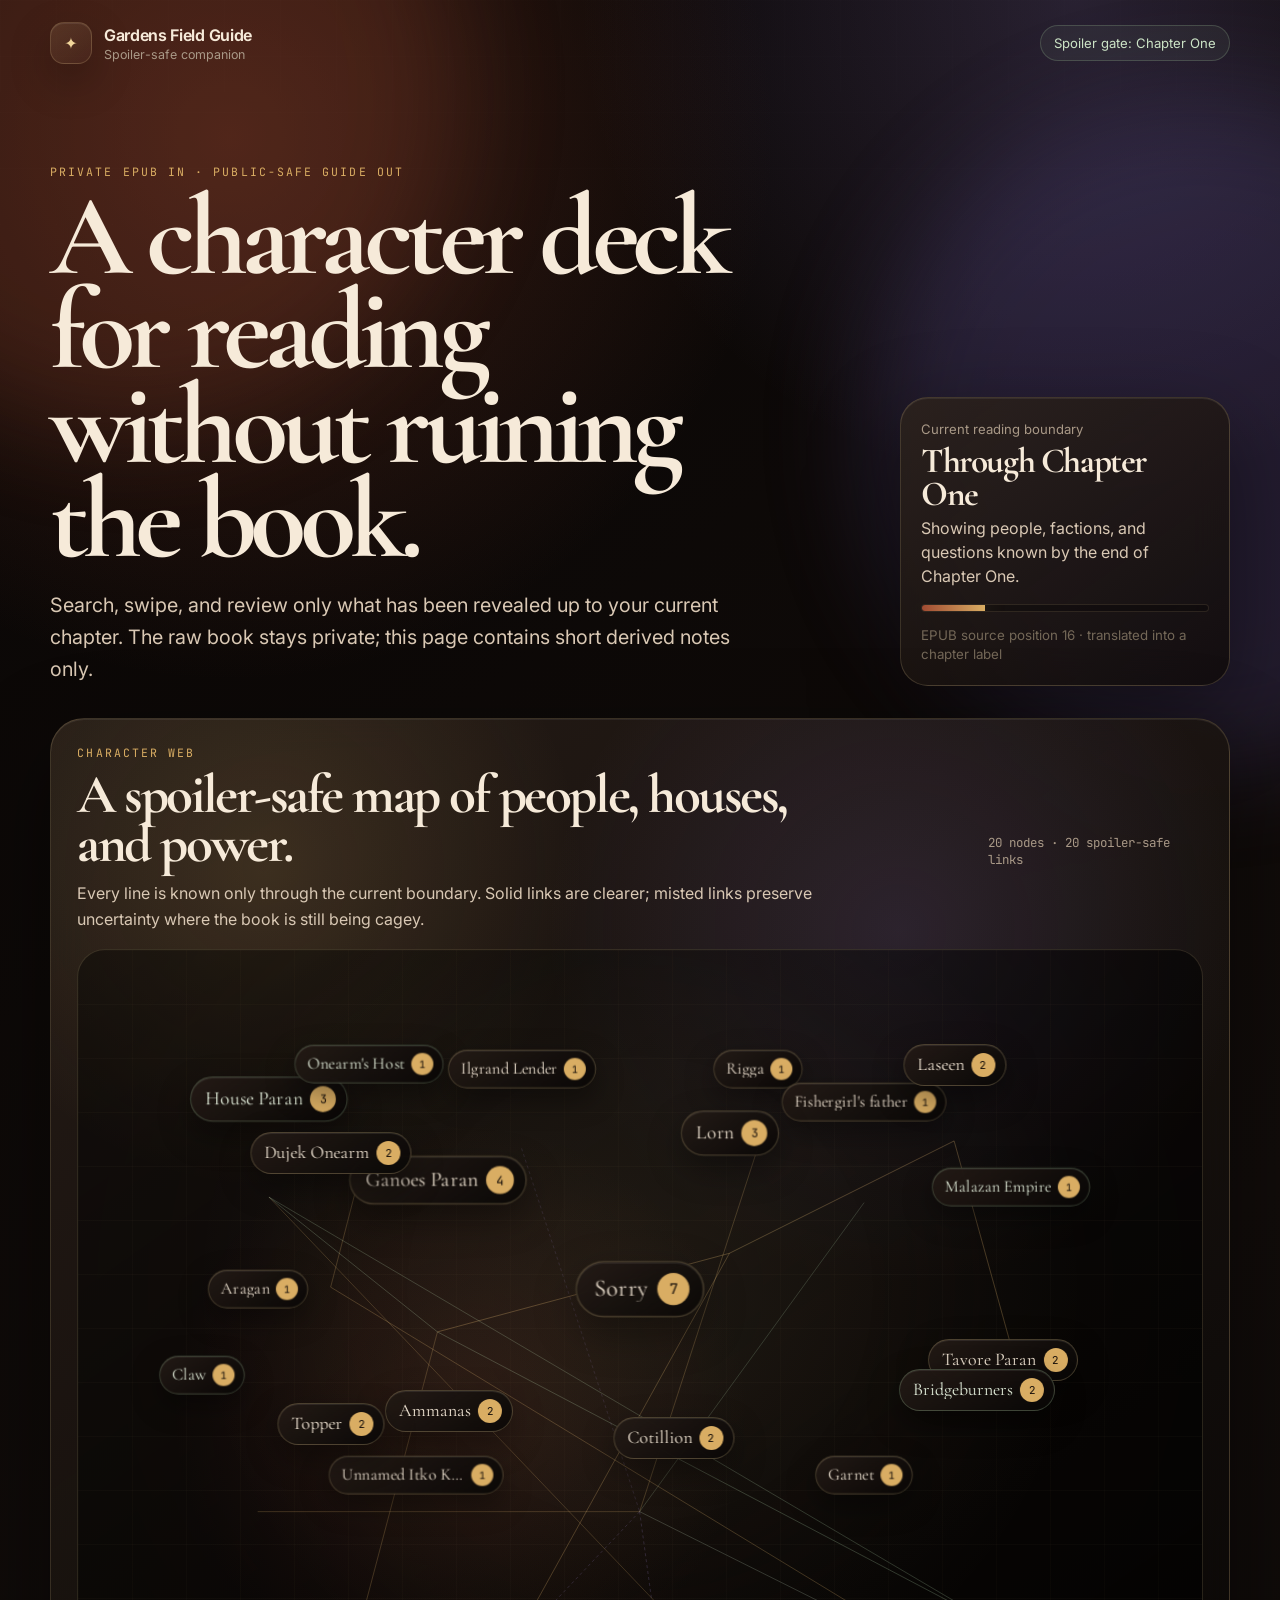
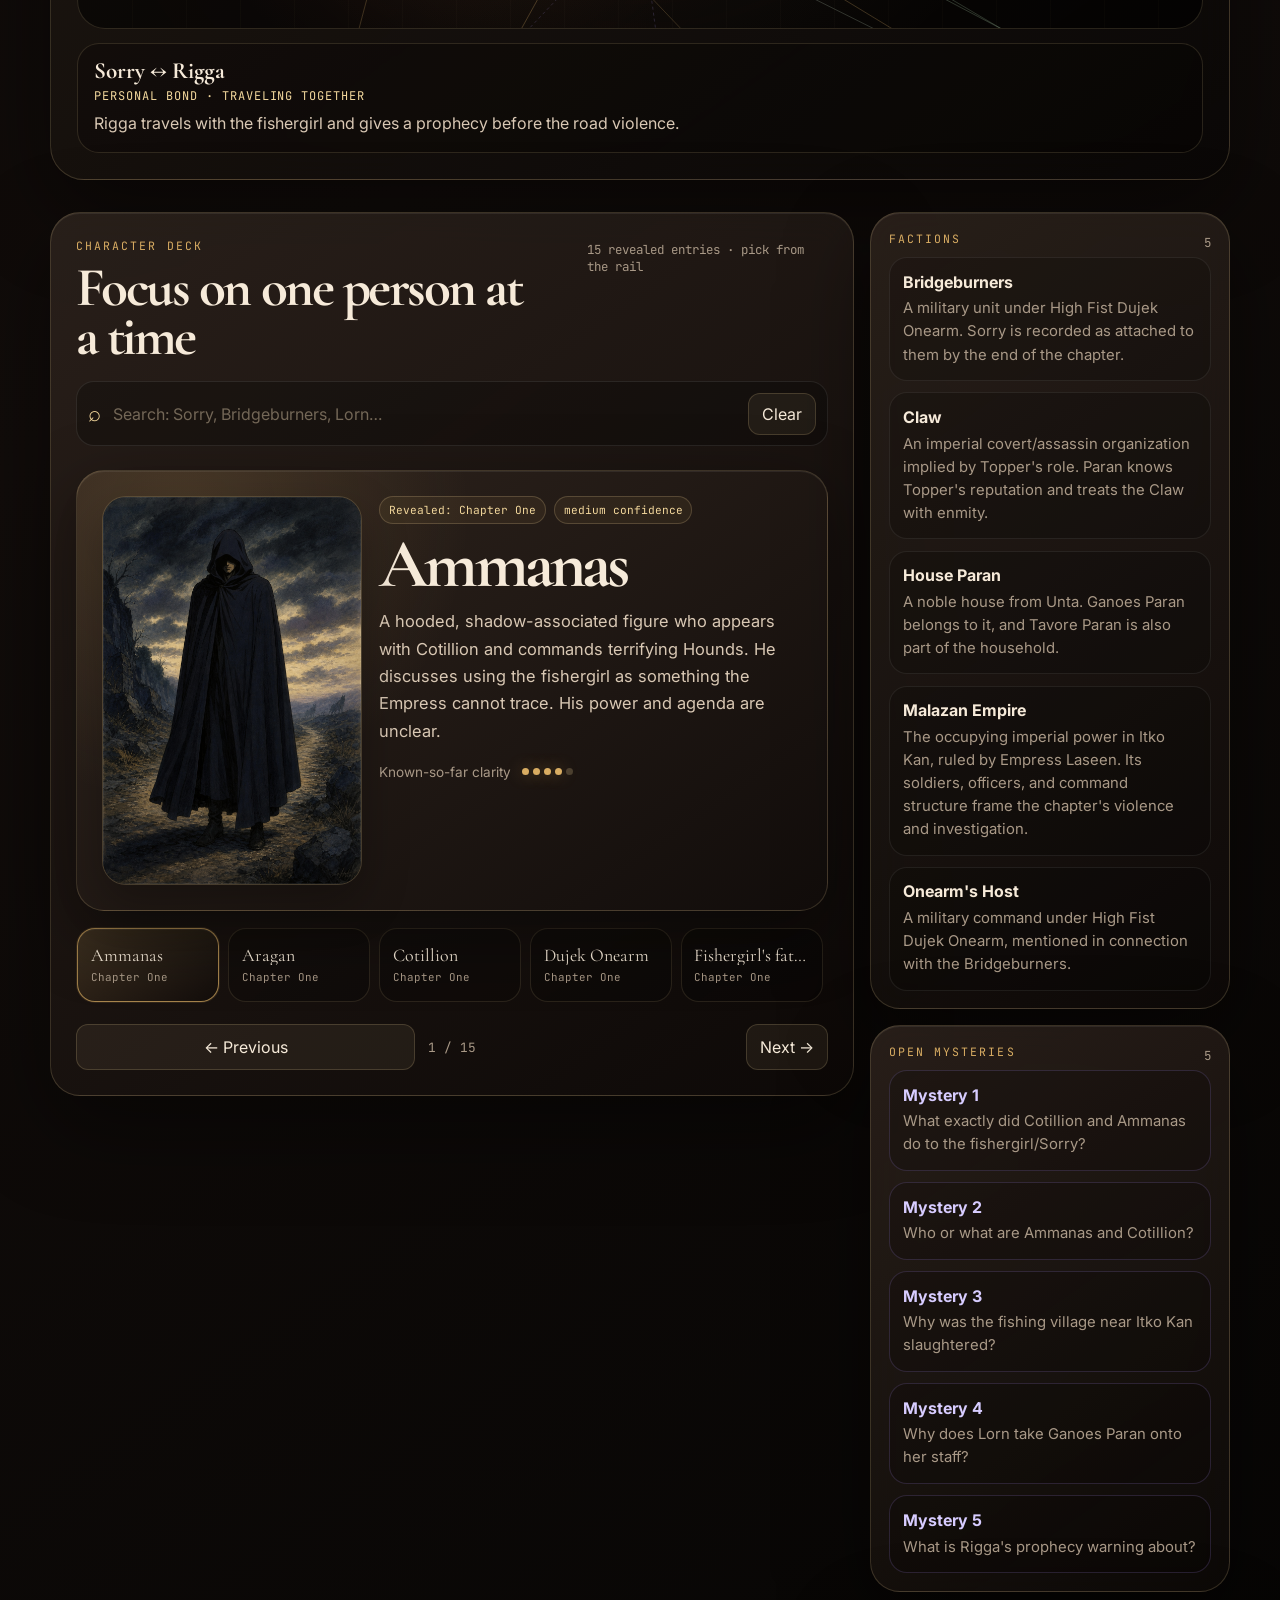
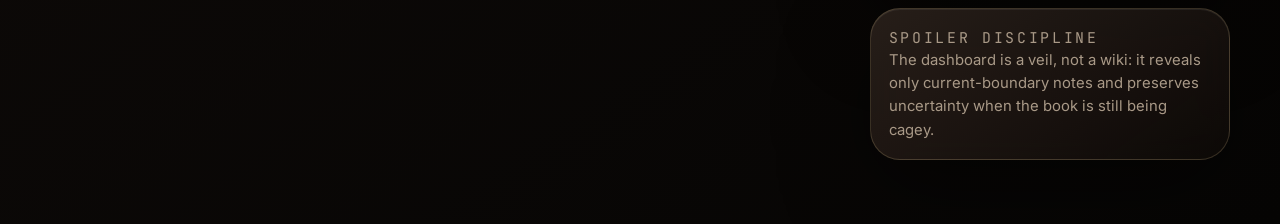
==== site/index.html @ 59852b82 "Add spoiler-safe character relationship web" ====
<!doctype html>
<html lang="en">
<head>
  <meta charset="utf-8" />
  <meta name="viewport" content="width=device-width, initial-scale=1" />
  <title>Gardens Field Guide · Spoiler-Safe Reading Companion</title>
  <link rel="preconnect" href="https://fonts.googleapis.com">
  <link rel="preconnect" href="https://fonts.gstatic.com" crossorigin>
  <link href="https://fonts.googleapis.com/css2?family=Cormorant+Garamond:wght@500;600;700&family=Inter:wght@400;500;600;700&family=JetBrains+Mono:wght@400;500&display=swap" rel="stylesheet">
  <link rel="stylesheet" href="styles.css?v=20260603-character-web" />
</head>
<body>
  <div class="ambient ambient-one" aria-hidden="true"></div>
  <div class="ambient ambient-two" aria-hidden="true"></div>

  <header class="masthead">
    <nav class="topbar" aria-label="Guide status">
      <a class="brand" href="#top" aria-label="Gardens field guide home">
        <span class="brand-mark">✦</span>
        <span>
          <strong>Gardens Field Guide</strong>
          <small>Spoiler-safe companion</small>
        </span>
      </a>
      <div class="status-pill" id="safe-status">No future-book facts shown</div>
    </nav>

    <section class="hero" id="top">
      <div class="hero-copy">
        <p class="eyebrow">Private EPUB in · public-safe guide out</p>
        <h1>A character deck for reading without ruining the book.</h1>
        <p class="lede">Search, swipe, and review only what has been revealed up to your current chapter. The raw book stays private; this page contains short derived notes only.</p>
      </div>

      <aside class="boundary-card" aria-labelledby="boundary-title">
        <span class="card-kicker">Current reading boundary</span>
        <h2 id="boundary-title">Through Chapter One</h2>
        <p id="boundary-explainer">Showing entries known by the end of Chapter One.</p>
        <div class="boundary-meter" aria-hidden="true"><span></span></div>
        <small id="boundary-technical">EPUB source position 16 · translated into a chapter label</small>
      </aside>
    </section>
  </header>

  <section class="map-shell" aria-labelledby="map-title">
    <div class="map-panel">
      <div class="section-heading map-heading">
        <div>
          <p class="eyebrow">Character web</p>
          <h2 id="map-title">A spoiler-safe map of people, houses, and power.</h2>
        </div>
        <p id="map-count" class="count-label">Loading…</p>
      </div>
      <p class="map-lede">Every line is known only through the current boundary. Solid links are clearer; misted links preserve uncertainty where the book is still being cagey.</p>
      <div class="map-stage" id="relationship-map" aria-label="Character relationship map"></div>
      <div id="map-detail" class="map-detail" aria-live="polite"></div>
    </div>
  </section>

  <main class="layout-shell">
    <section class="deck-panel" aria-labelledby="deck-title">
      <div class="section-heading">
        <div>
          <p class="eyebrow">Character deck</p>
          <h2 id="deck-title">Focus on one person at a time</h2>
        </div>
        <p id="deck-count" class="count-label">Loading…</p>
      </div>

      <div class="search-wrap" role="search">
        <label class="sr-only" for="guide-search">Search characters, factions, or mysteries</label>
        <span aria-hidden="true">⌕</span>
        <input id="guide-search" type="search" autocomplete="off" placeholder="Search: Sorry, Bridgeburners, Lorn…" />
        <button id="clear-search" type="button">Clear</button>
      </div>

      <div class="deck-stage" aria-live="polite">
        <div id="character-stack" class="character-stack"></div>
      </div>

      <div class="deck-controls" aria-label="Character deck controls">
        <button id="prev-card" type="button">← Previous</button>
        <div id="card-progress" class="card-progress">—</div>
        <button id="next-card" type="button">Next →</button>
      </div>
    </section>

    <aside class="side-rail" aria-label="Reading notes">
      <section class="lore-panel">
        <div class="panel-title-row">
          <p class="eyebrow">Factions</p>
          <span id="faction-count">—</span>
        </div>
        <div id="factions" class="rune-list"></div>
      </section>

      <section class="lore-panel mysteries-panel">
        <div class="panel-title-row">
          <p class="eyebrow">Open mysteries</p>
          <span id="mystery-count">—</span>
        </div>
        <div id="mysteries" class="mystery-list"></div>
      </section>

      <section class="lore-panel safety-panel">
        <p class="eyebrow">Spoiler discipline</p>
        <p>The dashboard is a veil, not a wiki: it reveals only current-boundary notes and preserves uncertainty when the book is still being cagey.</p>
      </section>
    </aside>
  </main>

  <script src="app.js?v=20260603-character-web"></script>
</body>
</html>
---- site/styles.css ----
:root {
  color-scheme: dark;
  --bg: #080605;
  --bg-2: #120d0b;
  --panel: rgba(28, 22, 18, 0.78);
  --panel-strong: rgba(39, 30, 24, 0.92);
  --panel-soft: rgba(255, 255, 255, 0.035);
  --ink: #f6ead9;
  --ink-soft: #d9c8b4;
  --muted: #a99987;
  --faint: #746858;
  --gold: #d9ad63;
  --gold-2: #f2d79c;
  --ember: #a14b32;
  --violet: #8d78c8;
  --green: #8fae8a;
  --border: rgba(242, 215, 156, 0.18);
  --border-soft: rgba(255, 255, 255, 0.08);
  --shadow: 0 30px 90px rgba(0, 0, 0, 0.42);
  --serif: "Cormorant Garamond", Georgia, serif;
  --sans: "Inter", system-ui, -apple-system, BlinkMacSystemFont, "Segoe UI", sans-serif;
  --mono: "JetBrains Mono", ui-monospace, SFMono-Regular, Menlo, monospace;
}

* { box-sizing: border-box; }
html { scroll-behavior: smooth; }
body {
  margin: 0;
  min-height: 100vh;
  color: var(--ink);
  font-family: var(--sans);
  background:
    radial-gradient(circle at 18% 4%, rgba(161, 75, 50, 0.32), transparent 34rem),
    radial-gradient(circle at 84% 0%, rgba(141, 120, 200, 0.22), transparent 31rem),
    linear-gradient(145deg, #090605 0%, #110c0a 48%, #060504 100%);
  overflow-x: hidden;
}

body::before {
  content: "";
  position: fixed;
  inset: 0;
  pointer-events: none;
  background-image:
    linear-gradient(rgba(255,255,255,0.025) 1px, transparent 1px),
    linear-gradient(90deg, rgba(255,255,255,0.018) 1px, transparent 1px);
  background-size: 56px 56px;
  mask-image: linear-gradient(to bottom, rgba(0,0,0,.8), transparent 82%);
  opacity: .55;
}

.ambient {
  position: fixed;
  width: 42rem;
  height: 42rem;
  border-radius: 999px;
  filter: blur(54px);
  opacity: .22;
  pointer-events: none;
  z-index: -1;
}
.ambient-one { top: -15rem; left: -13rem; background: #a14b32; }
.ambient-two { right: -16rem; top: 6rem; background: #6d5eb4; }

button, input { font: inherit; }
button { cursor: pointer; }
button:focus-visible, input:focus-visible { outline: 2px solid var(--gold); outline-offset: 3px; }

.masthead, .layout-shell { width: min(1180px, calc(100vw - 32px)); margin: 0 auto; }
.topbar {
  display: flex;
  justify-content: space-between;
  align-items: center;
  gap: 1rem;
  padding: 22px 0 10px;
}
.brand {
  display: inline-flex;
  align-items: center;
  gap: 12px;
  color: var(--ink);
  text-decoration: none;
}
.brand-mark {
  display: grid;
  place-items: center;
  width: 42px;
  height: 42px;
  border: 1px solid var(--border);
  border-radius: 14px;
  background: linear-gradient(145deg, rgba(242, 215, 156, .12), rgba(255,255,255,.02));
  color: var(--gold-2);
  box-shadow: inset 0 1px rgba(255,255,255,.08), 0 16px 40px rgba(0,0,0,.25);
}
.brand strong { display: block; font-weight: 650; letter-spacing: -0.02em; }
.brand small { display: block; margin-top: 2px; color: var(--muted); font-size: .78rem; }
.status-pill {
  border: 1px solid rgba(143, 174, 138, .28);
  color: #cde5c7;
  background: rgba(143, 174, 138, .08);
  border-radius: 999px;
  padding: 9px 13px;
  font-size: .82rem;
}

.hero {
  display: grid;
  grid-template-columns: minmax(0, 1fr) 330px;
  gap: clamp(1.2rem, 4vw, 4rem);
  align-items: end;
  padding: clamp(2rem, 7vw, 5.6rem) 0 2rem;
}
.eyebrow {
  margin: 0 0 .7rem;
  color: var(--gold);
  font-family: var(--mono);
  font-size: .72rem;
  letter-spacing: .18em;
  text-transform: uppercase;
}
h1, h2, h3 { text-wrap: pretty; }
h1 {
  max-width: 760px;
  margin: 0;
  font-family: var(--serif);
  font-size: clamp(3.25rem, 9vw, 7.3rem);
  font-weight: 700;
  line-height: .82;
  letter-spacing: -0.055em;
}
.lede {
  max-width: 690px;
  margin: 1.35rem 0 0;
  color: var(--ink-soft);
  font-size: clamp(1.02rem, 2vw, 1.24rem);
  line-height: 1.62;
}
.boundary-card, .deck-panel, .lore-panel {
  border: 1px solid var(--border);
  background: linear-gradient(145deg, rgba(44, 34, 28, .88), rgba(14, 10, 8, .78));
  box-shadow: var(--shadow), inset 0 1px rgba(255,255,255,.07);
  backdrop-filter: blur(18px);
}
.boundary-card {
  border-radius: 28px;
  padding: 1.25rem;
}
.card-kicker { color: var(--muted); font-size: .82rem; }
.boundary-card h2 {
  margin: .35rem 0 .35rem;
  font-family: var(--serif);
  font-size: 2.2rem;
  line-height: .95;
  letter-spacing: -0.04em;
}
.boundary-card p { margin: 0; color: var(--ink-soft); line-height: 1.5; }
.boundary-card small { display: block; margin-top: .85rem; color: var(--faint); line-height: 1.45; }
.boundary-meter {
  height: 8px;
  margin: 1rem 0 .8rem;
  overflow: hidden;
  border: 1px solid rgba(242, 215, 156, .12);
  border-radius: 999px;
  background: rgba(0,0,0,.28);
}
.boundary-meter span { display: block; width: 22%; height: 100%; background: linear-gradient(90deg, var(--ember), var(--gold)); box-shadow: 0 0 22px rgba(217, 173, 99, .35); }

.layout-shell {
  display: grid;
  grid-template-columns: minmax(0, 1fr) 360px;
  align-items: start;
  gap: 1rem;
  padding: 1rem 0 4rem;
}
.deck-panel, .lore-panel {
  border-radius: 30px;
}
.deck-panel { min-height: 650px; padding: clamp(1rem, 2.5vw, 1.55rem); }
.section-heading, .panel-title-row {
  display: flex;
  align-items: start;
  justify-content: space-between;
  gap: 1rem;
}
.section-heading h2 {
  margin: 0;
  font-family: var(--serif);
  font-size: clamp(2.2rem, 4.3vw, 4rem);
  line-height: .88;
  letter-spacing: -0.045em;
}
.count-label, .panel-title-row span {
  margin: .2rem 0 0;
  color: var(--muted);
  font-family: var(--mono);
  font-size: .78rem;
}
.search-wrap {
  display: grid;
  grid-template-columns: auto 1fr auto;
  align-items: center;
  gap: .65rem;
  margin: 1.25rem 0 .5rem;
  padding: .65rem .7rem;
  border: 1px solid rgba(255,255,255,.09);
  border-radius: 18px;
  background: rgba(0,0,0,.24);
}
.search-wrap span { color: var(--gold-2); font-size: 1.4rem; line-height: 1; }
.search-wrap input {
  min-width: 0;
  border: 0;
  outline: 0;
  color: var(--ink);
  background: transparent;
}
.search-wrap input::placeholder { color: var(--faint); }
.search-wrap button, .deck-controls button {
  border: 1px solid rgba(242, 215, 156, .18);
  border-radius: 12px;
  color: var(--ink);
  background: rgba(242, 215, 156, .07);
  padding: .62rem .82rem;
}
.search-wrap button:hover, .deck-controls button:hover { background: rgba(242, 215, 156, .13); }

.deck-stage {
  position: relative;
  padding: 1rem 0 0;
}
.character-stack {
  display: grid;
  gap: .95rem;
}
.focus-card-wrap {
  position: relative;
}
.character-card {
  display: grid;
  grid-template-columns: minmax(180px, 260px) minmax(0, 1fr);
  gap: 1.1rem;
  min-height: 430px;
  padding: clamp(1.05rem, 2.4vw, 1.55rem);
  border: 1px solid rgba(242, 215, 156, .18);
  border-radius: 28px;
  background:
    radial-gradient(circle at 14% 10%, rgba(217, 173, 99, .16), transparent 18rem),
    linear-gradient(145deg, rgba(48, 37, 30, .98), rgba(18, 13, 11, .98));
  box-shadow: 0 22px 70px rgba(0,0,0,.38), inset 0 1px rgba(255,255,255,.07);
}
.character-rail {
  display: grid;
  grid-auto-flow: column;
  grid-auto-columns: minmax(142px, 1fr);
  gap: .55rem;
  overflow-x: auto;
  padding: .15rem .1rem .5rem;
  scrollbar-width: thin;
  scrollbar-color: rgba(242, 215, 156, .32) rgba(0,0,0,.2);
}
.rail-card {
  min-height: 74px;
  border: 1px solid rgba(242, 215, 156, .12);
  border-radius: 18px;
  padding: .75rem .8rem;
  color: var(--ink-soft);
  background: rgba(0,0,0,.22);
  text-align: left;
  cursor: pointer;
  transition: transform .18s ease, border-color .18s ease, background .18s ease;
}
.rail-card:hover,
.rail-card:focus-visible {
  transform: translateY(-2px);
  border-color: rgba(242, 215, 156, .34);
  background: rgba(242, 215, 156, .075);
  outline: none;
}
.rail-card[aria-current="true"] {
  border-color: rgba(217, 173, 99, .7);
  background: linear-gradient(145deg, rgba(217, 173, 99, .18), rgba(0,0,0,.22));
  box-shadow: inset 0 1px rgba(255,255,255,.06), 0 0 0 1px rgba(217,173,99,.12);
}
.rail-name {
  display: block;
  overflow: hidden;
  text-overflow: ellipsis;
  white-space: nowrap;
  color: var(--ink);
  font-family: var(--serif);
  font-size: 1.12rem;
  line-height: 1.05;
}
.rail-meta {
  display: block;
  margin-top: .35rem;
  color: var(--muted);
  font-family: var(--mono);
  font-size: .68rem;
}
.sigel, .character-portrait {
  position: relative;
  display: grid;
  place-items: center;
  align-self: start;
  width: 100%;
  max-width: 260px;
  min-height: 348px;
  border: 1px solid rgba(242, 215, 156, .22);
  border-radius: 54px 54px 22px 22px;
  overflow: hidden;
  color: var(--gold-2);
  background:
    linear-gradient(135deg, rgba(217, 173, 99, .15), transparent),
    rgba(0,0,0,.25);
  box-shadow: inset 0 1px rgba(255,255,255,.08), 0 18px 46px rgba(0,0,0,.28);
  font-family: var(--serif);
  font-size: 4rem;
  font-weight: 700;
  text-transform: uppercase;
}
.sigel {
  width: 118px;
  height: 148px;
  min-height: 148px;
  max-width: 118px;
}
.character-portrait {
  margin: 0;
  border-radius: 24px;
  background: rgba(0,0,0,.28);
}
.character-portrait img {
  width: 100%;
  height: 100%;
  min-height: 348px;
  object-fit: cover;
  object-position: center top;
  display: block;
}
.character-portrait::after {
  content: "";
  position: absolute;
  inset: 0;
  pointer-events: none;
  box-shadow: inset 0 0 0 1px rgba(255,255,255,.06), inset 0 -52px 72px rgba(0,0,0,.22);
}
.sigel::after {
  content: "";
  position: absolute;
  inset: 12px;
  border: 1px solid rgba(242, 215, 156, .14);
  border-radius: inherit;
}
.card-body { min-width: 0; }
.card-meta {
  display: flex;
  flex-wrap: wrap;
  align-items: center;
  gap: .5rem;
  margin-bottom: .75rem;
}
.badge {
  display: inline-flex;
  align-items: center;
  gap: .35rem;
  min-height: 28px;
  padding: .28rem .55rem;
  border: 1px solid rgba(242, 215, 156, .2);
  border-radius: 999px;
  color: var(--gold-2);
  background: rgba(217, 173, 99, .075);
  font-family: var(--mono);
  font-size: .7rem;
}
.character-card h3 {
  margin: 0;
  font-family: var(--serif);
  font-size: clamp(2.5rem, 5.4vw, 4.7rem);
  line-height: .82;
  letter-spacing: -0.055em;
}
.character-card p {
  max-width: 650px;
  margin: 1rem 0 0;
  color: var(--ink-soft);
  font-size: 1.03rem;
  line-height: 1.66;
}
.proximity-row {
  display: flex;
  align-items: center;
  gap: .7rem;
  margin-top: 1.15rem;
  color: var(--muted);
  font-size: .85rem;
}
.proximity-dots { display: inline-flex; gap: .25rem; }
.proximity-dots span {
  width: 7px;
  height: 7px;
  border-radius: 99px;
  background: rgba(242, 215, 156, .22);
}
.proximity-dots span.active { background: var(--gold); box-shadow: 0 0 16px rgba(217,173,99,.45); }
.empty-state {
  position: absolute;
  inset: 0;
  display: grid;
  place-items: center;
  min-height: 280px;
  border: 1px dashed rgba(242, 215, 156, .2);
  border-radius: 28px;
  color: var(--muted);
  text-align: center;
  padding: 2rem;
}
.deck-controls {
  display: grid;
  grid-template-columns: 1fr auto 1fr;
  align-items: center;
  gap: .8rem;
  margin-top: .9rem;
}
.deck-controls button { min-height: 46px; }
.deck-controls button:last-child { justify-self: end; }
.card-progress { color: var(--muted); font-family: var(--mono); font-size: .8rem; }

.side-rail { display: grid; gap: 1rem; align-content: start; }
.lore-panel { padding: 1.1rem; }
.rune-list, .mystery-list { display: grid; gap: .7rem; }
.rune-item, .mystery-item {
  border: 1px solid rgba(255,255,255,.075);
  border-radius: 18px;
  padding: .85rem;
  background: rgba(0,0,0,.19);
}
.rune-item strong, .mystery-item strong { display: block; margin-bottom: .35rem; color: var(--ink); }
.rune-item p, .mystery-item p, .safety-panel p { margin: 0; color: var(--muted); line-height: 1.55; font-size: .93rem; }
.mystery-item { border-color: rgba(141, 120, 200, .22); }
.mystery-item strong { color: #d7ccff; }

.sr-only {
  position: absolute;
  width: 1px;
  height: 1px;
  padding: 0;
  margin: -1px;
  overflow: hidden;
  clip: rect(0, 0, 0, 0);
  white-space: nowrap;
  border: 0;
}

@media (max-width: 980px) {
  .hero, .layout-shell { grid-template-columns: 1fr; }
  .boundary-card { max-width: 520px; }
  .side-rail { grid-template-columns: 1fr 1fr; }
  .safety-panel { grid-column: 1 / -1; }
}
@media (max-width: 680px) {
  .masthead, .layout-shell { width: min(100vw - 22px, 1180px); }
  .topbar { align-items: start; }
  .status-pill { display: none; }
  h1 { font-size: clamp(3rem, 16vw, 4.7rem); }
  .section-heading { display: block; }
  .deck-panel { min-height: auto; border-radius: 22px; }
  .character-card { min-height: auto; grid-template-columns: 1fr; gap: .85rem; }
  .character-portrait { max-width: 100%; min-height: 420px; }
  .character-portrait img { min-height: 420px; }
  .character-rail { grid-auto-columns: minmax(132px, 72%); }
  .sigel { width: 82px; height: 100px; border-radius: 38px 38px 18px 18px; font-size: 3rem; }
  .character-card p { font-size: .97rem; }
  .side-rail { grid-template-columns: 1fr; }
  .safety-panel { grid-column: auto; }
  .search-wrap { grid-template-columns: auto 1fr; }
  .search-wrap button { grid-column: 1 / -1; width: 100%; }
}

@media (prefers-reduced-motion: reduce) {
  *, *::before, *::after { transition: none !important; animation: none !important; scroll-behavior: auto !important; }
}

/* Spoiler-safe character web */
.map-shell {
  width: min(1180px, calc(100vw - 32px));
  margin: 0 auto;
  padding: 0 0 1rem;
}

.map-panel {
  border: 1px solid var(--border);
  border-radius: 34px;
  padding: clamp(1rem, 2.6vw, 1.65rem);
  background:
    radial-gradient(circle at 18% 14%, rgba(217, 173, 99, .15), transparent 20rem),
    radial-gradient(circle at 72% 20%, rgba(141, 120, 200, .16), transparent 22rem),
    linear-gradient(145deg, rgba(39, 30, 24, .92), rgba(10, 7, 6, .88));
  box-shadow: var(--shadow), inset 0 1px rgba(255,255,255,.07);
  backdrop-filter: blur(18px);
}

.map-heading { align-items: end; }
.map-lede {
  max-width: 760px;
  margin: .8rem 0 1rem;
  color: var(--ink-soft);
  line-height: 1.62;
}

.map-stage {
  position: relative;
  min-height: clamp(500px, 55vw, 680px);
  border: 1px solid rgba(242, 215, 156, .14);
  border-radius: 28px;
  overflow: hidden;
  background:
    radial-gradient(circle at 50% 50%, rgba(242, 215, 156, .08), transparent 28rem),
    radial-gradient(circle at 34% 68%, rgba(161, 75, 50, .16), transparent 18rem),
    linear-gradient(145deg, rgba(0,0,0,.28), rgba(0,0,0,.52));
}

.map-canvas,
.map-veil,
.map-edge,
.map-edge svg {
  position: absolute;
  inset: 0;
}

.map-canvas {
  overflow: hidden;
  border-radius: inherit;
}

.map-veil {
  pointer-events: none;
  background-image:
    linear-gradient(rgba(242,215,156,.035) 1px, transparent 1px),
    linear-gradient(90deg, rgba(242,215,156,.026) 1px, transparent 1px),
    radial-gradient(circle at center, transparent 0 34%, rgba(0,0,0,.22) 88%);
  background-size: 54px 54px, 54px 54px, 100% 100%;
  opacity: .72;
}

.map-edge {
  border: 0;
  padding: 0;
  background: transparent;
  cursor: pointer;
  opacity: var(--alpha, .72);
  mix-blend-mode: screen;
  transition: opacity .18s ease, filter .18s ease;
}

.map-edge line {
  stroke: rgba(217, 173, 99, .64);
  stroke-width: .42;
  vector-effect: non-scaling-stroke;
  filter: drop-shadow(0 0 6px rgba(217,173,99,.26));
}

.map-edge line.uncertain {
  stroke: rgba(141, 120, 200, .62);
  stroke-dasharray: 3 3;
}

.map-edge-command line { stroke: rgba(217, 173, 99, .78); }
.map-edge-lineage line { stroke: rgba(143, 174, 138, .76); }
.map-edge-mystery line,
.map-edge-uncertain line { stroke: rgba(141, 120, 200, .72); }
.map-edge-faction line { stroke: rgba(205, 229, 199, .62); }
.map-edge:hover,
.map-edge.is-selected,
.map-edge.is-related { opacity: 1; filter: brightness(1.4); }
.map-edge.is-selected line,
.map-edge.is-related line { stroke-width: .78; }

.map-node {
  position: absolute;
  left: calc(var(--x) * 1%);
  top: calc(var(--y) * 1%);
  transform: translate(-50%, -50%) scale(var(--node-scale, 1));
  display: grid;
  grid-template-columns: minmax(0, 1fr) auto;
  align-items: center;
  gap: .45rem;
  max-width: 190px;
  min-height: 42px;
  border: 1px solid rgba(242, 215, 156, .24);
  border-radius: 999px;
  padding: .48rem .62rem .48rem .82rem;
  color: var(--ink);
  background: linear-gradient(145deg, rgba(36, 27, 22, .96), rgba(9, 7, 6, .9));
  box-shadow: 0 12px 32px rgba(0,0,0,.38), inset 0 1px rgba(255,255,255,.08);
  backdrop-filter: blur(12px);
  z-index: 3;
  transition: transform .18s ease, border-color .18s ease, background .18s ease, box-shadow .18s ease;
}

.map-node span {
  overflow: hidden;
  text-overflow: ellipsis;
  white-space: nowrap;
  font-family: var(--serif);
  font-size: clamp(.92rem, 1.4vw, 1.18rem);
  line-height: 1;
}

.map-node em {
  display: grid;
  place-items: center;
  width: 24px;
  height: 24px;
  border-radius: 99px;
  color: #140d09;
  background: var(--gold);
  font-family: var(--mono);
  font-size: .68rem;
  font-style: normal;
}

.map-node-faction {
  border-color: rgba(143, 174, 138, .34);
  color: #e7f2df;
}
.map-node-concept { border-color: rgba(141, 120, 200, .34); }
.map-node:hover,
.map-node.is-selected,
.map-node.is-related {
  transform: translate(-50%, -50%) scale(calc(var(--node-scale, 1) * 1.08));
  border-color: rgba(242, 215, 156, .7);
  background: linear-gradient(145deg, rgba(70, 50, 34, .98), rgba(15, 10, 8, .96));
  box-shadow: 0 18px 46px rgba(0,0,0,.42), 0 0 0 1px rgba(217,173,99,.2), 0 0 32px rgba(217,173,99,.16);
}

.map-detail {
  display: grid;
  gap: .25rem;
  min-height: 110px;
  margin-top: .9rem;
  border: 1px solid rgba(242, 215, 156, .14);
  border-radius: 22px;
  padding: 1rem;
  background: rgba(0,0,0,.22);
}
.map-detail strong { color: var(--ink); font-family: var(--serif); font-size: 1.45rem; line-height: 1; }
.map-detail span { color: var(--gold-2); font-family: var(--mono); font-size: .75rem; text-transform: uppercase; letter-spacing: .08em; }
.map-detail p { margin: .2rem 0 0; color: var(--ink-soft); line-height: 1.55; }

@media (max-width: 680px) {
  .map-shell { width: min(100vw - 22px, 1180px); }
  .map-stage { min-height: 620px; }
  .map-node { max-width: 138px; min-height: 38px; padding: .42rem .48rem .42rem .62rem; }
  .map-node span { font-size: .92rem; }
  .map-node em { width: 20px; height: 20px; font-size: .62rem; }
}
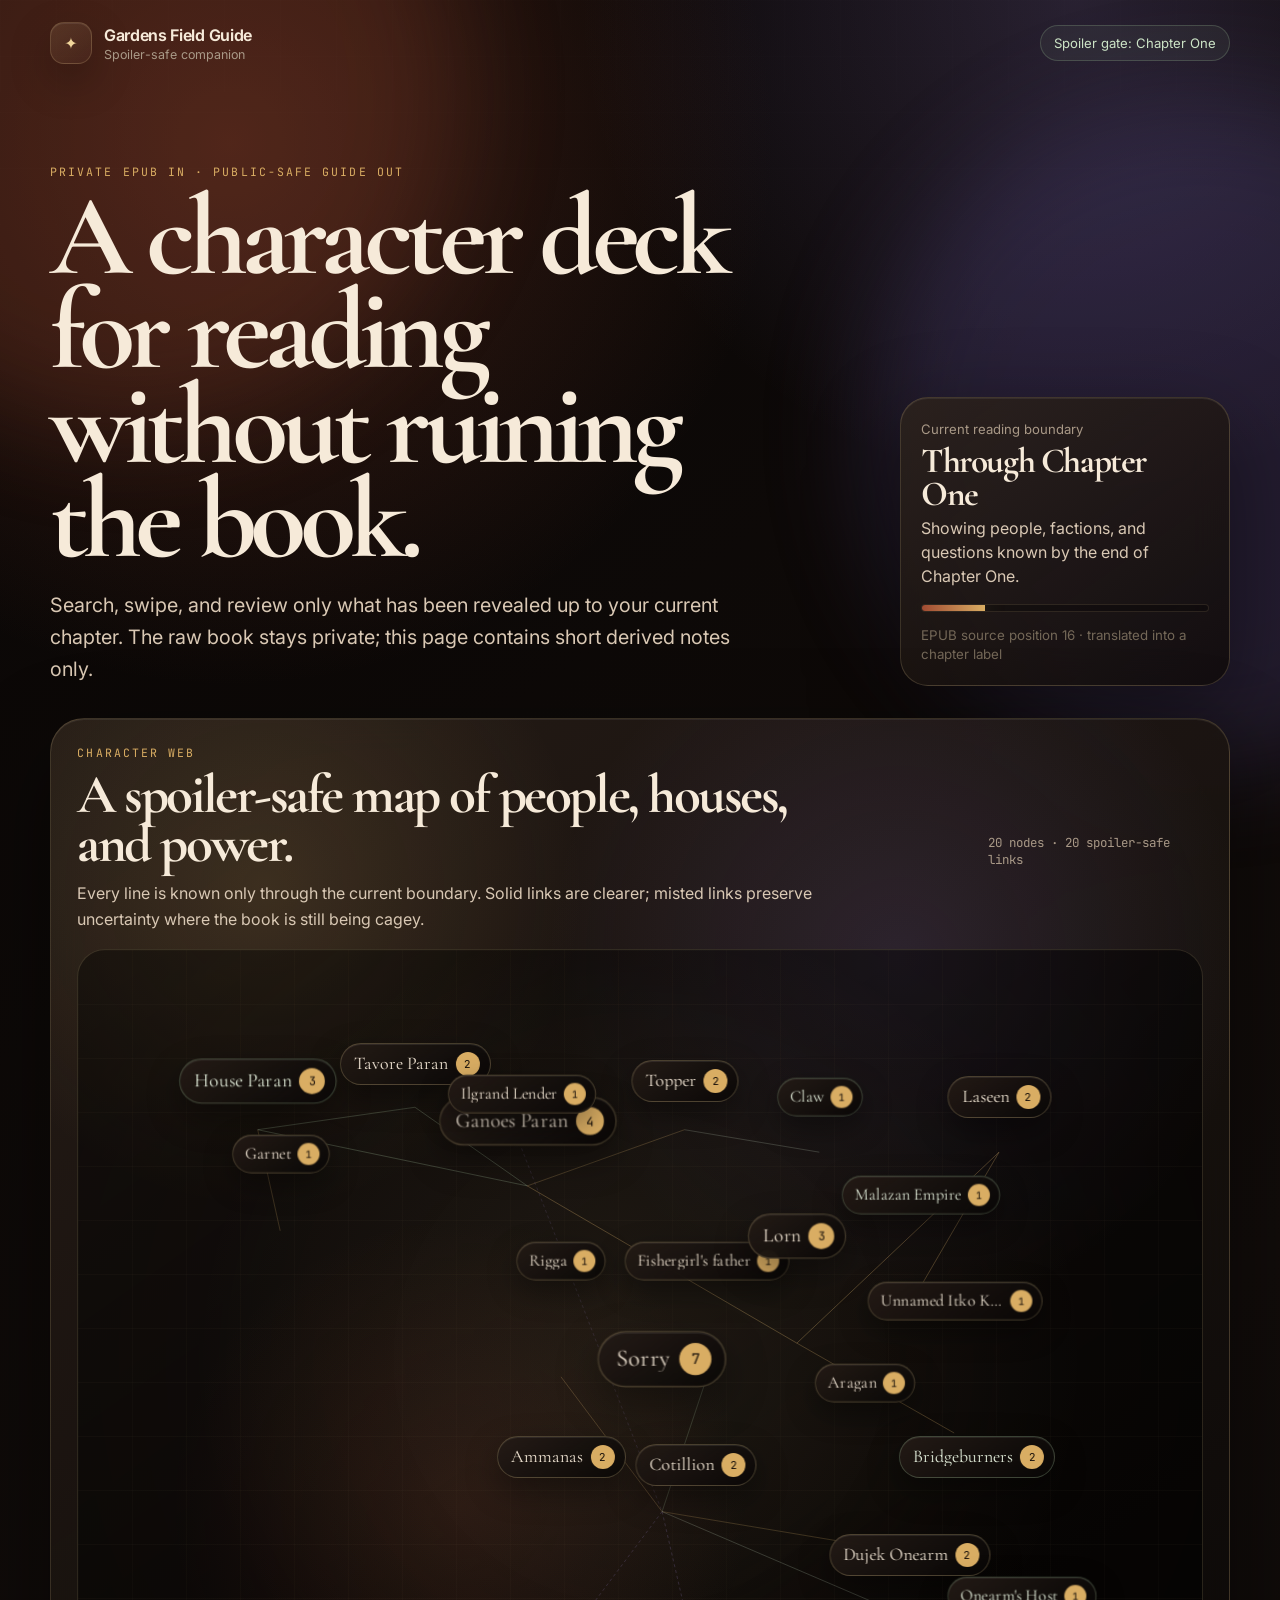
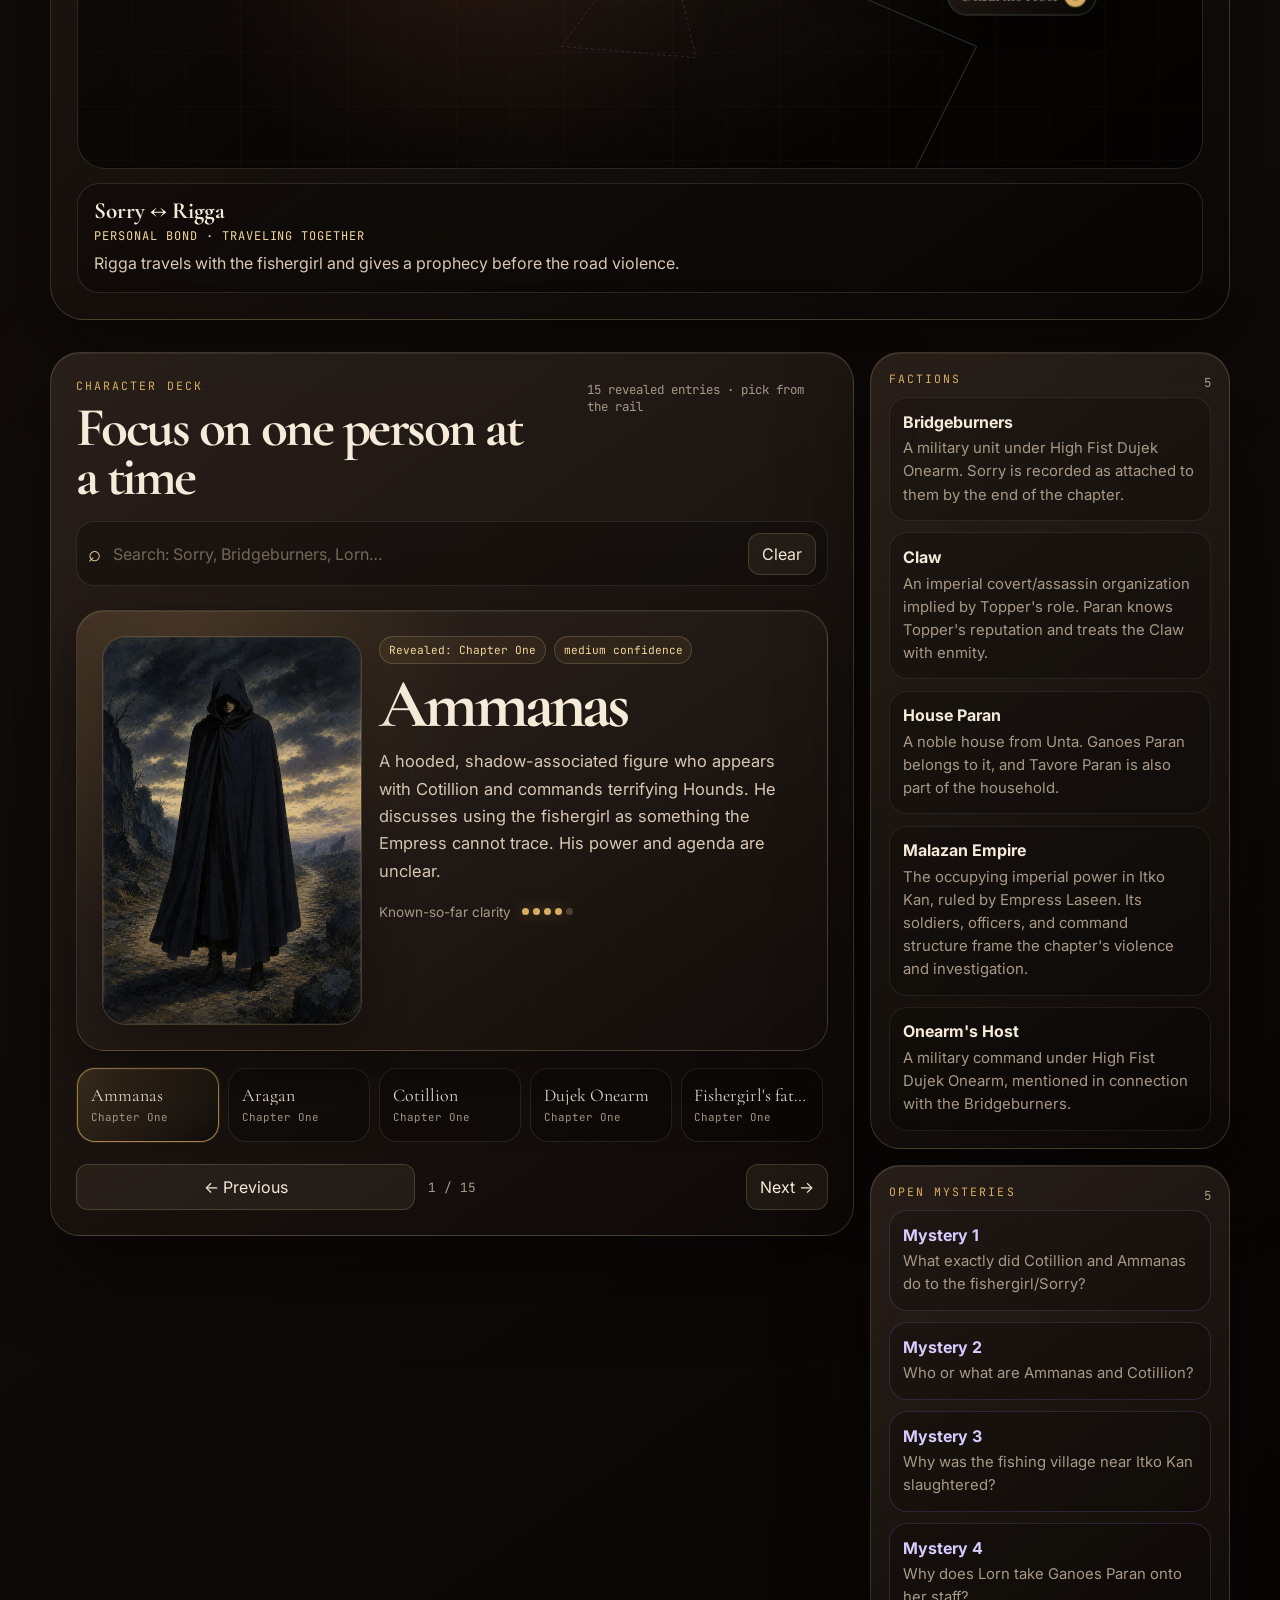
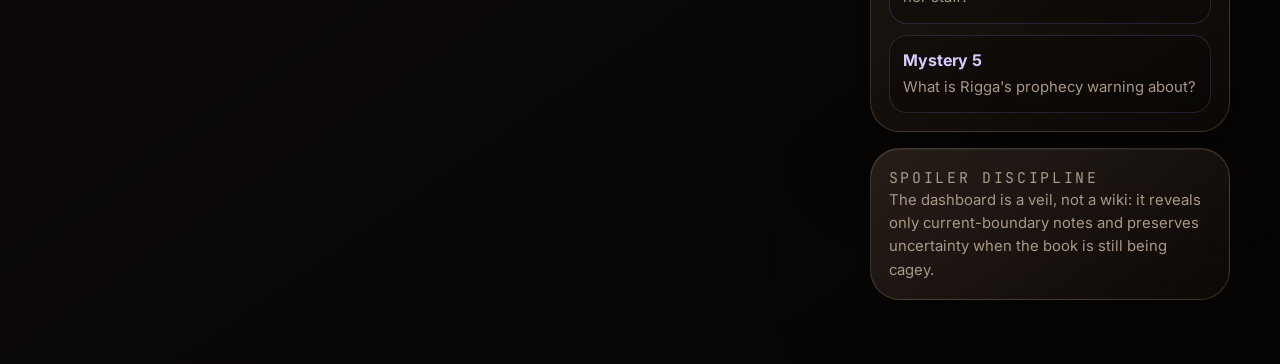
==== commit 43949bfb: "Add Chapter Two cinematic character portraits and guide data" ====
--- a/site/index.html
+++ b/site/index.html
@@ -7,7 +7,7 @@
   <link rel="preconnect" href="https://fonts.googleapis.com">
   <link rel="preconnect" href="https://fonts.gstatic.com" crossorigin>
   <link href="https://fonts.googleapis.com/css2?family=Cormorant+Garamond:wght@500;600;700&family=Inter:wght@400;500;600;700&family=JetBrains+Mono:wght@400;500&display=swap" rel="stylesheet">
-  <link rel="stylesheet" href="styles.css?v=20260603-character-web" />
+  <link rel="stylesheet" href="styles.css?v=20260603-chapter-two-cinematic-portraits" />
 </head>
 <body>
   <div class="ambient ambient-one" aria-hidden="true"></div>
@@ -109,6 +109,6 @@
     </aside>
   </main>
 
-  <script src="app.js?v=20260603-character-web"></script>
+  <script src="app.js?v=20260603-chapter-two-cinematic-portraits"></script>
 </body>
 </html>
--- a/site/styles.css
+++ b/site/styles.css
@@ -510,7 +510,7 @@
 
 .map-stage {
   position: relative;
-  min-height: clamp(500px, 55vw, 680px);
+  min-height: clamp(640px, 68vw, 820px);
   border: 1px solid rgba(242, 215, 156, .14);
   border-radius: 28px;
   overflow: hidden;
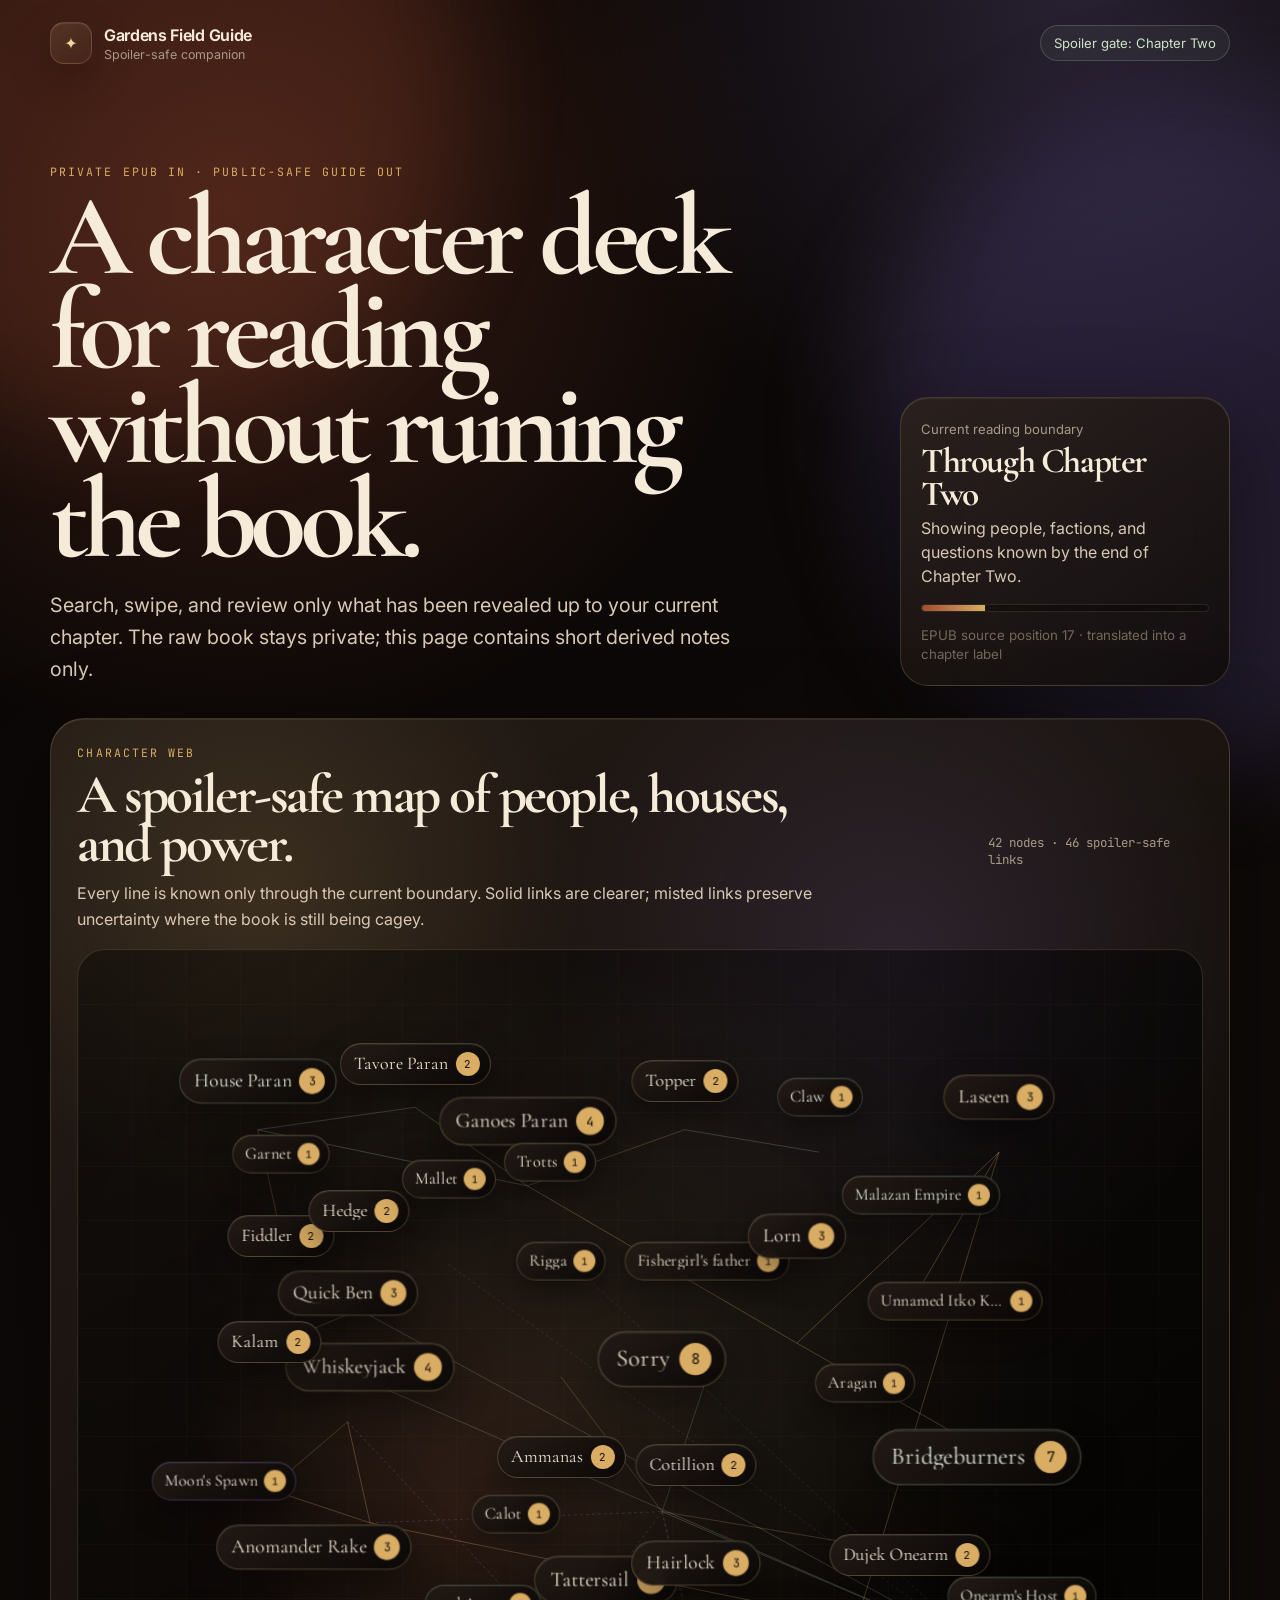
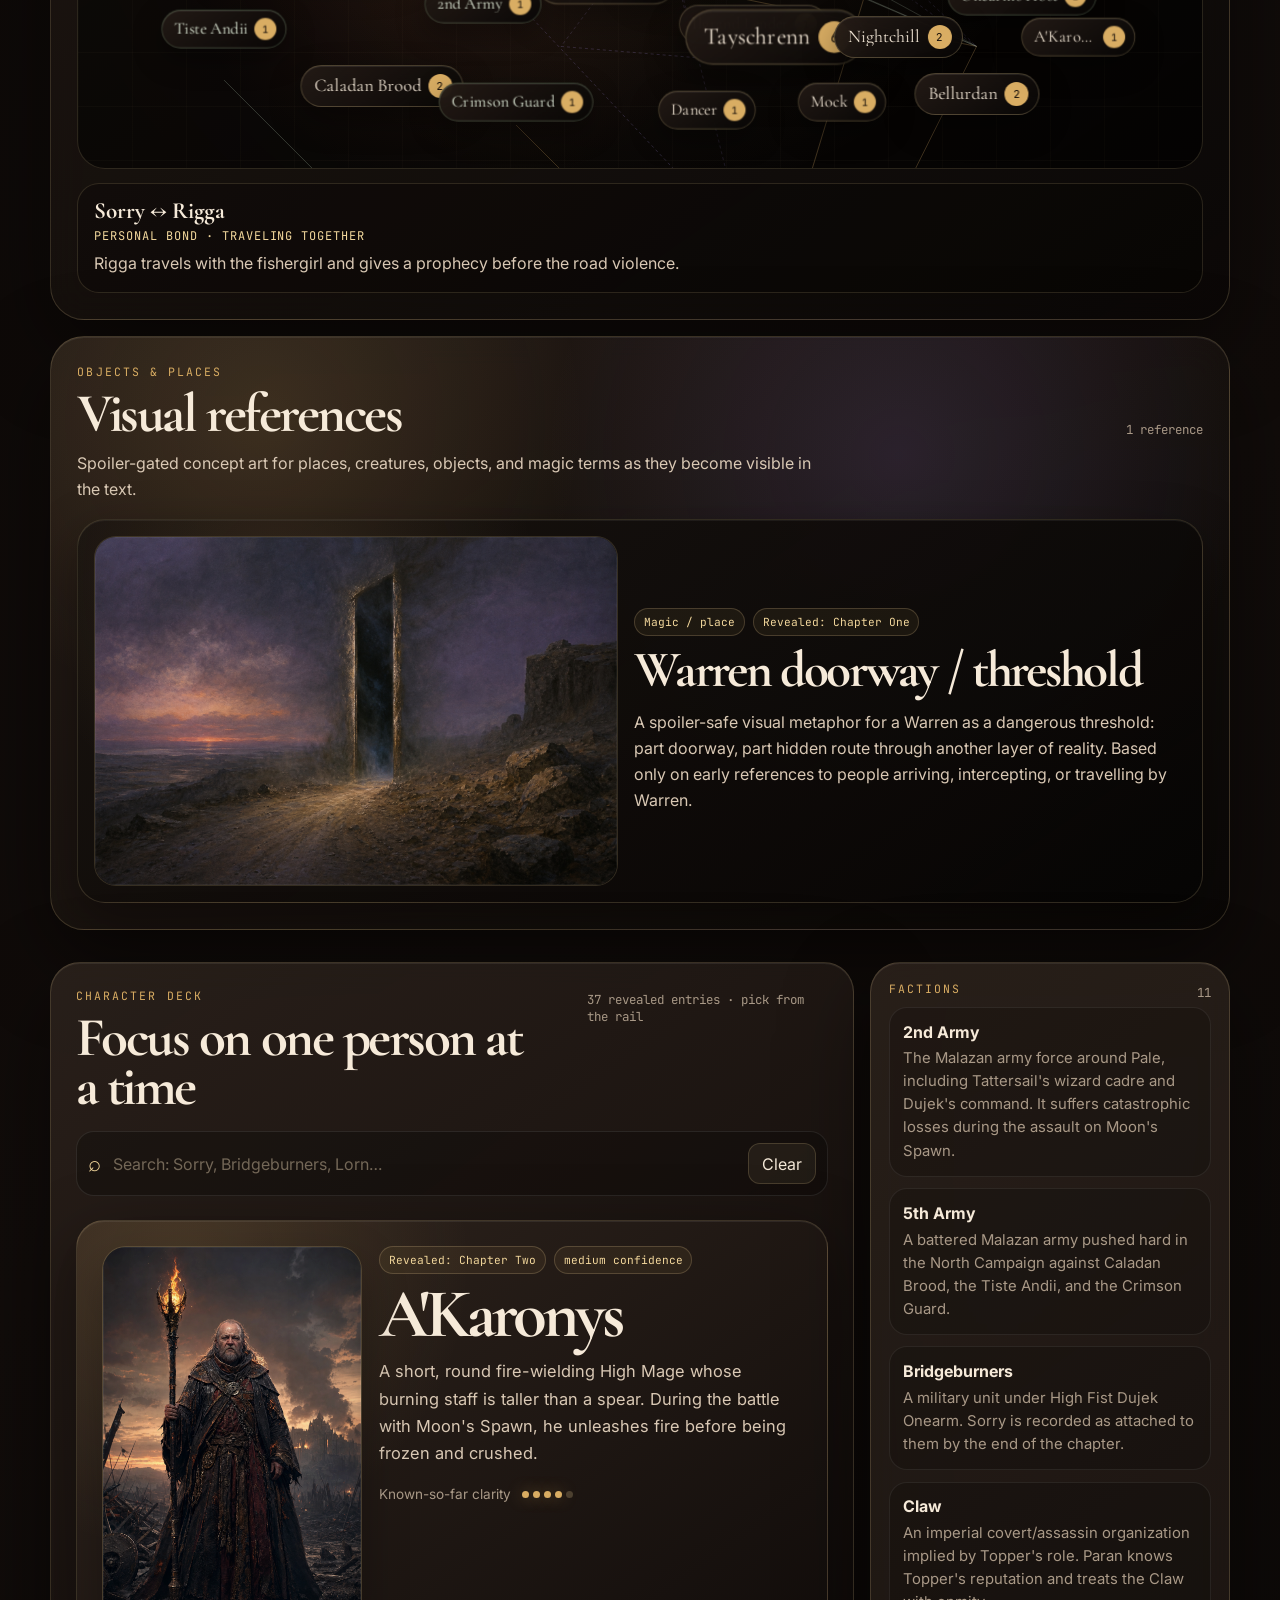
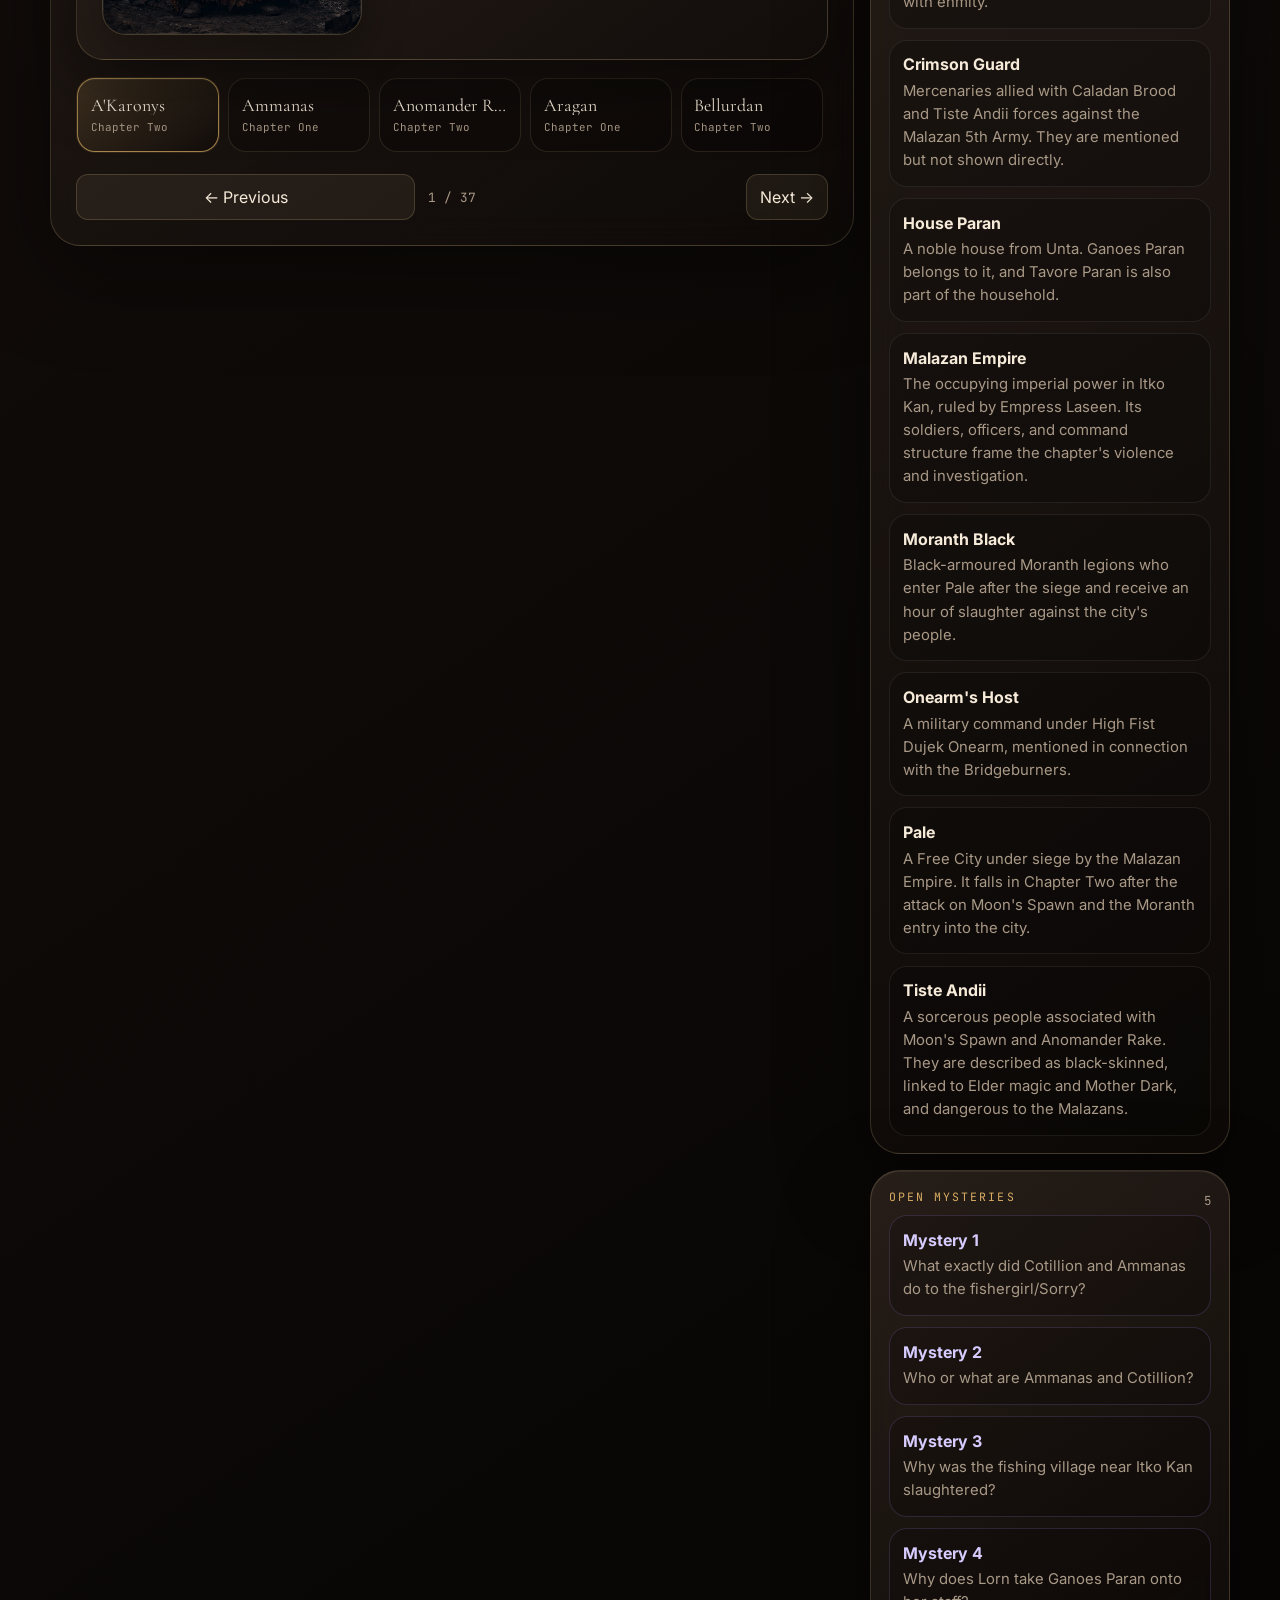
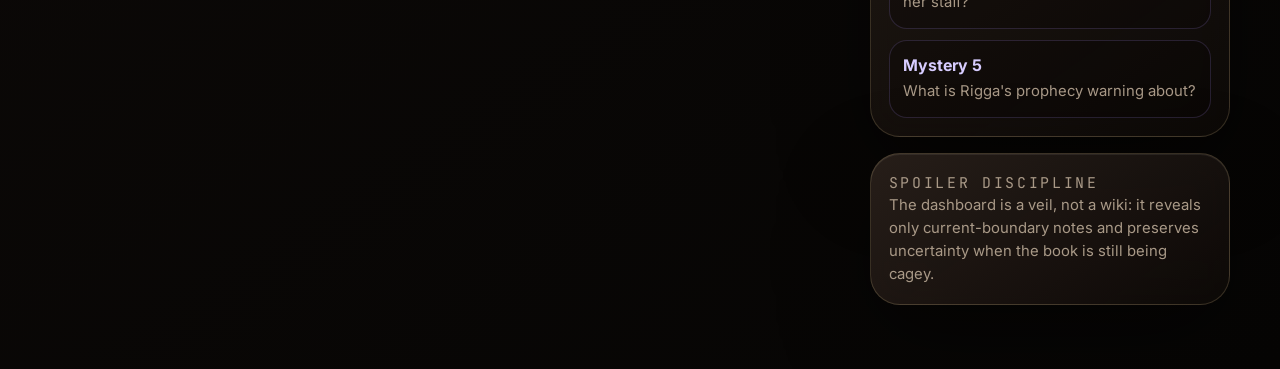
==== commit 926a7029: "Add Warren doorway visual reference" ====
--- a/site/index.html
+++ b/site/index.html
@@ -7,7 +7,7 @@
   <link rel="preconnect" href="https://fonts.googleapis.com">
   <link rel="preconnect" href="https://fonts.gstatic.com" crossorigin>
   <link href="https://fonts.googleapis.com/css2?family=Cormorant+Garamond:wght@500;600;700&family=Inter:wght@400;500;600;700&family=JetBrains+Mono:wght@400;500&display=swap" rel="stylesheet">
-  <link rel="stylesheet" href="styles.css?v=20260603-chapter-two-cinematic-portraits" />
+  <link rel="stylesheet" href="styles.css?v=20260708-warren-door-reference" />
 </head>
 <body>
   <div class="ambient ambient-one" aria-hidden="true"></div>
@@ -54,6 +54,20 @@
       <p class="map-lede">Every line is known only through the current boundary. Solid links are clearer; misted links preserve uncertainty where the book is still being cagey.</p>
       <div class="map-stage" id="relationship-map" aria-label="Character relationship map"></div>
       <div id="map-detail" class="map-detail" aria-live="polite"></div>
+    </div>
+  </section>
+
+  <section class="reference-shell" aria-labelledby="reference-title">
+    <div class="reference-panel">
+      <div class="section-heading reference-heading">
+        <div>
+          <p class="eyebrow">Objects & places</p>
+          <h2 id="reference-title">Visual references</h2>
+        </div>
+        <p id="reference-count" class="count-label">Loading…</p>
+      </div>
+      <p class="reference-lede">Spoiler-gated concept art for places, creatures, objects, and magic terms as they become visible in the text.</p>
+      <div id="visual-references" class="reference-grid"></div>
     </div>
   </section>
 
@@ -109,6 +123,6 @@
     </aside>
   </main>
 
-  <script src="app.js?v=20260603-chapter-two-cinematic-portraits"></script>
+  <script src="app.js?v=20260708-warren-door-reference"></script>
 </body>
 </html>
--- a/site/styles.css
+++ b/site/styles.css
@@ -482,13 +482,15 @@
 }
 
 /* Spoiler-safe character web */
-.map-shell {
+.map-shell,
+.reference-shell {
   width: min(1180px, calc(100vw - 32px));
   margin: 0 auto;
   padding: 0 0 1rem;
 }
 
-.map-panel {
+.map-panel,
+.reference-panel {
   border: 1px solid var(--border);
   border-radius: 34px;
   padding: clamp(1rem, 2.6vw, 1.65rem);
@@ -500,8 +502,10 @@
   backdrop-filter: blur(18px);
 }
 
-.map-heading { align-items: end; }
-.map-lede {
+.map-heading,
+.reference-heading { align-items: end; }
+.map-lede,
+.reference-lede {
   max-width: 760px;
   margin: .8rem 0 1rem;
   color: var(--ink-soft);
@@ -648,10 +652,68 @@
 .map-detail span { color: var(--gold-2); font-family: var(--mono); font-size: .75rem; text-transform: uppercase; letter-spacing: .08em; }
 .map-detail p { margin: .2rem 0 0; color: var(--ink-soft); line-height: 1.55; }
 
+.reference-grid {
+  display: grid;
+  grid-template-columns: repeat(auto-fit, minmax(280px, 1fr));
+  gap: 1rem;
+}
+.reference-card {
+  display: grid;
+  grid-template-columns: minmax(240px, .95fr) minmax(0, 1fr);
+  gap: 1rem;
+  border: 1px solid rgba(242, 215, 156, .16);
+  border-radius: 28px;
+  padding: 1rem;
+  background:
+    radial-gradient(circle at 18% 16%, rgba(217, 173, 99, .13), transparent 16rem),
+    linear-gradient(145deg, rgba(24, 18, 15, .96), rgba(6, 5, 4, .92));
+  box-shadow: 0 18px 54px rgba(0,0,0,.32), inset 0 1px rgba(255,255,255,.06);
+}
+.reference-art {
+  position: relative;
+  margin: 0;
+  min-height: 280px;
+  border: 1px solid rgba(242, 215, 156, .18);
+  border-radius: 22px;
+  overflow: hidden;
+  background: rgba(0,0,0,.28);
+}
+.reference-art img {
+  width: 100%;
+  height: 100%;
+  min-height: 280px;
+  display: block;
+  object-fit: cover;
+  object-position: center;
+}
+.reference-art::after {
+  content: "";
+  position: absolute;
+  inset: 0;
+  pointer-events: none;
+  box-shadow: inset 0 0 0 1px rgba(255,255,255,.05), inset 0 -70px 95px rgba(0,0,0,.24);
+}
+.reference-copy { align-self: center; min-width: 0; }
+.reference-copy h3 {
+  margin: .25rem 0 0;
+  font-family: var(--serif);
+  font-size: clamp(2.15rem, 4vw, 3.8rem);
+  line-height: .88;
+  letter-spacing: -0.045em;
+}
+.reference-copy p {
+  margin: .95rem 0 0;
+  color: var(--ink-soft);
+  line-height: 1.64;
+}
+
 @media (max-width: 680px) {
-  .map-shell { width: min(100vw - 22px, 1180px); }
+  .map-shell,
+  .reference-shell { width: min(100vw - 22px, 1180px); }
   .map-stage { min-height: 620px; }
   .map-node { max-width: 138px; min-height: 38px; padding: .42rem .48rem .42rem .62rem; }
   .map-node span { font-size: .92rem; }
   .map-node em { width: 20px; height: 20px; font-size: .62rem; }
-}
+  .reference-card { grid-template-columns: 1fr; border-radius: 22px; }
+  .reference-art, .reference-art img { min-height: 330px; }
+}
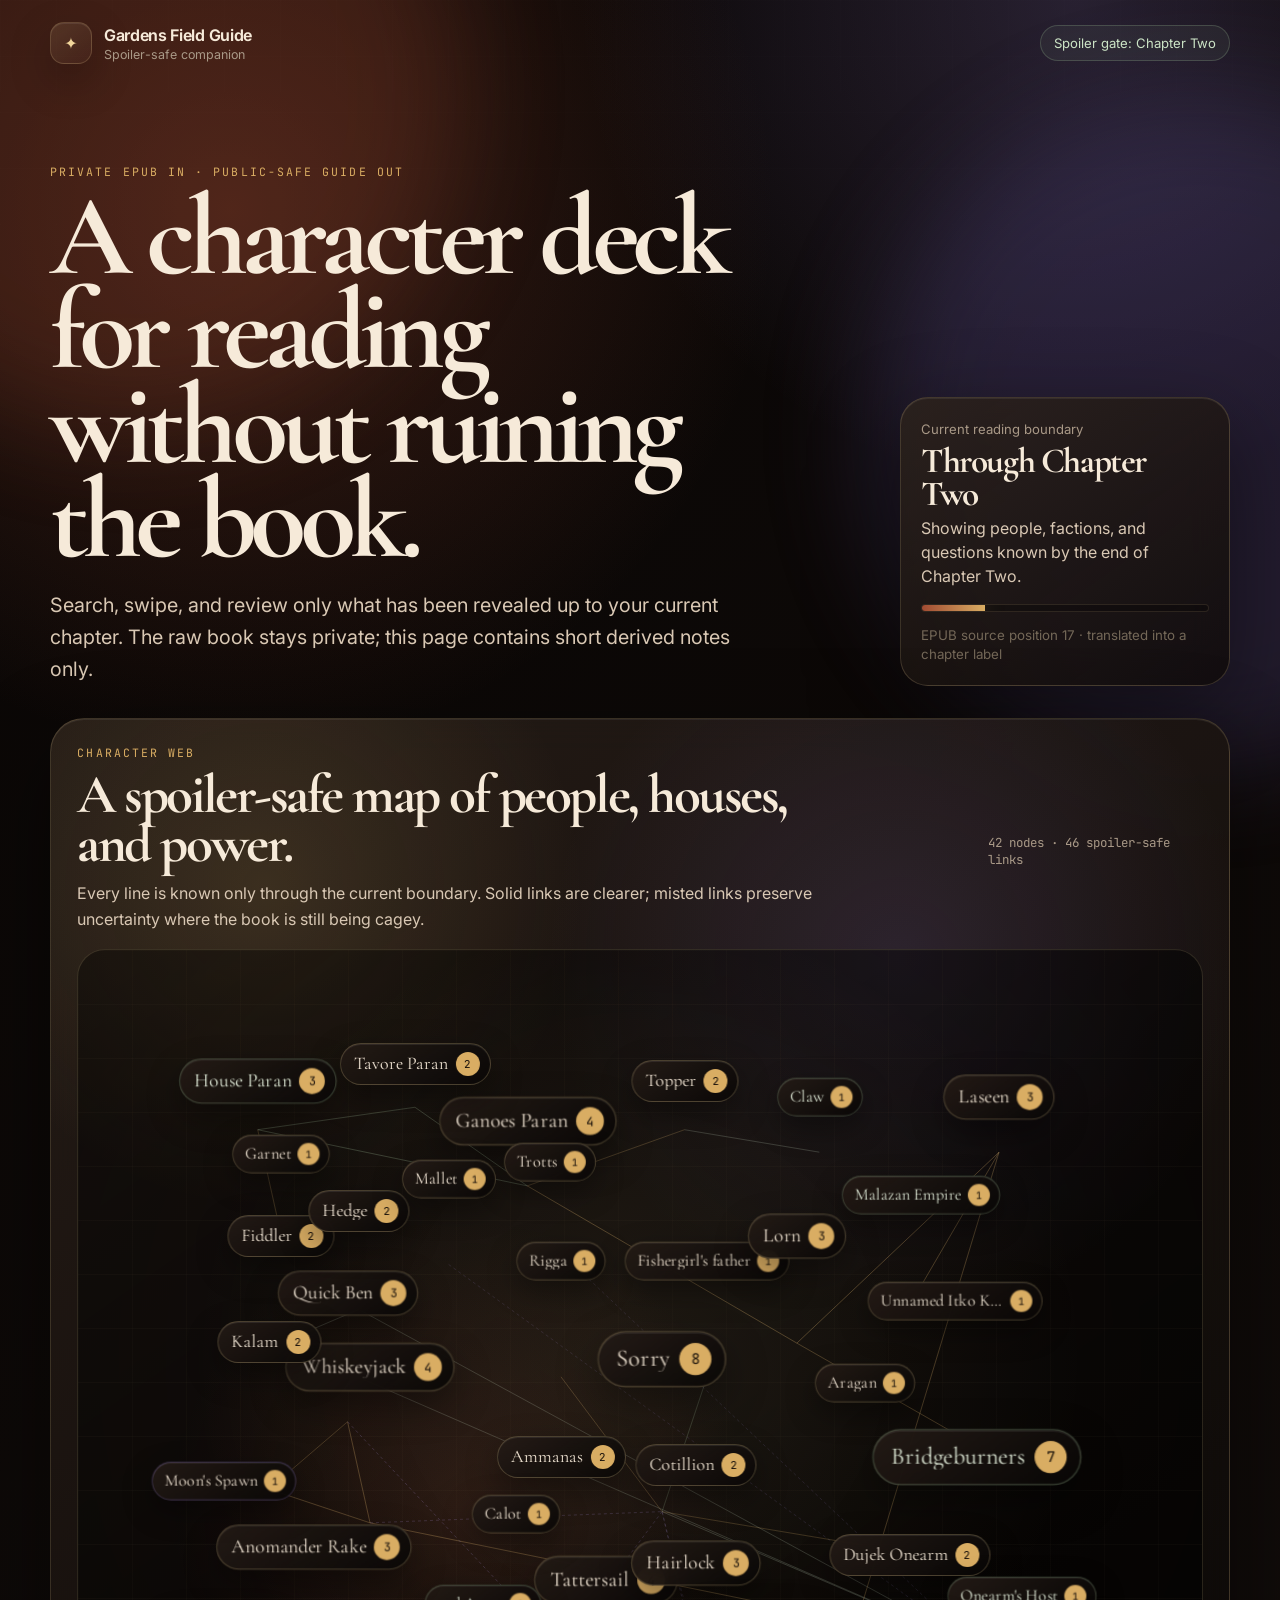
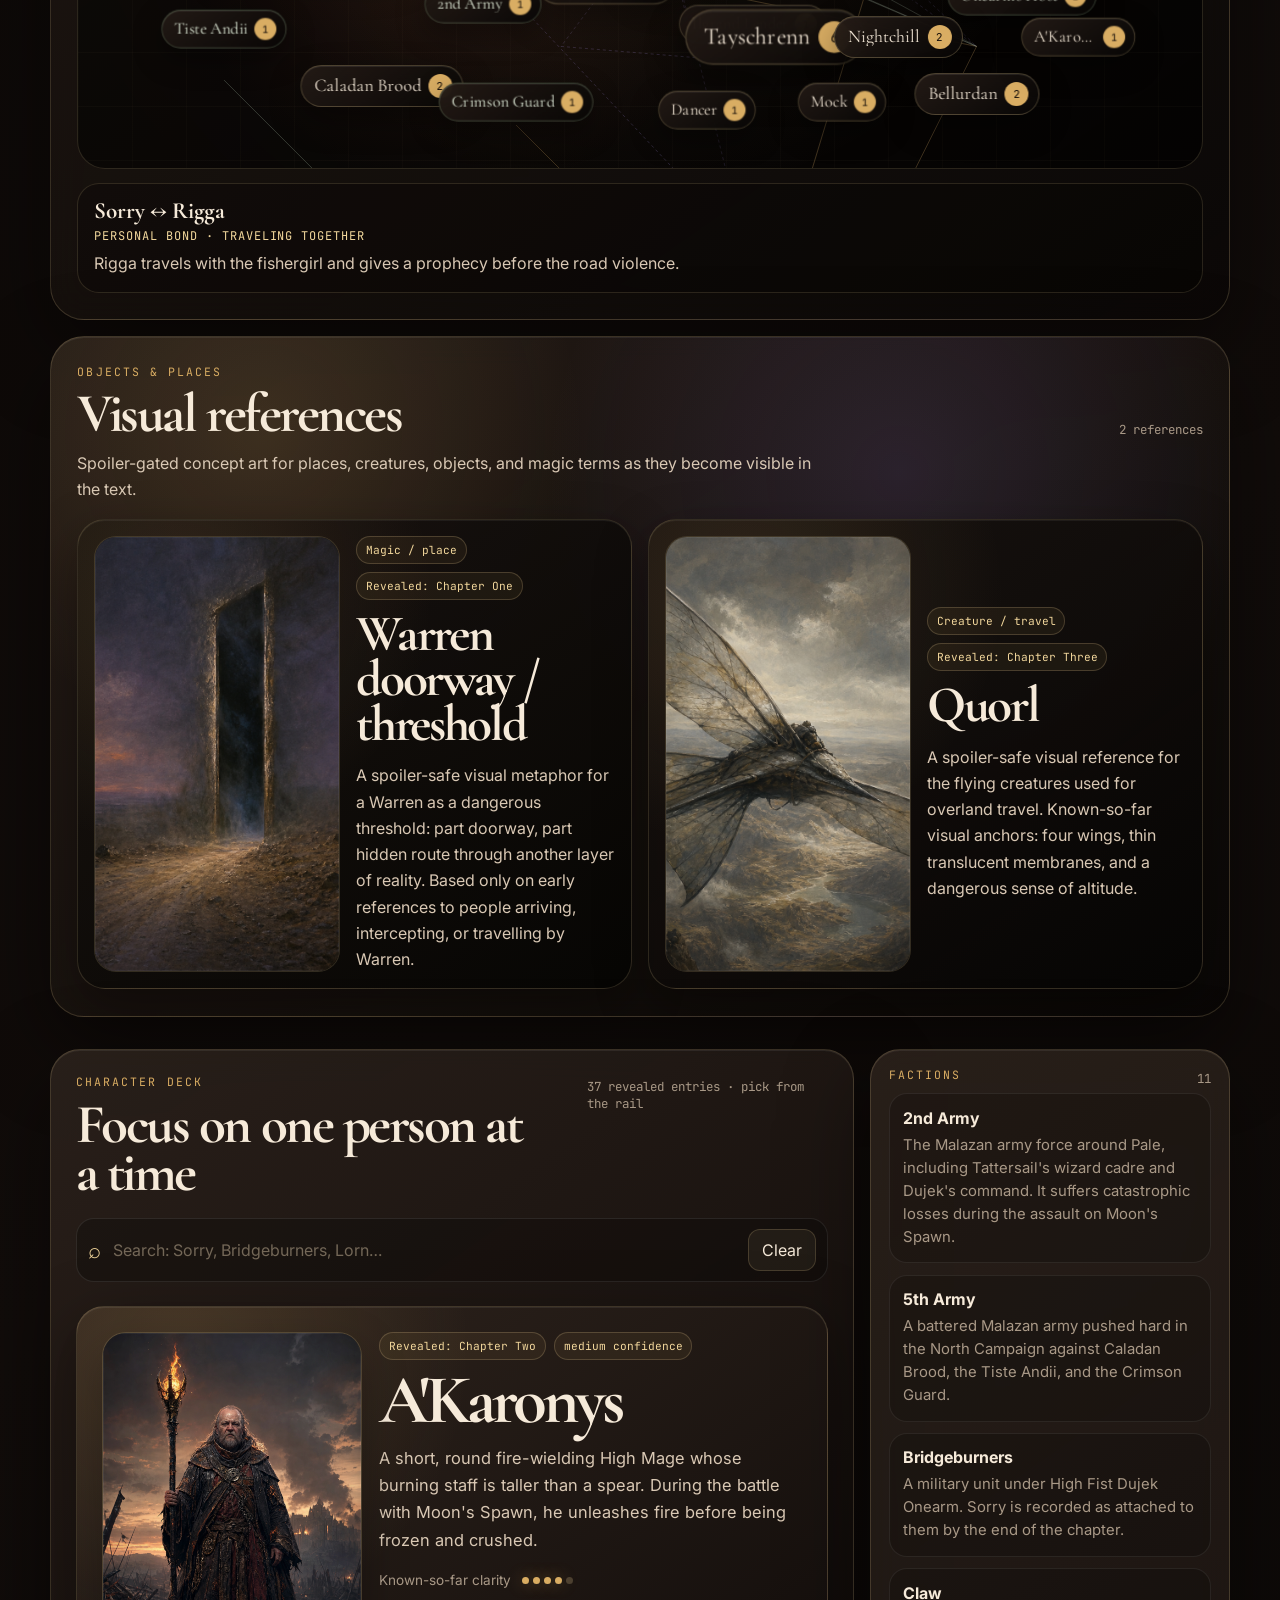
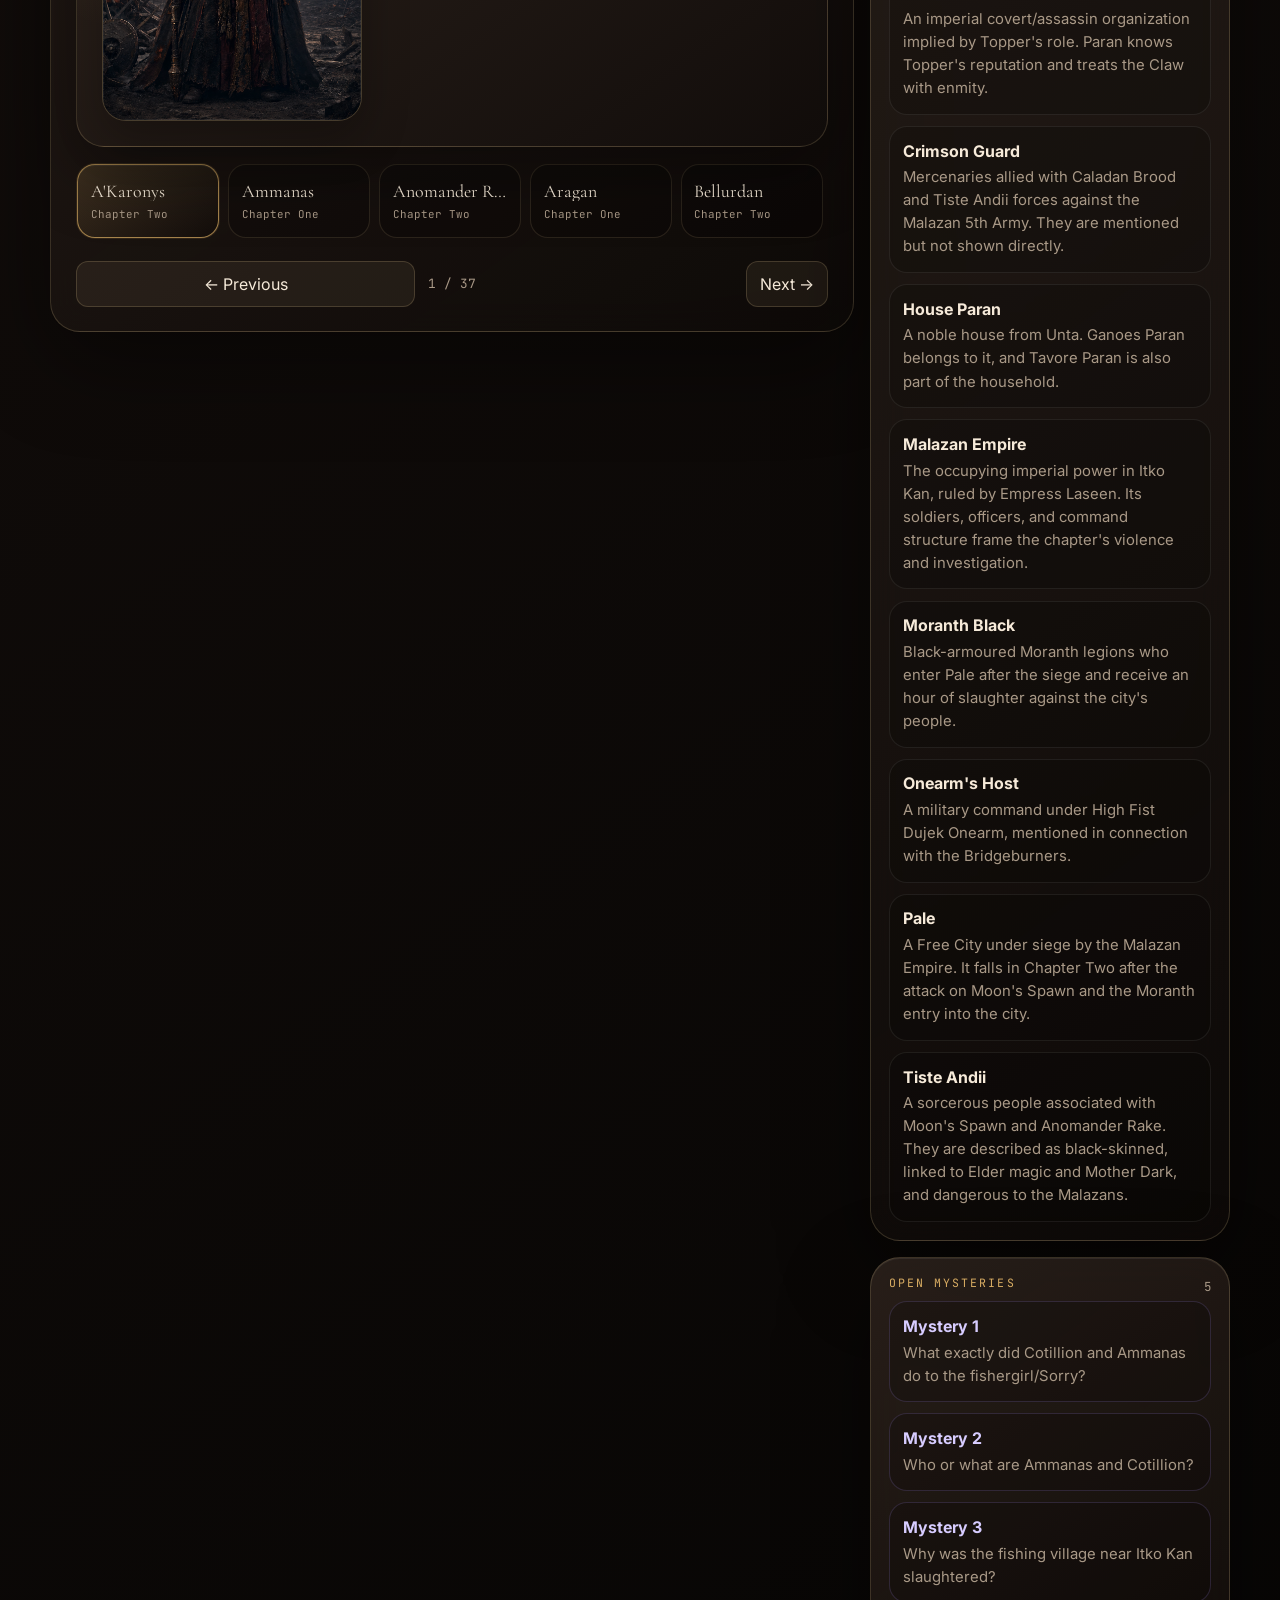
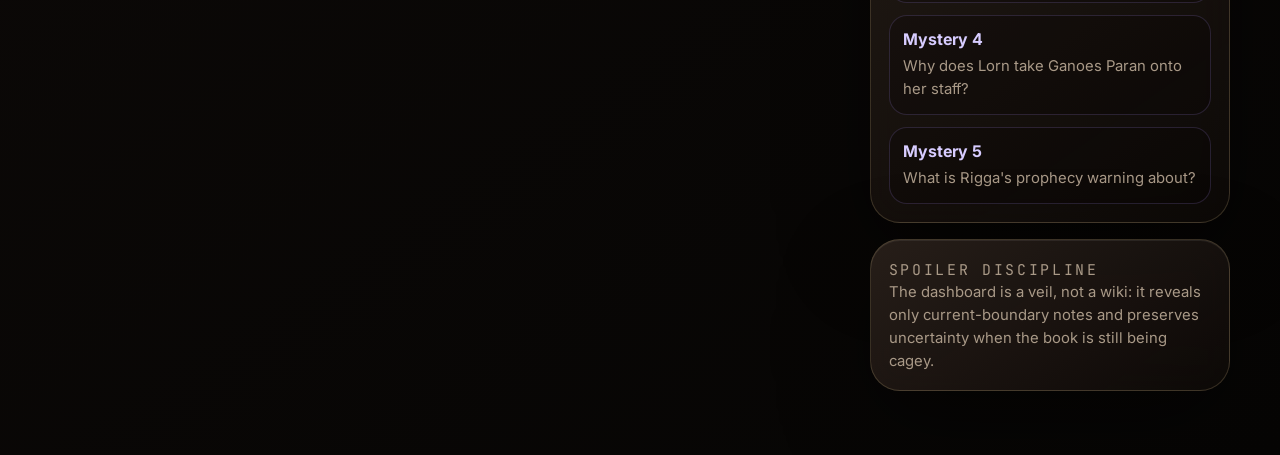
==== commit a4d20d03: "Bump guide data cache for Quorl reference" ====
--- a/site/index.html
+++ b/site/index.html
@@ -123,6 +123,6 @@
     </aside>
   </main>
 
-  <script src="app.js?v=20260708-warren-door-reference"></script>
+  <script src="app.js?v=20260708-quorl-reference"></script>
 </body>
 </html>
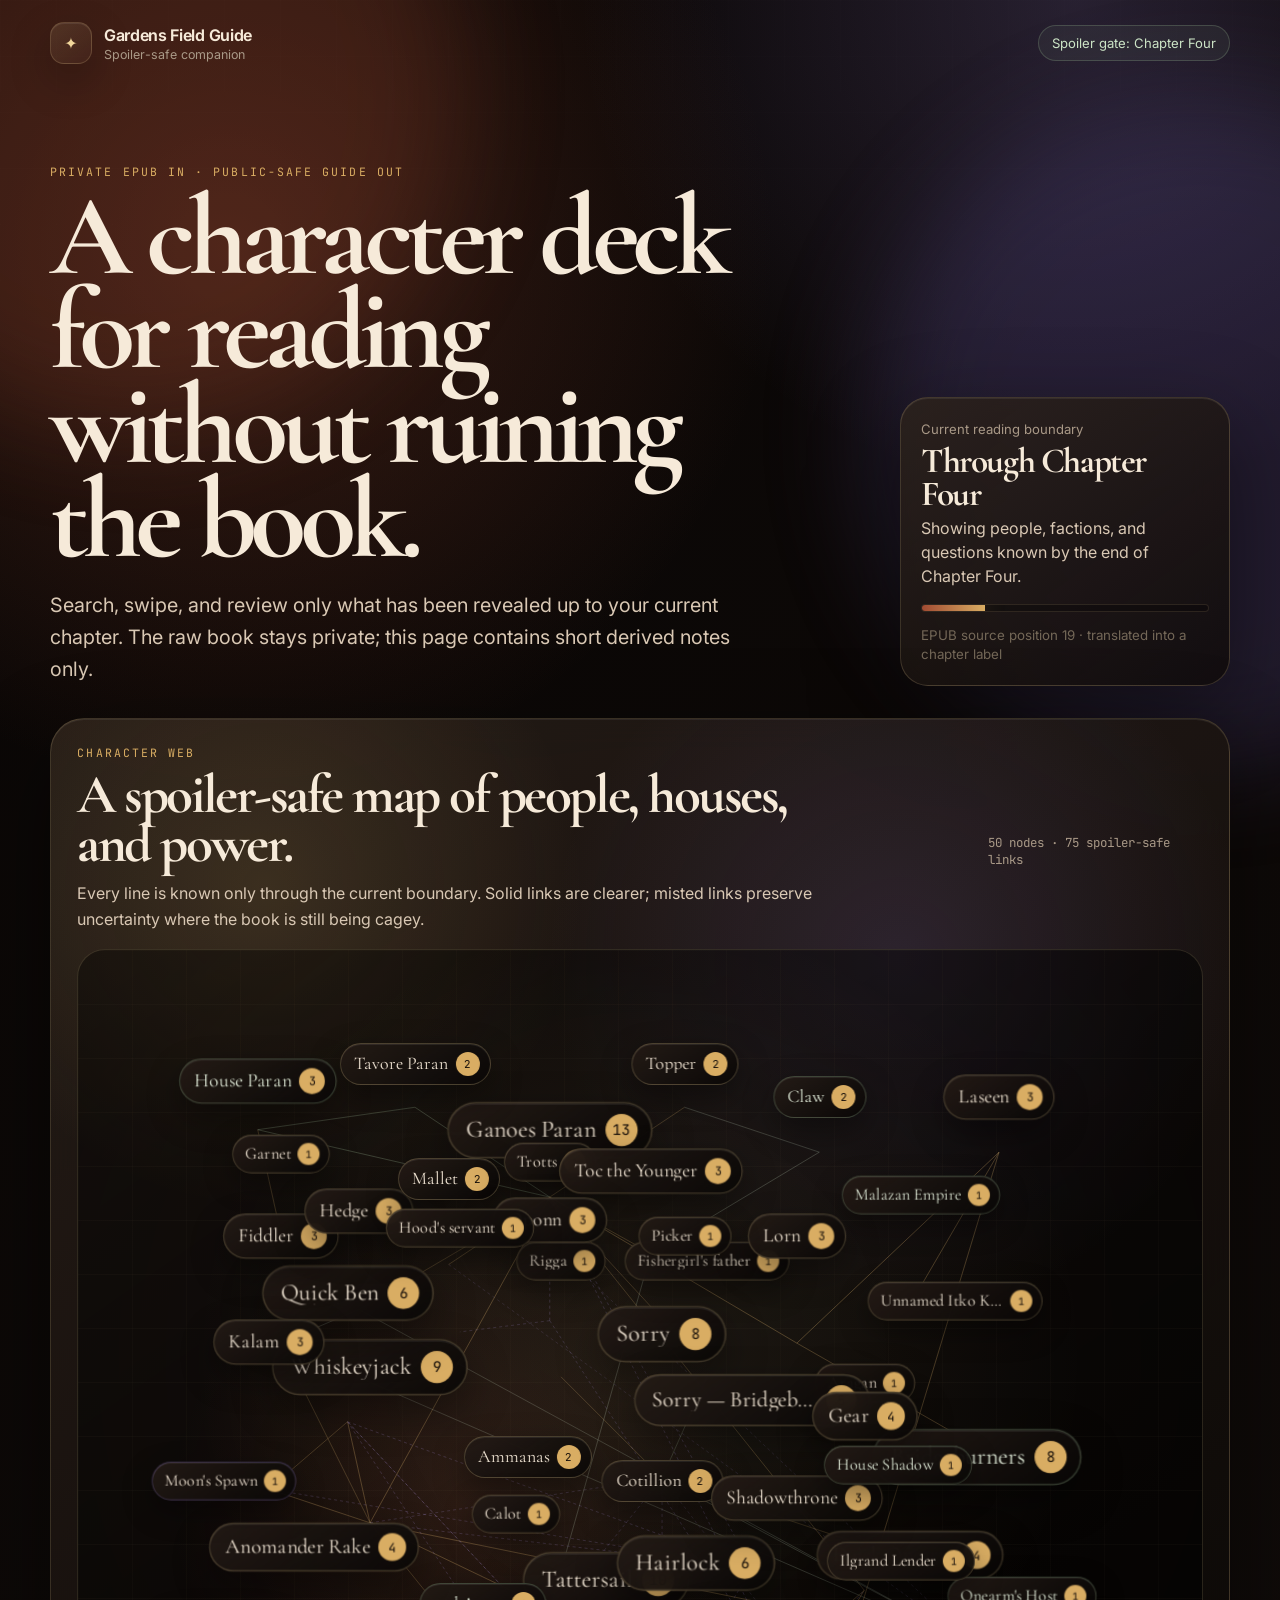
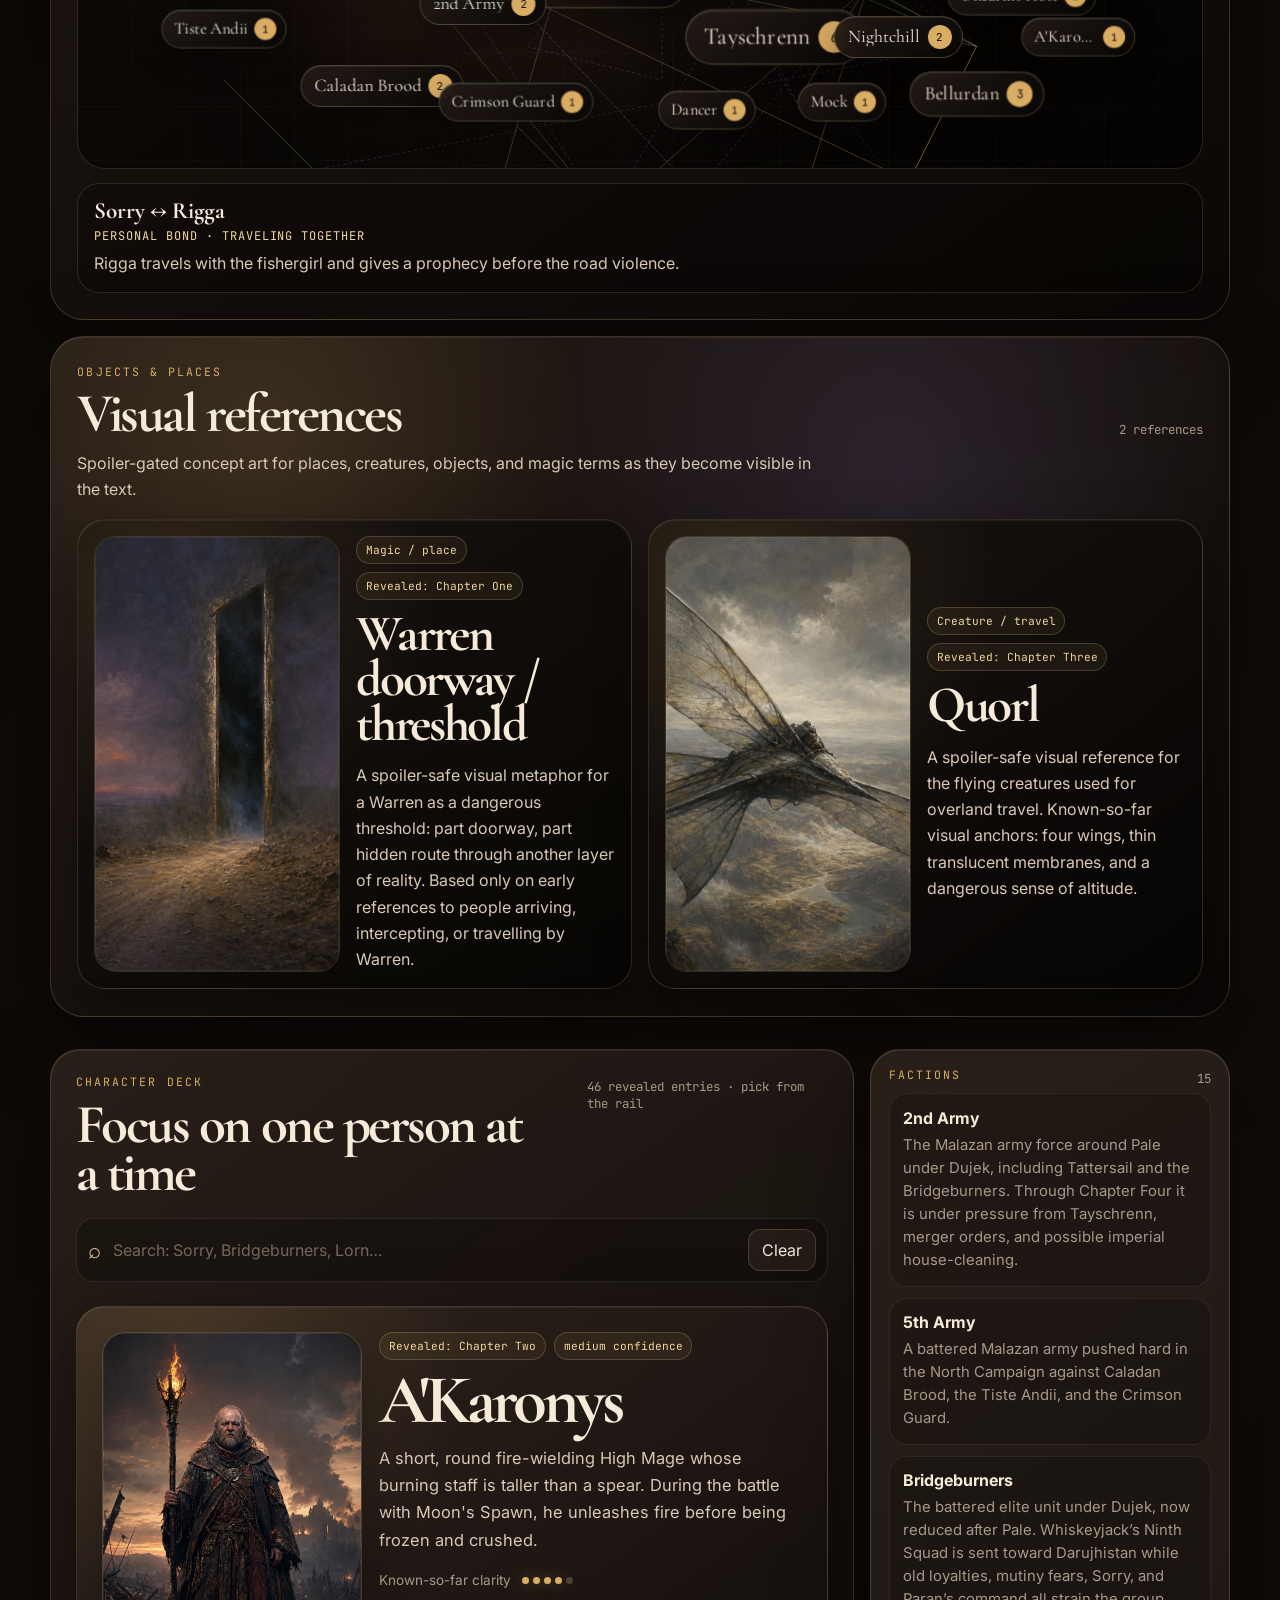
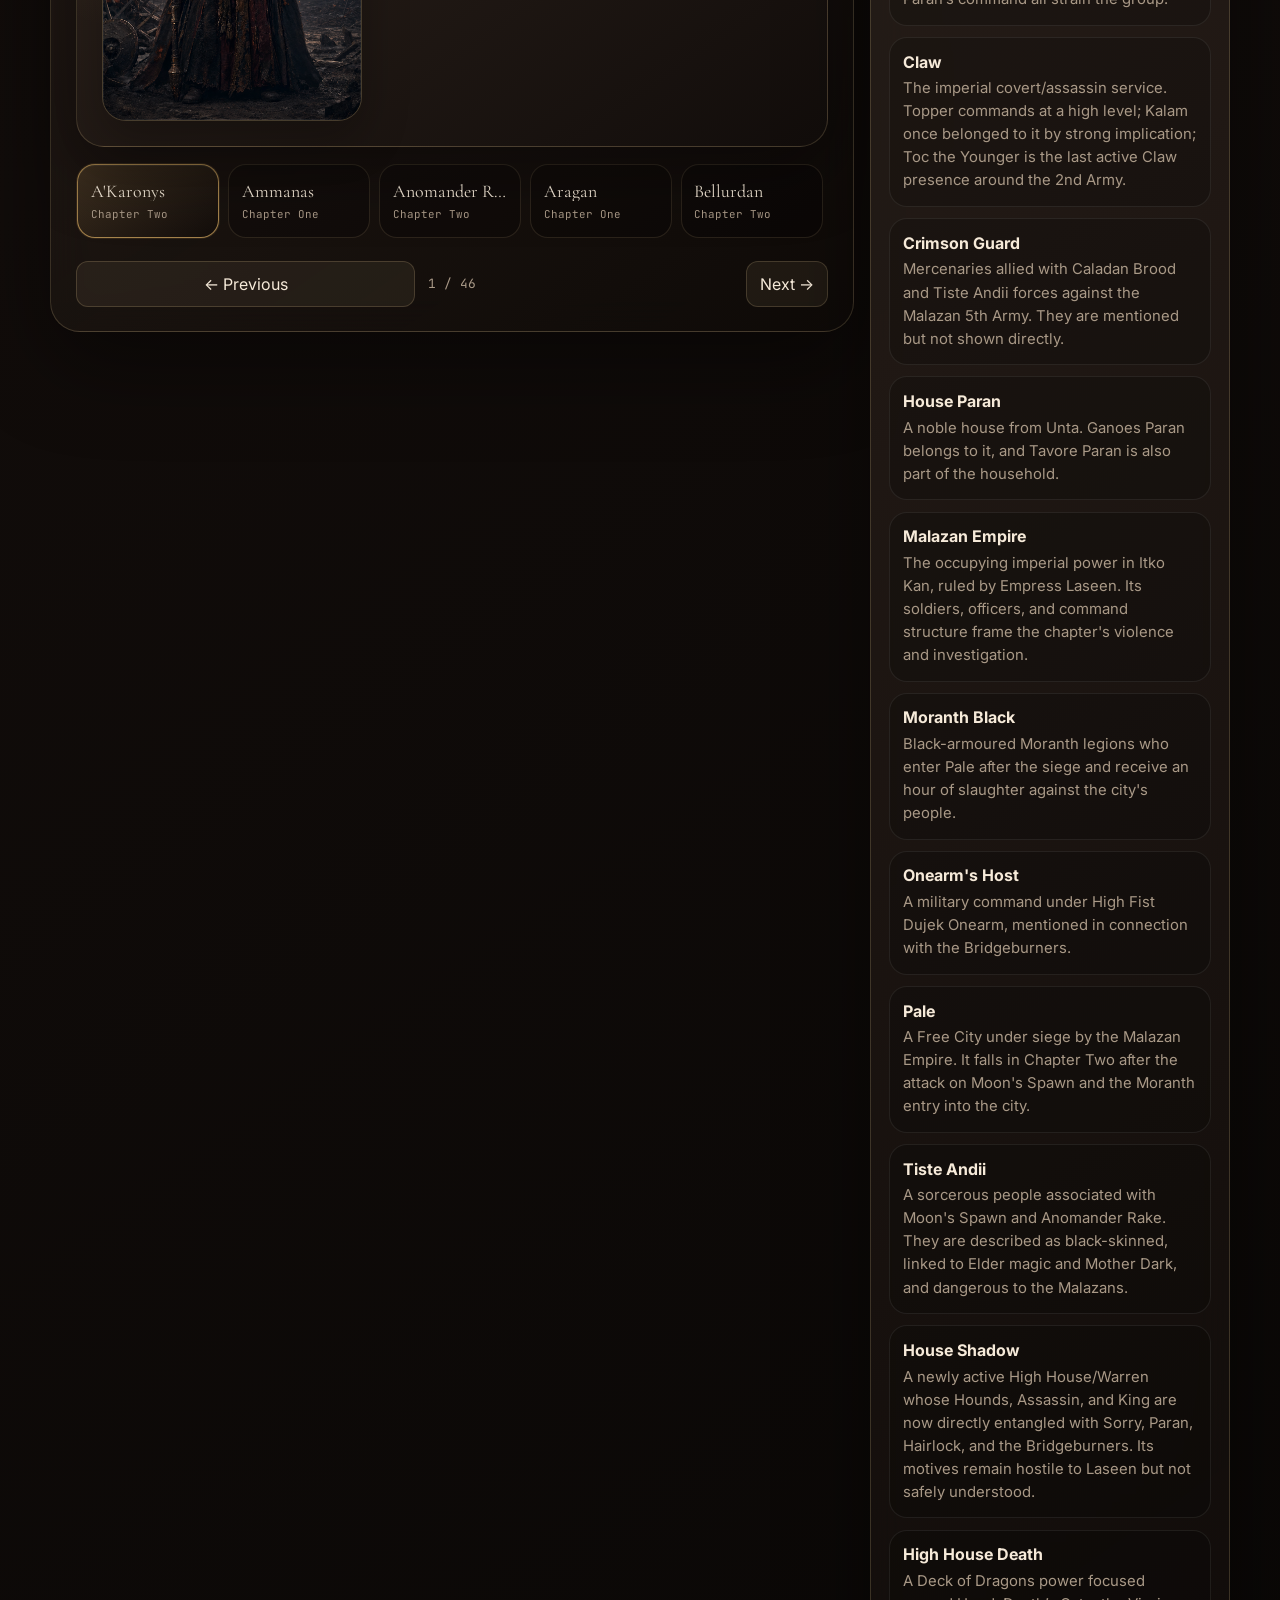
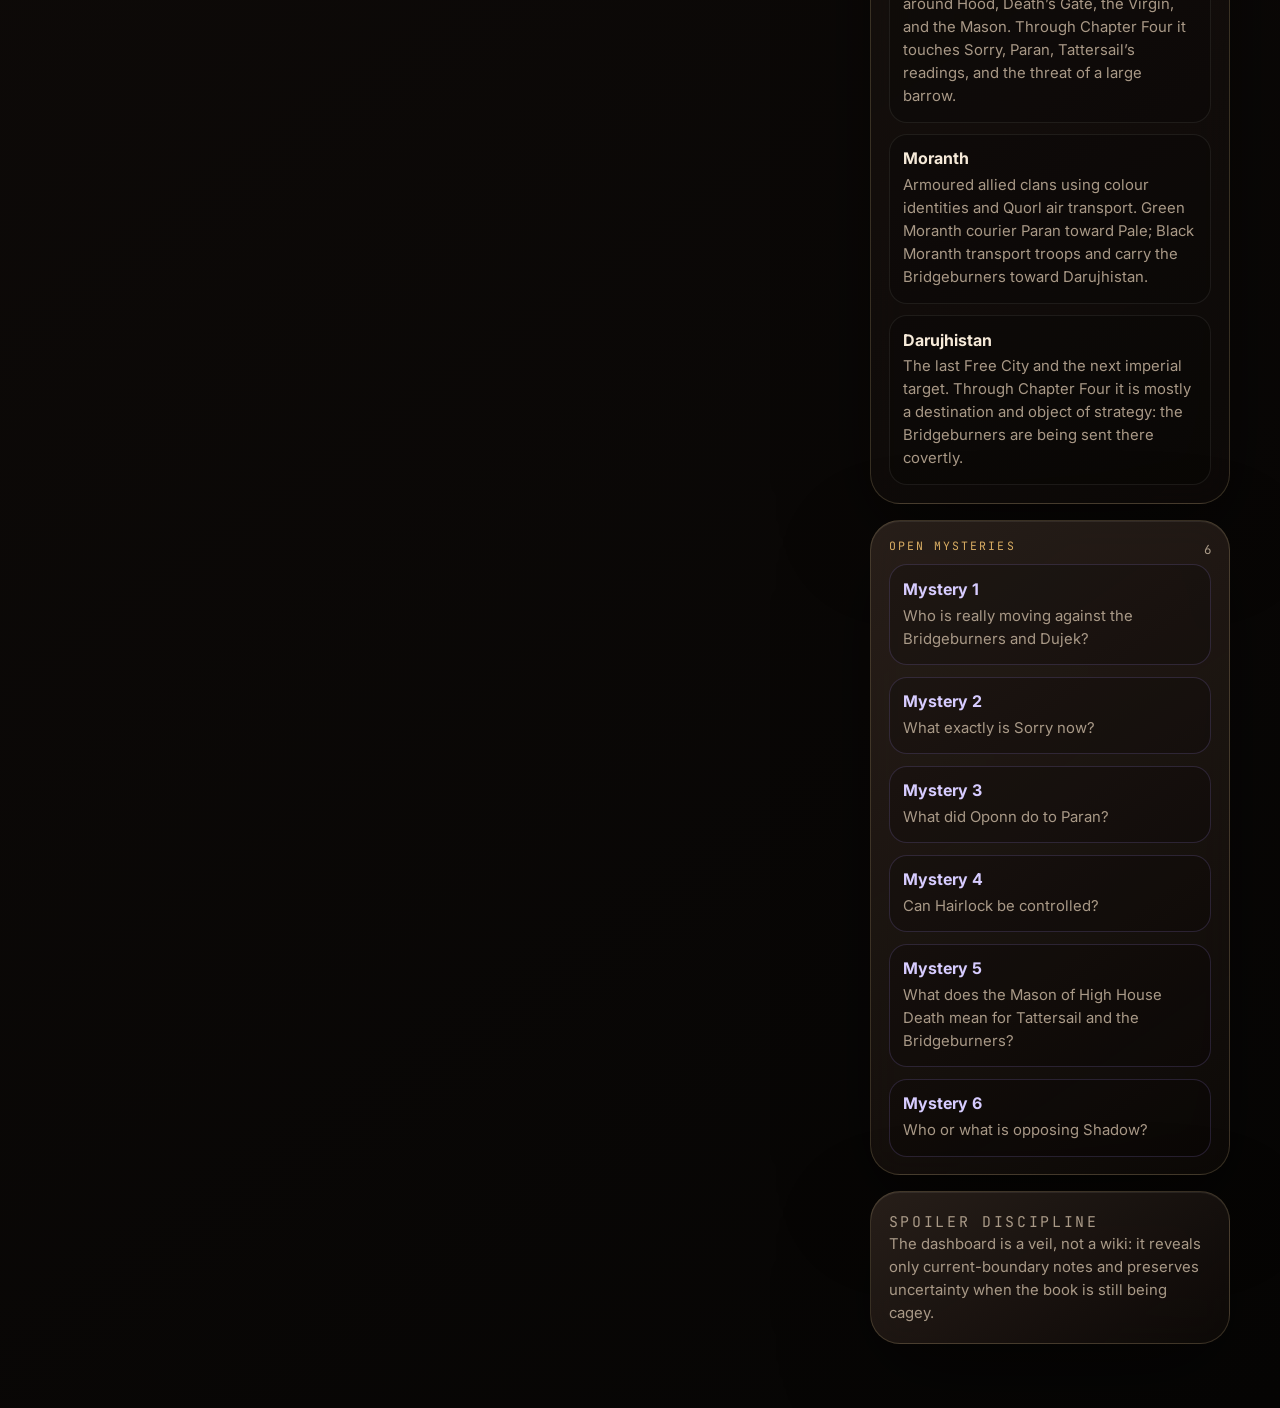
==== commit c43dfa96: "Update guide through Chapter Four" ====
--- a/site/index.html
+++ b/site/index.html
@@ -7,7 +7,7 @@
   <link rel="preconnect" href="https://fonts.googleapis.com">
   <link rel="preconnect" href="https://fonts.gstatic.com" crossorigin>
   <link href="https://fonts.googleapis.com/css2?family=Cormorant+Garamond:wght@500;600;700&family=Inter:wght@400;500;600;700&family=JetBrains+Mono:wght@400;500&display=swap" rel="stylesheet">
-  <link rel="stylesheet" href="styles.css?v=20260708-warren-door-reference" />
+  <link rel="stylesheet" href="styles.css?v=20260714-chapter-four-web" />
 </head>
 <body>
   <div class="ambient ambient-one" aria-hidden="true"></div>
@@ -123,6 +123,6 @@
     </aside>
   </main>
 
-  <script src="app.js?v=20260708-quorl-reference"></script>
+  <script src="app.js?v=20260714-chapter-four-web-v2"></script>
 </body>
 </html>
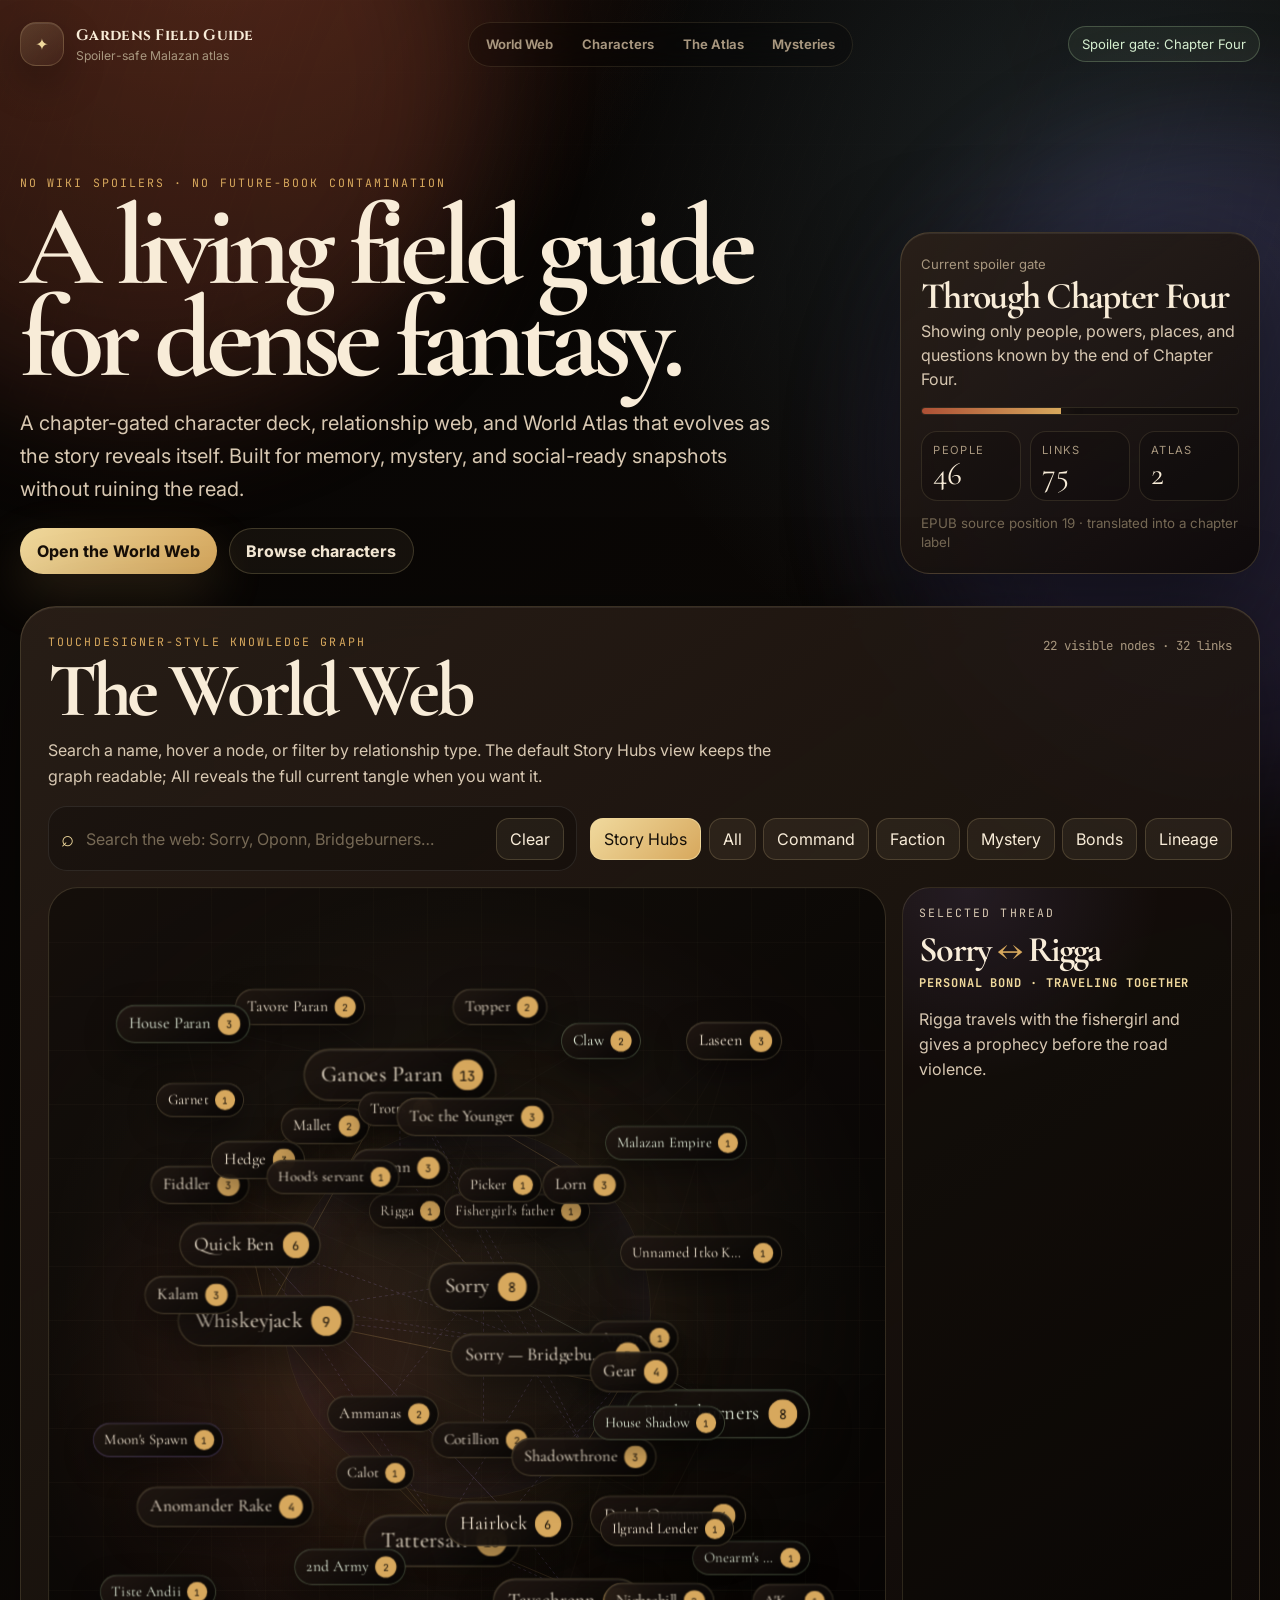
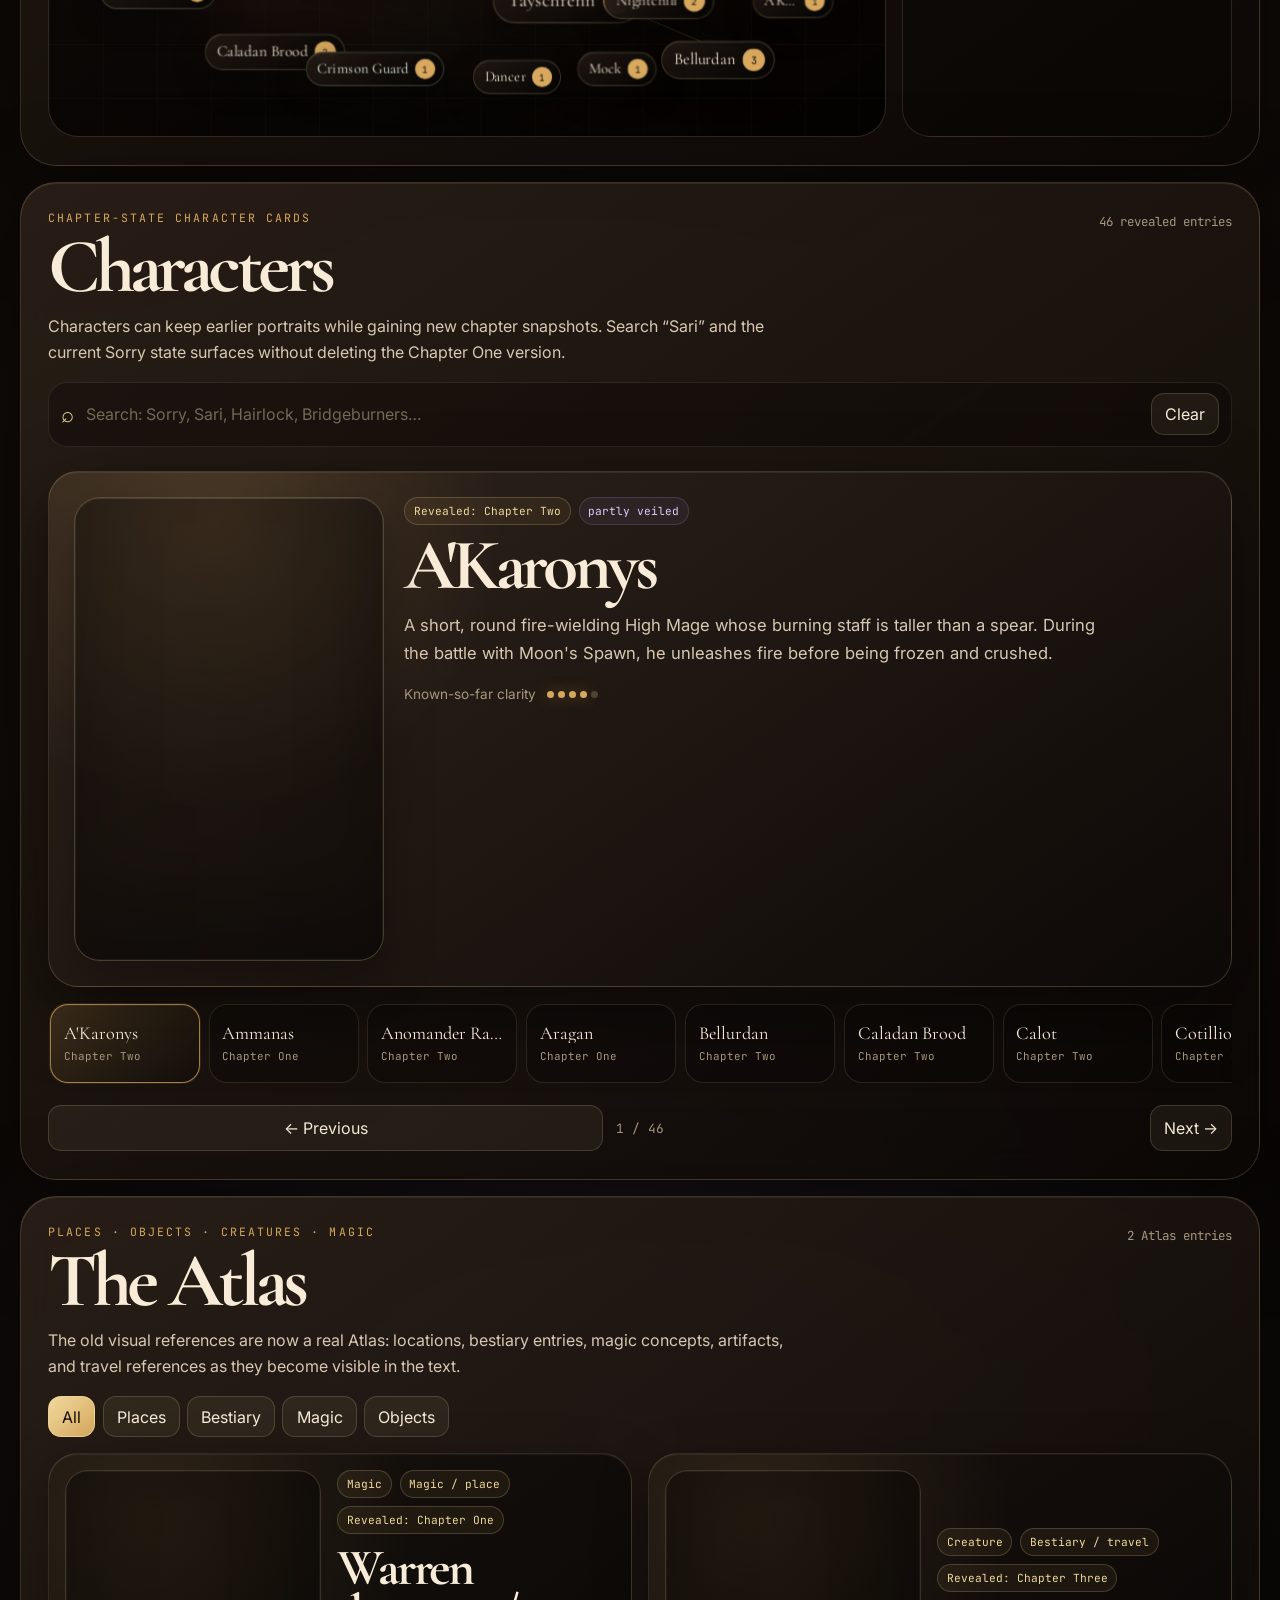
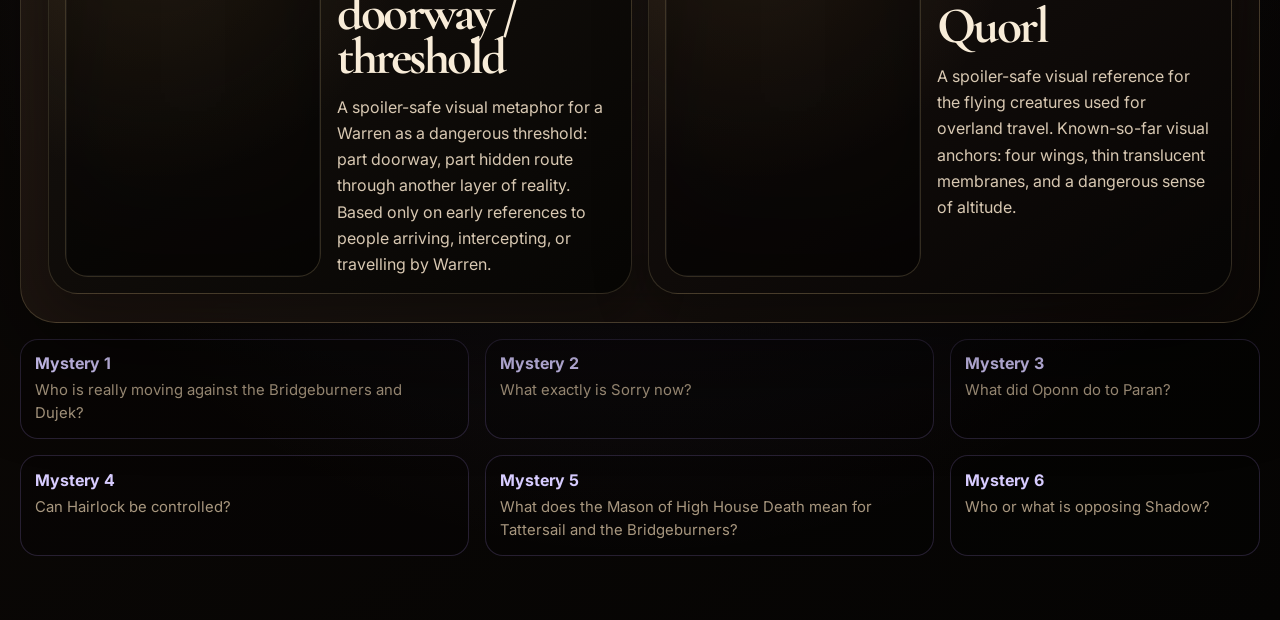
==== commit 171e7c3e: "Overhaul Malazan companion interface" ====
--- a/site/index.html
+++ b/site/index.html
@@ -6,85 +6,109 @@
   <title>Gardens Field Guide · Spoiler-Safe Reading Companion</title>
   <link rel="preconnect" href="https://fonts.googleapis.com">
   <link rel="preconnect" href="https://fonts.gstatic.com" crossorigin>
-  <link href="https://fonts.googleapis.com/css2?family=Cormorant+Garamond:wght@500;600;700&family=Inter:wght@400;500;600;700&family=JetBrains+Mono:wght@400;500&display=swap" rel="stylesheet">
-  <link rel="stylesheet" href="styles.css?v=20260714-chapter-four-web" />
+  <link href="https://fonts.googleapis.com/css2?family=Cinzel:wght@500;600;700&family=Cormorant+Garamond:wght@500;600;700&family=Inter:wght@400;500;600;700;800&family=JetBrains+Mono:wght@400;500&display=swap" rel="stylesheet">
+  <link rel="stylesheet" href="styles.css?v=20260714-atlas-overhaul" />
 </head>
 <body>
   <div class="ambient ambient-one" aria-hidden="true"></div>
   <div class="ambient ambient-two" aria-hidden="true"></div>
+  <div class="page-texture" aria-hidden="true"></div>
 
-  <header class="masthead">
-    <nav class="topbar" aria-label="Guide status">
+  <header class="masthead" id="top">
+    <nav class="topbar" aria-label="Guide sections">
       <a class="brand" href="#top" aria-label="Gardens field guide home">
         <span class="brand-mark">✦</span>
         <span>
           <strong>Gardens Field Guide</strong>
-          <small>Spoiler-safe companion</small>
+          <small>Spoiler-safe Malazan atlas</small>
         </span>
       </a>
-      <div class="status-pill" id="safe-status">No future-book facts shown</div>
+      <div class="nav-links" aria-label="Page sections">
+        <a href="#world-web">World Web</a>
+        <a href="#characters">Characters</a>
+        <a href="#atlas">The Atlas</a>
+        <a href="#mysteries">Mysteries</a>
+      </div>
+      <div class="status-pill" id="safe-status">Spoiler gate loading…</div>
     </nav>
 
-    <section class="hero" id="top">
+    <section class="hero">
       <div class="hero-copy">
-        <p class="eyebrow">Private EPUB in · public-safe guide out</p>
-        <h1>A character deck for reading without ruining the book.</h1>
-        <p class="lede">Search, swipe, and review only what has been revealed up to your current chapter. The raw book stays private; this page contains short derived notes only.</p>
+        <p class="eyebrow">No wiki spoilers · no future-book contamination</p>
+        <h1>A living field guide for dense fantasy.</h1>
+        <p class="lede">A chapter-gated character deck, relationship web, and World Atlas that evolves as the story reveals itself. Built for memory, mystery, and social-ready snapshots without ruining the read.</p>
+        <div class="hero-actions">
+          <a class="primary-action" href="#world-web">Open the World Web</a>
+          <a class="secondary-action" href="#characters">Browse characters</a>
+        </div>
       </div>
 
       <aside class="boundary-card" aria-labelledby="boundary-title">
-        <span class="card-kicker">Current reading boundary</span>
+        <span class="card-kicker">Current spoiler gate</span>
         <h2 id="boundary-title">Through Chapter One</h2>
-        <p id="boundary-explainer">Showing entries known by the end of Chapter One.</p>
+        <p id="boundary-explainer">Loading current boundary…</p>
         <div class="boundary-meter" aria-hidden="true"><span></span></div>
-        <small id="boundary-technical">EPUB source position 16 · translated into a chapter label</small>
+        <dl class="stat-grid">
+          <div><dt>People</dt><dd id="stat-characters">—</dd></div>
+          <div><dt>Links</dt><dd id="stat-links">—</dd></div>
+          <div><dt>Atlas</dt><dd id="stat-atlas">—</dd></div>
+        </dl>
+        <small id="boundary-technical">EPUB source position translated into chapter label.</small>
       </aside>
     </section>
   </header>
 
-  <section class="map-shell" aria-labelledby="map-title">
-    <div class="map-panel">
-      <div class="section-heading map-heading">
+  <main>
+    <section class="world-shell" id="world-web" aria-labelledby="world-title">
+      <div class="section-heading world-heading">
         <div>
-          <p class="eyebrow">Character web</p>
-          <h2 id="map-title">A spoiler-safe map of people, houses, and power.</h2>
+          <p class="eyebrow">TouchDesigner-style knowledge graph</p>
+          <h2 id="world-title">The World Web</h2>
         </div>
         <p id="map-count" class="count-label">Loading…</p>
       </div>
-      <p class="map-lede">Every line is known only through the current boundary. Solid links are clearer; misted links preserve uncertainty where the book is still being cagey.</p>
-      <div class="map-stage" id="relationship-map" aria-label="Character relationship map"></div>
-      <div id="map-detail" class="map-detail" aria-live="polite"></div>
-    </div>
-  </section>
+      <p class="section-lede">Search a name, hover a node, or filter by relationship type. The default Story Hubs view keeps the graph readable; All reveals the full current tangle when you want it.</p>
 
-  <section class="reference-shell" aria-labelledby="reference-title">
-    <div class="reference-panel">
-      <div class="section-heading reference-heading">
-        <div>
-          <p class="eyebrow">Objects & places</p>
-          <h2 id="reference-title">Visual references</h2>
+      <div class="graph-console">
+        <div class="graph-search" role="search">
+          <label class="sr-only" for="graph-search">Search the relationship web</label>
+          <span aria-hidden="true">⌕</span>
+          <input id="graph-search" type="search" autocomplete="off" placeholder="Search the web: Sorry, Oponn, Bridgeburners…" />
+          <button id="clear-graph" type="button">Clear</button>
         </div>
-        <p id="reference-count" class="count-label">Loading…</p>
+        <div class="graph-filters" aria-label="Relationship filters">
+          <button type="button" data-graph-filter="spotlight" aria-pressed="true">Story Hubs</button>
+          <button type="button" data-graph-filter="all">All</button>
+          <button type="button" data-graph-filter="command">Command</button>
+          <button type="button" data-graph-filter="faction">Faction</button>
+          <button type="button" data-graph-filter="mystery">Mystery</button>
+          <button type="button" data-graph-filter="bond">Bonds</button>
+          <button type="button" data-graph-filter="lineage">Lineage</button>
+        </div>
       </div>
-      <p class="reference-lede">Spoiler-gated concept art for places, creatures, objects, and magic terms as they become visible in the text.</p>
-      <div id="visual-references" class="reference-grid"></div>
-    </div>
-  </section>
 
-  <main class="layout-shell">
-    <section class="deck-panel" aria-labelledby="deck-title">
+      <div class="world-grid">
+        <div class="map-panel">
+          <div class="map-stage" id="relationship-map" aria-label="Interactive spoiler-safe relationship map"></div>
+        </div>
+        <aside id="map-detail" class="map-detail" aria-live="polite"></aside>
+      </div>
+    </section>
+
+    <section class="character-shell" id="characters" aria-labelledby="deck-title">
       <div class="section-heading">
         <div>
-          <p class="eyebrow">Character deck</p>
-          <h2 id="deck-title">Focus on one person at a time</h2>
+          <p class="eyebrow">Chapter-state character cards</p>
+          <h2 id="deck-title">Characters</h2>
         </div>
         <p id="deck-count" class="count-label">Loading…</p>
       </div>
+      <p class="section-lede">Characters can keep earlier portraits while gaining new chapter snapshots. Search “Sari” and the current Sorry state surfaces without deleting the Chapter One version.</p>
 
       <div class="search-wrap" role="search">
         <label class="sr-only" for="guide-search">Search characters, factions, or mysteries</label>
         <span aria-hidden="true">⌕</span>
-        <input id="guide-search" type="search" autocomplete="off" placeholder="Search: Sorry, Bridgeburners, Lorn…" />
+        <input id="guide-search" type="search" autocomplete="off" placeholder="Search: Sorry, Sari, Hairlock, Bridgeburners…" />
         <button id="clear-search" type="button">Clear</button>
       </div>
 
@@ -99,10 +123,29 @@
       </div>
     </section>
 
-    <aside class="side-rail" aria-label="Reading notes">
-      <section class="lore-panel">
+    <section class="atlas-shell" id="atlas" aria-labelledby="atlas-title">
+      <div class="section-heading reference-heading">
+        <div>
+          <p class="eyebrow">Places · objects · creatures · magic</p>
+          <h2 id="atlas-title">The Atlas</h2>
+        </div>
+        <p id="reference-count" class="count-label">Loading…</p>
+      </div>
+      <p class="section-lede">The old visual references are now a real Atlas: locations, bestiary entries, magic concepts, artifacts, and travel references as they become visible in the text.</p>
+      <div class="atlas-tabs" aria-label="Atlas categories">
+        <button type="button" data-atlas-filter="all" aria-pressed="true">All</button>
+        <button type="button" data-atlas-filter="place">Places</button>
+        <button type="button" data-atlas-filter="creature">Bestiary</button>
+        <button type="button" data-atlas-filter="magic">Magic</button>
+        <button type="button" data-atlas-filter="object">Objects</button>
+      </div>
+      <div id="visual-references" class="reference-grid"></div>
+    </section>
+
+    <section class="lower-grid" id="mysteries" aria-label="Factions and mysteries">
+      <section class="lore-panel factions-panel">
         <div class="panel-title-row">
-          <p class="eyebrow">Factions</p>
+          <p class="eyebrow">Factions & powers</p>
           <span id="faction-count">—</span>
         </div>
         <div id="factions" class="rune-list"></div>
@@ -118,11 +161,11 @@
 
       <section class="lore-panel safety-panel">
         <p class="eyebrow">Spoiler discipline</p>
-        <p>The dashboard is a veil, not a wiki: it reveals only current-boundary notes and preserves uncertainty when the book is still being cagey.</p>
+        <p>This is a veil, not a wiki. It is built from local chapter-bound notes, short derived facts, and uncertainty-preserving labels through the current reading boundary.</p>
       </section>
-    </aside>
+    </section>
   </main>
 
-  <script src="app.js?v=20260714-chapter-four-web-v2"></script>
+  <script src="app.js?v=20260714-atlas-overhaul"></script>
 </body>
 </html>
--- a/site/styles.css
+++ b/site/styles.css
@@ -1,22 +1,24 @@
 :root {
   color-scheme: dark;
-  --bg: #080605;
-  --bg-2: #120d0b;
-  --panel: rgba(28, 22, 18, 0.78);
-  --panel-strong: rgba(39, 30, 24, 0.92);
-  --panel-soft: rgba(255, 255, 255, 0.035);
-  --ink: #f6ead9;
-  --ink-soft: #d9c8b4;
-  --muted: #a99987;
-  --faint: #746858;
-  --gold: #d9ad63;
-  --gold-2: #f2d79c;
-  --ember: #a14b32;
-  --violet: #8d78c8;
-  --green: #8fae8a;
-  --border: rgba(242, 215, 156, 0.18);
+  --bg: #050403;
+  --bg-2: #0d0907;
+  --panel: rgba(25, 18, 14, 0.82);
+  --panel-strong: rgba(39, 29, 22, 0.94);
+  --ink: #f8ecd8;
+  --ink-soft: #d8c8b2;
+  --muted: #a8977f;
+  --faint: #766955;
+  --gold: #d7a85d;
+  --gold-2: #f0d99d;
+  --ember: #ad5035;
+  --violet: #9b82d7;
+  --green: #98b88d;
+  --blue: #76a8bd;
+  --border: rgba(240, 217, 157, 0.18);
+  --border-strong: rgba(240, 217, 157, 0.34);
   --border-soft: rgba(255, 255, 255, 0.08);
-  --shadow: 0 30px 90px rgba(0, 0, 0, 0.42);
+  --shadow: 0 32px 110px rgba(0, 0, 0, 0.48);
+  --cinzel: "Cinzel", Georgia, serif;
   --serif: "Cormorant Garamond", Georgia, serif;
   --sans: "Inter", system-ui, -apple-system, BlinkMacSystemFont, "Segoe UI", sans-serif;
   --mono: "JetBrains Mono", ui-monospace, SFMono-Regular, Menlo, monospace;
@@ -30,690 +32,229 @@
   color: var(--ink);
   font-family: var(--sans);
   background:
-    radial-gradient(circle at 18% 4%, rgba(161, 75, 50, 0.32), transparent 34rem),
-    radial-gradient(circle at 84% 0%, rgba(141, 120, 200, 0.22), transparent 31rem),
-    linear-gradient(145deg, #090605 0%, #110c0a 48%, #060504 100%);
+    radial-gradient(circle at 16% -4%, rgba(173, 80, 53, 0.34), transparent 32rem),
+    radial-gradient(circle at 88% 5%, rgba(118, 168, 189, 0.18), transparent 34rem),
+    radial-gradient(circle at 50% 80%, rgba(155, 130, 215, 0.14), transparent 44rem),
+    linear-gradient(145deg, #050403 0%, #100b08 46%, #050403 100%);
   overflow-x: hidden;
 }
-
+.page-texture,
 body::before {
   content: "";
   position: fixed;
   inset: 0;
   pointer-events: none;
+}
+body::before {
   background-image:
-    linear-gradient(rgba(255,255,255,0.025) 1px, transparent 1px),
+    linear-gradient(rgba(255,255,255,0.026) 1px, transparent 1px),
     linear-gradient(90deg, rgba(255,255,255,0.018) 1px, transparent 1px);
-  background-size: 56px 56px;
-  mask-image: linear-gradient(to bottom, rgba(0,0,0,.8), transparent 82%);
-  opacity: .55;
-}
-
-.ambient {
-  position: fixed;
-  width: 42rem;
-  height: 42rem;
-  border-radius: 999px;
-  filter: blur(54px);
-  opacity: .22;
-  pointer-events: none;
-  z-index: -1;
-}
-.ambient-one { top: -15rem; left: -13rem; background: #a14b32; }
-.ambient-two { right: -16rem; top: 6rem; background: #6d5eb4; }
+  background-size: 72px 72px;
+  mask-image: linear-gradient(to bottom, rgba(0,0,0,.8), transparent 86%);
+  opacity: .48;
+}
+.page-texture {
+  z-index: 0;
+  mix-blend-mode: overlay;
+  opacity: .28;
+  background:
+    repeating-linear-gradient(110deg, transparent 0 16px, rgba(240,217,157,.035) 17px, transparent 18px),
+    radial-gradient(circle at 50% 20%, transparent 0 22%, rgba(0,0,0,.34) 78%);
+}
+body > *:not(.ambient):not(.page-texture) { position: relative; z-index: 1; }
+.ambient { position: fixed; width: 42rem; height: 42rem; border-radius: 999px; filter: blur(62px); opacity: .24; pointer-events: none; z-index: 0; }
+.ambient-one { top: -16rem; left: -12rem; background: var(--ember); }
+.ambient-two { right: -18rem; top: 8rem; background: #6255ad; }
 
 button, input { font: inherit; }
 button { cursor: pointer; }
-button:focus-visible, input:focus-visible { outline: 2px solid var(--gold); outline-offset: 3px; }
-
-.masthead, .layout-shell { width: min(1180px, calc(100vw - 32px)); margin: 0 auto; }
+a { color: inherit; }
+button:focus-visible, input:focus-visible, a:focus-visible { outline: 2px solid var(--gold); outline-offset: 3px; }
+
+.masthead, main { width: min(1240px, calc(100vw - 32px)); margin: 0 auto; }
 .topbar {
-  display: flex;
-  justify-content: space-between;
-  align-items: center;
-  gap: 1rem;
-  padding: 22px 0 10px;
-}
-.brand {
-  display: inline-flex;
-  align-items: center;
-  gap: 12px;
-  color: var(--ink);
-  text-decoration: none;
-}
-.brand-mark {
-  display: grid;
-  place-items: center;
-  width: 42px;
-  height: 42px;
-  border: 1px solid var(--border);
-  border-radius: 14px;
-  background: linear-gradient(145deg, rgba(242, 215, 156, .12), rgba(255,255,255,.02));
-  color: var(--gold-2);
-  box-shadow: inset 0 1px rgba(255,255,255,.08), 0 16px 40px rgba(0,0,0,.25);
-}
-.brand strong { display: block; font-weight: 650; letter-spacing: -0.02em; }
-.brand small { display: block; margin-top: 2px; color: var(--muted); font-size: .78rem; }
-.status-pill {
-  border: 1px solid rgba(143, 174, 138, .28);
-  color: #cde5c7;
-  background: rgba(143, 174, 138, .08);
-  border-radius: 999px;
-  padding: 9px 13px;
-  font-size: .82rem;
-}
-
-.hero {
-  display: grid;
-  grid-template-columns: minmax(0, 1fr) 330px;
-  gap: clamp(1.2rem, 4vw, 4rem);
-  align-items: end;
-  padding: clamp(2rem, 7vw, 5.6rem) 0 2rem;
-}
-.eyebrow {
-  margin: 0 0 .7rem;
-  color: var(--gold);
-  font-family: var(--mono);
-  font-size: .72rem;
-  letter-spacing: .18em;
-  text-transform: uppercase;
-}
-h1, h2, h3 { text-wrap: pretty; }
-h1 {
-  max-width: 760px;
-  margin: 0;
-  font-family: var(--serif);
-  font-size: clamp(3.25rem, 9vw, 7.3rem);
-  font-weight: 700;
-  line-height: .82;
-  letter-spacing: -0.055em;
-}
-.lede {
-  max-width: 690px;
-  margin: 1.35rem 0 0;
-  color: var(--ink-soft);
-  font-size: clamp(1.02rem, 2vw, 1.24rem);
-  line-height: 1.62;
-}
-.boundary-card, .deck-panel, .lore-panel {
-  border: 1px solid var(--border);
-  background: linear-gradient(145deg, rgba(44, 34, 28, .88), rgba(14, 10, 8, .78));
-  box-shadow: var(--shadow), inset 0 1px rgba(255,255,255,.07);
-  backdrop-filter: blur(18px);
-}
-.boundary-card {
-  border-radius: 28px;
-  padding: 1.25rem;
-}
-.card-kicker { color: var(--muted); font-size: .82rem; }
-.boundary-card h2 {
-  margin: .35rem 0 .35rem;
-  font-family: var(--serif);
-  font-size: 2.2rem;
-  line-height: .95;
-  letter-spacing: -0.04em;
-}
-.boundary-card p { margin: 0; color: var(--ink-soft); line-height: 1.5; }
-.boundary-card small { display: block; margin-top: .85rem; color: var(--faint); line-height: 1.45; }
-.boundary-meter {
-  height: 8px;
-  margin: 1rem 0 .8rem;
-  overflow: hidden;
-  border: 1px solid rgba(242, 215, 156, .12);
-  border-radius: 999px;
-  background: rgba(0,0,0,.28);
-}
-.boundary-meter span { display: block; width: 22%; height: 100%; background: linear-gradient(90deg, var(--ember), var(--gold)); box-shadow: 0 0 22px rgba(217, 173, 99, .35); }
-
-.layout-shell {
-  display: grid;
-  grid-template-columns: minmax(0, 1fr) 360px;
-  align-items: start;
-  gap: 1rem;
-  padding: 1rem 0 4rem;
-}
-.deck-panel, .lore-panel {
-  border-radius: 30px;
-}
-.deck-panel { min-height: 650px; padding: clamp(1rem, 2.5vw, 1.55rem); }
-.section-heading, .panel-title-row {
-  display: flex;
-  align-items: start;
-  justify-content: space-between;
-  gap: 1rem;
-}
-.section-heading h2 {
-  margin: 0;
-  font-family: var(--serif);
-  font-size: clamp(2.2rem, 4.3vw, 4rem);
-  line-height: .88;
-  letter-spacing: -0.045em;
-}
-.count-label, .panel-title-row span {
-  margin: .2rem 0 0;
-  color: var(--muted);
-  font-family: var(--mono);
-  font-size: .78rem;
-}
-.search-wrap {
   display: grid;
   grid-template-columns: auto 1fr auto;
   align-items: center;
-  gap: .65rem;
-  margin: 1.25rem 0 .5rem;
-  padding: .65rem .7rem;
-  border: 1px solid rgba(255,255,255,.09);
-  border-radius: 18px;
-  background: rgba(0,0,0,.24);
-}
-.search-wrap span { color: var(--gold-2); font-size: 1.4rem; line-height: 1; }
-.search-wrap input {
-  min-width: 0;
-  border: 0;
-  outline: 0;
-  color: var(--ink);
-  background: transparent;
-}
-.search-wrap input::placeholder { color: var(--faint); }
-.search-wrap button, .deck-controls button {
-  border: 1px solid rgba(242, 215, 156, .18);
-  border-radius: 12px;
-  color: var(--ink);
-  background: rgba(242, 215, 156, .07);
-  padding: .62rem .82rem;
-}
-.search-wrap button:hover, .deck-controls button:hover { background: rgba(242, 215, 156, .13); }
-
-.deck-stage {
-  position: relative;
-  padding: 1rem 0 0;
-}
-.character-stack {
-  display: grid;
-  gap: .95rem;
-}
-.focus-card-wrap {
-  position: relative;
-}
-.character-card {
-  display: grid;
-  grid-template-columns: minmax(180px, 260px) minmax(0, 1fr);
-  gap: 1.1rem;
-  min-height: 430px;
-  padding: clamp(1.05rem, 2.4vw, 1.55rem);
-  border: 1px solid rgba(242, 215, 156, .18);
-  border-radius: 28px;
-  background:
-    radial-gradient(circle at 14% 10%, rgba(217, 173, 99, .16), transparent 18rem),
-    linear-gradient(145deg, rgba(48, 37, 30, .98), rgba(18, 13, 11, .98));
-  box-shadow: 0 22px 70px rgba(0,0,0,.38), inset 0 1px rgba(255,255,255,.07);
-}
-.character-rail {
-  display: grid;
-  grid-auto-flow: column;
-  grid-auto-columns: minmax(142px, 1fr);
-  gap: .55rem;
-  overflow-x: auto;
-  padding: .15rem .1rem .5rem;
-  scrollbar-width: thin;
-  scrollbar-color: rgba(242, 215, 156, .32) rgba(0,0,0,.2);
-}
-.rail-card {
-  min-height: 74px;
-  border: 1px solid rgba(242, 215, 156, .12);
-  border-radius: 18px;
-  padding: .75rem .8rem;
-  color: var(--ink-soft);
-  background: rgba(0,0,0,.22);
-  text-align: left;
-  cursor: pointer;
-  transition: transform .18s ease, border-color .18s ease, background .18s ease;
-}
-.rail-card:hover,
-.rail-card:focus-visible {
-  transform: translateY(-2px);
-  border-color: rgba(242, 215, 156, .34);
-  background: rgba(242, 215, 156, .075);
-  outline: none;
-}
-.rail-card[aria-current="true"] {
-  border-color: rgba(217, 173, 99, .7);
-  background: linear-gradient(145deg, rgba(217, 173, 99, .18), rgba(0,0,0,.22));
-  box-shadow: inset 0 1px rgba(255,255,255,.06), 0 0 0 1px rgba(217,173,99,.12);
-}
-.rail-name {
-  display: block;
-  overflow: hidden;
-  text-overflow: ellipsis;
-  white-space: nowrap;
-  color: var(--ink);
-  font-family: var(--serif);
-  font-size: 1.12rem;
-  line-height: 1.05;
-}
-.rail-meta {
-  display: block;
-  margin-top: .35rem;
-  color: var(--muted);
-  font-family: var(--mono);
-  font-size: .68rem;
-}
-.sigel, .character-portrait {
-  position: relative;
-  display: grid;
-  place-items: center;
-  align-self: start;
-  width: 100%;
-  max-width: 260px;
-  min-height: 348px;
-  border: 1px solid rgba(242, 215, 156, .22);
-  border-radius: 54px 54px 22px 22px;
-  overflow: hidden;
-  color: var(--gold-2);
-  background:
-    linear-gradient(135deg, rgba(217, 173, 99, .15), transparent),
-    rgba(0,0,0,.25);
-  box-shadow: inset 0 1px rgba(255,255,255,.08), 0 18px 46px rgba(0,0,0,.28);
-  font-family: var(--serif);
-  font-size: 4rem;
-  font-weight: 700;
-  text-transform: uppercase;
-}
-.sigel {
-  width: 118px;
-  height: 148px;
-  min-height: 148px;
-  max-width: 118px;
-}
-.character-portrait {
-  margin: 0;
-  border-radius: 24px;
-  background: rgba(0,0,0,.28);
-}
-.character-portrait img {
-  width: 100%;
-  height: 100%;
-  min-height: 348px;
-  object-fit: cover;
-  object-position: center top;
-  display: block;
-}
-.character-portrait::after {
-  content: "";
-  position: absolute;
-  inset: 0;
-  pointer-events: none;
-  box-shadow: inset 0 0 0 1px rgba(255,255,255,.06), inset 0 -52px 72px rgba(0,0,0,.22);
-}
-.sigel::after {
-  content: "";
-  position: absolute;
-  inset: 12px;
-  border: 1px solid rgba(242, 215, 156, .14);
-  border-radius: inherit;
-}
+  gap: 1rem;
+  padding: 22px 0 12px;
+}
+.brand { display: inline-flex; align-items: center; gap: 12px; color: var(--ink); text-decoration: none; }
+.brand-mark { display: grid; place-items: center; width: 44px; height: 44px; border: 1px solid var(--border); border-radius: 16px; background: linear-gradient(145deg, rgba(240, 217, 157, .16), rgba(255,255,255,.025)); color: var(--gold-2); box-shadow: inset 0 1px rgba(255,255,255,.09), 0 16px 42px rgba(0,0,0,.3); }
+.brand strong { display: block; font-family: var(--cinzel); font-size: .95rem; font-weight: 700; letter-spacing: .02em; }
+.brand small { display: block; margin-top: 2px; color: var(--muted); font-size: .76rem; }
+.nav-links { justify-self: center; display: flex; flex-wrap: wrap; align-items: center; justify-content: center; gap: .35rem; padding: .35rem; border: 1px solid rgba(240,217,157,.11); border-radius: 999px; background: rgba(0,0,0,.18); backdrop-filter: blur(16px); }
+.nav-links a { padding: .48rem .72rem; border-radius: 999px; color: var(--muted); text-decoration: none; font-size: .82rem; font-weight: 650; }
+.nav-links a:hover { color: var(--ink); background: rgba(240,217,157,.08); }
+.status-pill { border: 1px solid rgba(152, 184, 141, .32); color: #d6efd0; background: rgba(152,184,141,.08); border-radius: 999px; padding: 9px 13px; font-size: .82rem; white-space: nowrap; }
+
+.hero { display: grid; grid-template-columns: minmax(0, 1fr) 360px; gap: clamp(1.2rem, 5vw, 4.8rem); align-items: end; padding: clamp(2.4rem, 8vw, 6rem) 0 2rem; }
+.eyebrow { margin: 0 0 .7rem; color: var(--gold); font-family: var(--mono); font-size: .72rem; letter-spacing: .18em; text-transform: uppercase; }
+h1, h2, h3 { text-wrap: pretty; }
+h1 { max-width: 820px; margin: 0; font-family: var(--serif); font-size: clamp(3.25rem, 9vw, 7.6rem); font-weight: 700; line-height: .8; letter-spacing: -0.06em; }
+.lede, .section-lede { max-width: 760px; color: var(--ink-soft); line-height: 1.66; }
+.lede { margin: 1.35rem 0 0; font-size: clamp(1.04rem, 2vw, 1.25rem); }
+.hero-actions { display: flex; flex-wrap: wrap; gap: .75rem; margin-top: 1.35rem; }
+.primary-action, .secondary-action { min-height: 46px; display: inline-flex; align-items: center; justify-content: center; border-radius: 999px; padding: .74rem 1.05rem; text-decoration: none; font-weight: 750; }
+.primary-action { color: #170f08; background: linear-gradient(135deg, var(--gold-2), var(--gold)); box-shadow: 0 20px 52px rgba(215,168,93,.18); }
+.secondary-action { border: 1px solid rgba(240,217,157,.2); color: var(--ink); background: rgba(240,217,157,.055); }
+
+.boundary-card, .world-shell, .character-shell, .atlas-shell, .lore-panel { border: 1px solid var(--border); background: linear-gradient(145deg, rgba(43, 32, 24, .9), rgba(12, 8, 6, .84)); box-shadow: var(--shadow), inset 0 1px rgba(255,255,255,.07); backdrop-filter: blur(18px); }
+.boundary-card { border-radius: 30px; padding: 1.25rem; }
+.card-kicker { color: var(--muted); font-size: .82rem; }
+.boundary-card h2 { margin: .35rem 0 .35rem; font-family: var(--serif); font-size: 2.35rem; line-height: .92; letter-spacing: -0.045em; }
+.boundary-card p { margin: 0; color: var(--ink-soft); line-height: 1.5; }
+.boundary-card small { display: block; margin-top: .85rem; color: var(--faint); line-height: 1.45; }
+.boundary-meter { height: 8px; margin: 1rem 0; overflow: hidden; border: 1px solid rgba(240,217,157,.12); border-radius: 999px; background: rgba(0,0,0,.3); }
+.boundary-meter span { display: block; width: 44%; height: 100%; background: linear-gradient(90deg, var(--ember), var(--gold)); box-shadow: 0 0 24px rgba(215,168,93,.38); }
+.stat-grid { display: grid; grid-template-columns: repeat(3, 1fr); gap: .55rem; margin: 1rem 0 0; }
+.stat-grid div { border: 1px solid rgba(240,217,157,.12); border-radius: 16px; padding: .7rem; background: rgba(0,0,0,.18); }
+.stat-grid dt { color: var(--muted); font-size: .7rem; text-transform: uppercase; letter-spacing: .12em; }
+.stat-grid dd { margin: .15rem 0 0; font-family: var(--serif); font-size: 2rem; line-height: .9; }
+
+main { display: grid; gap: 1rem; padding: 0 0 4rem; }
+.world-shell, .character-shell, .atlas-shell { border-radius: 36px; padding: clamp(1rem, 2.6vw, 1.7rem); overflow: hidden; }
+.section-heading, .panel-title-row { display: flex; align-items: start; justify-content: space-between; gap: 1rem; }
+.section-heading h2 { margin: 0; font-family: var(--serif); font-size: clamp(2.75rem, 6vw, 5.8rem); line-height: .82; letter-spacing: -0.06em; }
+.count-label, .panel-title-row span { margin: .2rem 0 0; color: var(--muted); font-family: var(--mono); font-size: .78rem; white-space: nowrap; }
+.section-lede { margin: .85rem 0 1rem; }
+
+.graph-console { display: grid; grid-template-columns: minmax(320px, 1fr) auto; gap: .85rem; align-items: center; margin: 1rem 0; }
+.graph-search, .search-wrap { display: grid; grid-template-columns: auto 1fr auto; align-items: center; gap: .65rem; padding: .68rem .72rem; border: 1px solid rgba(255,255,255,.09); border-radius: 19px; background: rgba(0,0,0,.25); }
+.graph-search span, .search-wrap span { color: var(--gold-2); font-size: 1.4rem; line-height: 1; }
+.graph-search input, .search-wrap input { min-width: 0; border: 0; outline: 0; color: var(--ink); background: transparent; }
+.graph-search input::placeholder, .search-wrap input::placeholder { color: var(--faint); }
+.graph-search button, .search-wrap button, .deck-controls button, .graph-filters button, .atlas-tabs button { border: 1px solid rgba(240,217,157,.18); border-radius: 13px; color: var(--ink); background: rgba(240,217,157,.065); padding: .62rem .82rem; }
+.graph-filters, .atlas-tabs { display: flex; flex-wrap: wrap; gap: .45rem; }
+.graph-filters button[aria-pressed="true"], .atlas-tabs button[aria-pressed="true"] { color: #150f08; border-color: rgba(240,217,157,.8); background: linear-gradient(135deg, var(--gold-2), var(--gold)); }
+
+.world-grid { display: grid; grid-template-columns: minmax(0, 1fr) 330px; gap: 1rem; align-items: stretch; }
+.map-panel { min-width: 0; }
+.map-stage { position: relative; min-height: clamp(660px, 68vw, 850px); border: 1px solid rgba(240,217,157,.16); border-radius: 30px; overflow: hidden; background: radial-gradient(circle at 50% 50%, rgba(240,217,157,.08), transparent 27rem), radial-gradient(circle at 32% 62%, rgba(173,80,53,.16), transparent 18rem), linear-gradient(145deg, rgba(0,0,0,.28), rgba(0,0,0,.58)); }
+.map-canvas, .map-veil, .map-edge, .map-edge svg, .map-orb { position: absolute; inset: 0; }
+.map-canvas { overflow: hidden; border-radius: inherit; }
+.map-veil { pointer-events: none; background-image: linear-gradient(rgba(240,217,157,.036) 1px, transparent 1px), linear-gradient(90deg, rgba(240,217,157,.026) 1px, transparent 1px), radial-gradient(circle at center, transparent 0 32%, rgba(0,0,0,.24) 88%); background-size: 54px 54px, 54px 54px, 100% 100%; opacity: .7; }
+.map-orb { width: 44%; height: 44%; margin: auto; border: 1px solid rgba(240,217,157,.08); border-radius: 999px; box-shadow: 0 0 120px rgba(215,168,93,.08), inset 0 0 60px rgba(155,130,215,.08); animation: slowPulse 7s ease-in-out infinite; pointer-events: none; }
+.map-edge { border: 0; padding: 0; background: transparent; opacity: calc(var(--alpha, .72) * .72); mix-blend-mode: screen; transition: opacity .18s ease, filter .18s ease; }
+.map-edge.is-muted { opacity: .05; pointer-events: none; }
+.map-edge line { stroke: rgba(215,168,93,.58); stroke-width: .42; vector-effect: non-scaling-stroke; filter: drop-shadow(0 0 7px rgba(215,168,93,.24)); }
+.map-edge line.uncertain { stroke: rgba(155,130,215,.68); stroke-dasharray: 3 3; }
+.map-edge-command line { stroke: rgba(215,168,93,.82); }
+.map-edge-lineage line { stroke: rgba(152,184,141,.78); }
+.map-edge-mystery line, .map-edge-uncertain line { stroke: rgba(155,130,215,.78); }
+.map-edge-faction line { stroke: rgba(205,229,199,.65); }
+.map-edge:hover, .map-edge.is-selected, .map-edge.is-related { opacity: 1; filter: brightness(1.55); }
+.map-edge.is-selected line, .map-edge.is-related line { stroke-width: .9; }
+.map-node { position: absolute; left: calc(var(--x) * 1%); top: calc(var(--y) * 1%); transform: translate(-50%, -50%) scale(var(--node-scale, 1)); display: grid; grid-template-columns: minmax(0, 1fr) auto; align-items: center; gap: .42rem; max-width: 184px; min-height: 39px; border: 1px solid rgba(240,217,157,.22); border-radius: 999px; padding: .45rem .58rem .45rem .76rem; color: var(--ink); background: linear-gradient(145deg, rgba(33, 24, 19, .94), rgba(6, 5, 4, .88)); box-shadow: 0 12px 34px rgba(0,0,0,.38), inset 0 1px rgba(255,255,255,.08); backdrop-filter: blur(12px); z-index: 3; transition: transform .18s ease, border-color .18s ease, background .18s ease, box-shadow .18s ease, opacity .18s ease; }
+.map-node span { overflow: hidden; text-overflow: ellipsis; white-space: nowrap; font-family: var(--serif); font-size: clamp(.9rem, 1.3vw, 1.1rem); line-height: 1; }
+.map-node em { display: grid; place-items: center; width: 23px; height: 23px; border-radius: 99px; color: #130e08; background: var(--gold); font-family: var(--mono); font-size: .65rem; font-style: normal; }
+.map-node-faction { border-color: rgba(152,184,141,.34); color: #e7f2df; }
+.map-node-concept { border-color: rgba(155,130,215,.34); }
+.map-node.is-muted { opacity: .18; filter: grayscale(.7); }
+.map-node.is-matched { border-color: var(--gold-2); box-shadow: 0 0 0 1px rgba(240,217,157,.35), 0 0 36px rgba(215,168,93,.22); }
+.map-node:hover, .map-node.is-selected, .map-node.is-related { transform: translate(-50%, -50%) scale(calc(var(--node-scale, 1) * 1.1)); border-color: rgba(240,217,157,.72); background: linear-gradient(145deg, rgba(70, 50, 34, .98), rgba(15, 10, 8, .96)); box-shadow: 0 18px 48px rgba(0,0,0,.45), 0 0 0 1px rgba(215,168,93,.2), 0 0 34px rgba(215,168,93,.18); z-index: 9; }
+.map-detail { min-height: 100%; border: 1px solid rgba(240,217,157,.14); border-radius: 28px; padding: 1rem; background: radial-gradient(circle at 20% 0, rgba(155,130,215,.12), transparent 12rem), rgba(0,0,0,.24); }
+.map-detail h3 { margin: .1rem 0 .55rem; font-family: var(--serif); font-size: 2.25rem; line-height: .9; letter-spacing: -.045em; }
+.map-detail h3 span { color: var(--gold); }
+.map-detail strong { display: block; color: var(--gold-2); font-family: var(--mono); font-size: .75rem; text-transform: uppercase; letter-spacing: .08em; }
+.map-detail p { color: var(--ink-soft); line-height: 1.58; }
+.thread-list { display: grid; gap: .4rem; margin-top: .8rem; }
+.thread-list span { border: 1px solid rgba(255,255,255,.075); border-radius: 999px; padding: .46rem .6rem; color: var(--ink-soft); background: rgba(0,0,0,.2); font-size: .84rem; }
+
+.character-shell { min-height: 640px; }
+.search-wrap { margin: 1rem 0 .5rem; }
+.deck-stage { position: relative; padding: 1rem 0 0; }
+.character-stack { display: grid; gap: .95rem; }
+.character-card { display: grid; grid-template-columns: minmax(210px, 310px) minmax(0, 1fr); gap: 1.25rem; min-height: 470px; padding: clamp(1.05rem, 2.4vw, 1.55rem); border: 1px solid rgba(240,217,157,.18); border-radius: 30px; background: radial-gradient(circle at 14% 10%, rgba(215,168,93,.18), transparent 18rem), linear-gradient(145deg, rgba(49, 37, 29, .98), rgba(13, 9, 7, .98)); box-shadow: 0 24px 76px rgba(0,0,0,.42), inset 0 1px rgba(255,255,255,.07); }
+.character-portrait, .sigel { position: relative; display: grid; place-items: center; align-self: start; width: 100%; max-width: 310px; min-height: 420px; border: 1px solid rgba(240,217,157,.22); border-radius: 26px; overflow: hidden; background: rgba(0,0,0,.28); box-shadow: inset 0 1px rgba(255,255,255,.08), 0 20px 50px rgba(0,0,0,.3); margin: 0; }
+.character-portrait img { width: 100%; height: 100%; min-height: 420px; object-fit: cover; object-position: center top; display: block; }
+.character-portrait::after { content: ""; position: absolute; inset: 0; pointer-events: none; box-shadow: inset 0 0 0 1px rgba(255,255,255,.06), inset 0 -64px 86px rgba(0,0,0,.26); }
+.sigel { width: 130px; height: 160px; min-height: 160px; max-width: 130px; color: var(--gold-2); font-family: var(--serif); font-size: 4rem; font-weight: 700; }
 .card-body { min-width: 0; }
-.card-meta {
-  display: flex;
-  flex-wrap: wrap;
-  align-items: center;
-  gap: .5rem;
-  margin-bottom: .75rem;
-}
-.badge {
-  display: inline-flex;
-  align-items: center;
-  gap: .35rem;
-  min-height: 28px;
-  padding: .28rem .55rem;
-  border: 1px solid rgba(242, 215, 156, .2);
-  border-radius: 999px;
-  color: var(--gold-2);
-  background: rgba(217, 173, 99, .075);
-  font-family: var(--mono);
-  font-size: .7rem;
-}
-.character-card h3 {
-  margin: 0;
-  font-family: var(--serif);
-  font-size: clamp(2.5rem, 5.4vw, 4.7rem);
-  line-height: .82;
-  letter-spacing: -0.055em;
-}
-.character-card p {
-  max-width: 650px;
-  margin: 1rem 0 0;
-  color: var(--ink-soft);
-  font-size: 1.03rem;
-  line-height: 1.66;
-}
-.proximity-row {
-  display: flex;
-  align-items: center;
-  gap: .7rem;
-  margin-top: 1.15rem;
-  color: var(--muted);
-  font-size: .85rem;
-}
+.card-meta { display: flex; flex-wrap: wrap; align-items: center; gap: .5rem; margin-bottom: .75rem; }
+.badge { display: inline-flex; align-items: center; gap: .35rem; min-height: 28px; padding: .28rem .55rem; border: 1px solid rgba(240,217,157,.2); border-radius: 999px; color: var(--gold-2); background: rgba(215,168,93,.075); font-family: var(--mono); font-size: .7rem; }
+.badge-clarity { color: #d9cffc; border-color: rgba(155,130,215,.24); background: rgba(155,130,215,.08); }
+.character-card h3 { margin: 0; font-family: var(--serif); font-size: clamp(2.8rem, 5.6vw, 5.2rem); line-height: .82; letter-spacing: -0.058em; }
+.character-card p { max-width: 700px; margin: 1rem 0 0; color: var(--ink-soft); font-size: 1.04rem; line-height: 1.68; }
+.alias-row { display: flex; flex-wrap: wrap; align-items: center; gap: .4rem; margin-top: .6rem; color: var(--muted); font-size: .8rem; }
+.alias-row span { font-family: var(--mono); text-transform: uppercase; letter-spacing: .12em; }
+.alias-row em { font-style: normal; border: 1px solid rgba(255,255,255,.09); border-radius: 999px; padding: .25rem .48rem; background: rgba(0,0,0,.18); }
+.snapshot-strip { display: flex; gap: .55rem; overflow-x: auto; margin-top: 1.1rem; padding-bottom: .25rem; }
+.snapshot-chip { min-width: 150px; border: 1px solid rgba(240,217,157,.14); border-radius: 16px; padding: .65rem .7rem; color: var(--ink-soft); background: rgba(0,0,0,.22); text-align: left; }
+.snapshot-chip span { display: block; color: var(--ink); font-family: var(--serif); font-size: 1.05rem; line-height: 1; }
+.snapshot-chip small { display: block; margin-top: .3rem; color: var(--muted); font-family: var(--mono); font-size: .65rem; text-transform: uppercase; letter-spacing: .12em; }
+.snapshot-chip.is-current { border-color: rgba(215,168,93,.68); background: rgba(215,168,93,.12); }
+.proximity-row { display: flex; align-items: center; gap: .7rem; margin-top: 1.15rem; color: var(--muted); font-size: .85rem; }
 .proximity-dots { display: inline-flex; gap: .25rem; }
-.proximity-dots span {
-  width: 7px;
-  height: 7px;
-  border-radius: 99px;
-  background: rgba(242, 215, 156, .22);
-}
-.proximity-dots span.active { background: var(--gold); box-shadow: 0 0 16px rgba(217,173,99,.45); }
-.empty-state {
-  position: absolute;
-  inset: 0;
-  display: grid;
-  place-items: center;
-  min-height: 280px;
-  border: 1px dashed rgba(242, 215, 156, .2);
-  border-radius: 28px;
-  color: var(--muted);
-  text-align: center;
-  padding: 2rem;
-}
-.deck-controls {
-  display: grid;
-  grid-template-columns: 1fr auto 1fr;
-  align-items: center;
-  gap: .8rem;
-  margin-top: .9rem;
-}
+.proximity-dots span { width: 7px; height: 7px; border-radius: 99px; background: rgba(240,217,157,.22); }
+.proximity-dots span.active { background: var(--gold); box-shadow: 0 0 16px rgba(215,168,93,.45); }
+.character-rail { display: grid; grid-auto-flow: column; grid-auto-columns: minmax(150px, 1fr); gap: .55rem; overflow-x: auto; padding: .15rem .1rem .5rem; scrollbar-width: thin; scrollbar-color: rgba(240,217,157,.32) rgba(0,0,0,.2); }
+.rail-card { min-height: 76px; border: 1px solid rgba(240,217,157,.12); border-radius: 18px; padding: .75rem .8rem; color: var(--ink-soft); background: rgba(0,0,0,.22); text-align: left; transition: transform .18s ease, border-color .18s ease, background .18s ease; }
+.rail-card:hover, .rail-card:focus-visible { transform: translateY(-2px); border-color: rgba(240,217,157,.34); background: rgba(240,217,157,.075); outline: none; }
+.rail-card[aria-current="true"] { border-color: rgba(215,168,93,.7); background: linear-gradient(145deg, rgba(215,168,93,.18), rgba(0,0,0,.22)); box-shadow: inset 0 1px rgba(255,255,255,.06), 0 0 0 1px rgba(215,168,93,.12); }
+.rail-name { display: block; overflow: hidden; text-overflow: ellipsis; white-space: nowrap; color: var(--ink); font-family: var(--serif); font-size: 1.14rem; line-height: 1.05; }
+.rail-meta { display: block; margin-top: .35rem; color: var(--muted); font-family: var(--mono); font-size: .68rem; }
+.deck-controls { display: grid; grid-template-columns: 1fr auto 1fr; align-items: center; gap: .8rem; margin-top: .9rem; }
 .deck-controls button { min-height: 46px; }
 .deck-controls button:last-child { justify-self: end; }
 .card-progress { color: var(--muted); font-family: var(--mono); font-size: .8rem; }
 
-.side-rail { display: grid; gap: 1rem; align-content: start; }
-.lore-panel { padding: 1.1rem; }
-.rune-list, .mystery-list { display: grid; gap: .7rem; }
-.rune-item, .mystery-item {
-  border: 1px solid rgba(255,255,255,.075);
-  border-radius: 18px;
-  padding: .85rem;
-  background: rgba(0,0,0,.19);
-}
+.atlas-tabs { margin: 1rem 0; }
+.reference-grid { display: grid; grid-template-columns: repeat(auto-fit, minmax(310px, 1fr)); gap: 1rem; }
+.reference-card { display: grid; grid-template-columns: minmax(220px, .92fr) minmax(0, 1fr); gap: 1rem; border: 1px solid rgba(240,217,157,.16); border-radius: 30px; padding: 1rem; background: radial-gradient(circle at 18% 16%, rgba(215,168,93,.13), transparent 16rem), linear-gradient(145deg, rgba(24,18,15,.96), rgba(6,5,4,.92)); box-shadow: 0 18px 54px rgba(0,0,0,.32), inset 0 1px rgba(255,255,255,.06); }
+.reference-art { position: relative; margin: 0; min-height: 300px; border: 1px solid rgba(240,217,157,.18); border-radius: 23px; overflow: hidden; background: rgba(0,0,0,.28); }
+.reference-art img { width: 100%; height: 100%; min-height: 300px; display: block; object-fit: cover; object-position: center; }
+.reference-art::after { content: ""; position: absolute; inset: 0; pointer-events: none; box-shadow: inset 0 0 0 1px rgba(255,255,255,.05), inset 0 -70px 95px rgba(0,0,0,.24); }
+.reference-copy { align-self: center; min-width: 0; }
+.reference-copy h3 { margin: .25rem 0 0; font-family: var(--serif); font-size: clamp(2.25rem, 4vw, 3.9rem); line-height: .86; letter-spacing: -0.048em; }
+.reference-copy p { margin: .95rem 0 0; color: var(--ink-soft); line-height: 1.64; }
+
+.lower-grid { display: grid; grid-template-columns: minmax(0, 1fr) minmax(0, 1fr) 310px; gap: 1rem; }
+.lore-panel { border-radius: 30px; padding: 1.1rem; }
+.rune-list, .mystery-list { display: grid; gap: .7rem; max-height: 520px; overflow: auto; padding-right: .25rem; }
+.rune-item, .mystery-item { border: 1px solid rgba(255,255,255,.075); border-radius: 18px; padding: .85rem; background: rgba(0,0,0,.19); }
 .rune-item strong, .mystery-item strong { display: block; margin-bottom: .35rem; color: var(--ink); }
-.rune-item p, .mystery-item p, .safety-panel p { margin: 0; color: var(--muted); line-height: 1.55; font-size: .93rem; }
-.mystery-item { border-color: rgba(141, 120, 200, .22); }
+.rune-item p, .mystery-item p, .safety-panel p, .empty-copy { margin: 0; color: var(--muted); line-height: 1.55; font-size: .93rem; }
+.mystery-item { border-color: rgba(155,130,215,.22); }
 .mystery-item strong { color: #d7ccff; }
 
-.sr-only {
-  position: absolute;
-  width: 1px;
-  height: 1px;
-  padding: 0;
-  margin: -1px;
-  overflow: hidden;
-  clip: rect(0, 0, 0, 0);
-  white-space: nowrap;
-  border: 0;
-}
-
-@media (max-width: 980px) {
-  .hero, .layout-shell { grid-template-columns: 1fr; }
-  .boundary-card { max-width: 520px; }
-  .side-rail { grid-template-columns: 1fr 1fr; }
-  .safety-panel { grid-column: 1 / -1; }
-}
-@media (max-width: 680px) {
-  .masthead, .layout-shell { width: min(100vw - 22px, 1180px); }
-  .topbar { align-items: start; }
+.empty-state { display: grid; place-items: center; min-height: 280px; border: 1px dashed rgba(240,217,157,.2); border-radius: 28px; color: var(--muted); text-align: center; padding: 2rem; }
+.sr-only { position: absolute; width: 1px; height: 1px; padding: 0; margin: -1px; overflow: hidden; clip: rect(0, 0, 0, 0); white-space: nowrap; border: 0; }
+
+@keyframes slowPulse { 0%,100% { transform: scale(.96); opacity: .42; } 50% { transform: scale(1.08); opacity: .72; } }
+
+@media (max-width: 1060px) {
+  .topbar { grid-template-columns: 1fr auto; }
+  .nav-links { grid-column: 1 / -1; justify-self: stretch; order: 3; }
+  .hero, .world-grid, .lower-grid { grid-template-columns: 1fr; }
+  .boundary-card { max-width: 560px; }
+  .graph-console { grid-template-columns: 1fr; }
+  .map-detail { min-height: auto; }
+}
+@media (max-width: 720px) {
+  .masthead, main { width: min(100vw - 22px, 1240px); }
   .status-pill { display: none; }
-  h1 { font-size: clamp(3rem, 16vw, 4.7rem); }
+  h1 { font-size: clamp(3.1rem, 16vw, 4.9rem); }
   .section-heading { display: block; }
-  .deck-panel { min-height: auto; border-radius: 22px; }
-  .character-card { min-height: auto; grid-template-columns: 1fr; gap: .85rem; }
-  .character-portrait { max-width: 100%; min-height: 420px; }
-  .character-portrait img { min-height: 420px; }
-  .character-rail { grid-auto-columns: minmax(132px, 72%); }
-  .sigel { width: 82px; height: 100px; border-radius: 38px 38px 18px 18px; font-size: 3rem; }
-  .character-card p { font-size: .97rem; }
-  .side-rail { grid-template-columns: 1fr; }
-  .safety-panel { grid-column: auto; }
-  .search-wrap { grid-template-columns: auto 1fr; }
-  .search-wrap button { grid-column: 1 / -1; width: 100%; }
+  .world-shell, .character-shell, .atlas-shell, .lore-panel { border-radius: 24px; }
+  .graph-search, .search-wrap { grid-template-columns: auto 1fr; }
+  .graph-search button, .search-wrap button { grid-column: 1 / -1; width: 100%; }
+  .map-stage { min-height: 640px; }
+  .map-node { max-width: 132px; min-height: 36px; padding: .38rem .42rem .38rem .55rem; }
+  .map-node span { font-size: .88rem; }
+  .map-node em { width: 20px; height: 20px; font-size: .6rem; }
+  .character-card { min-height: auto; grid-template-columns: 1fr; gap: .9rem; }
+  .character-portrait { max-width: 100%; min-height: 430px; }
+  .character-portrait img { min-height: 430px; }
+  .character-rail { grid-auto-columns: minmax(138px, 72%); }
+  .reference-card { grid-template-columns: 1fr; border-radius: 22px; }
+  .reference-art, .reference-art img { min-height: 330px; }
+  .deck-controls { grid-template-columns: 1fr; }
+  .deck-controls button:last-child { justify-self: stretch; }
+  .deck-controls button { width: 100%; }
+  .card-progress { text-align: center; }
 }
 
 @media (prefers-reduced-motion: reduce) {
   *, *::before, *::after { transition: none !important; animation: none !important; scroll-behavior: auto !important; }
 }
-
-/* Spoiler-safe character web */
-.map-shell,
-.reference-shell {
-  width: min(1180px, calc(100vw - 32px));
-  margin: 0 auto;
-  padding: 0 0 1rem;
-}
-
-.map-panel,
-.reference-panel {
-  border: 1px solid var(--border);
-  border-radius: 34px;
-  padding: clamp(1rem, 2.6vw, 1.65rem);
-  background:
-    radial-gradient(circle at 18% 14%, rgba(217, 173, 99, .15), transparent 20rem),
-    radial-gradient(circle at 72% 20%, rgba(141, 120, 200, .16), transparent 22rem),
-    linear-gradient(145deg, rgba(39, 30, 24, .92), rgba(10, 7, 6, .88));
-  box-shadow: var(--shadow), inset 0 1px rgba(255,255,255,.07);
-  backdrop-filter: blur(18px);
-}
-
-.map-heading,
-.reference-heading { align-items: end; }
-.map-lede,
-.reference-lede {
-  max-width: 760px;
-  margin: .8rem 0 1rem;
-  color: var(--ink-soft);
-  line-height: 1.62;
-}
-
-.map-stage {
-  position: relative;
-  min-height: clamp(640px, 68vw, 820px);
-  border: 1px solid rgba(242, 215, 156, .14);
-  border-radius: 28px;
-  overflow: hidden;
-  background:
-    radial-gradient(circle at 50% 50%, rgba(242, 215, 156, .08), transparent 28rem),
-    radial-gradient(circle at 34% 68%, rgba(161, 75, 50, .16), transparent 18rem),
-    linear-gradient(145deg, rgba(0,0,0,.28), rgba(0,0,0,.52));
-}
-
-.map-canvas,
-.map-veil,
-.map-edge,
-.map-edge svg {
-  position: absolute;
-  inset: 0;
-}
-
-.map-canvas {
-  overflow: hidden;
-  border-radius: inherit;
-}
-
-.map-veil {
-  pointer-events: none;
-  background-image:
-    linear-gradient(rgba(242,215,156,.035) 1px, transparent 1px),
-    linear-gradient(90deg, rgba(242,215,156,.026) 1px, transparent 1px),
-    radial-gradient(circle at center, transparent 0 34%, rgba(0,0,0,.22) 88%);
-  background-size: 54px 54px, 54px 54px, 100% 100%;
-  opacity: .72;
-}
-
-.map-edge {
-  border: 0;
-  padding: 0;
-  background: transparent;
-  cursor: pointer;
-  opacity: var(--alpha, .72);
-  mix-blend-mode: screen;
-  transition: opacity .18s ease, filter .18s ease;
-}
-
-.map-edge line {
-  stroke: rgba(217, 173, 99, .64);
-  stroke-width: .42;
-  vector-effect: non-scaling-stroke;
-  filter: drop-shadow(0 0 6px rgba(217,173,99,.26));
-}
-
-.map-edge line.uncertain {
-  stroke: rgba(141, 120, 200, .62);
-  stroke-dasharray: 3 3;
-}
-
-.map-edge-command line { stroke: rgba(217, 173, 99, .78); }
-.map-edge-lineage line { stroke: rgba(143, 174, 138, .76); }
-.map-edge-mystery line,
-.map-edge-uncertain line { stroke: rgba(141, 120, 200, .72); }
-.map-edge-faction line { stroke: rgba(205, 229, 199, .62); }
-.map-edge:hover,
-.map-edge.is-selected,
-.map-edge.is-related { opacity: 1; filter: brightness(1.4); }
-.map-edge.is-selected line,
-.map-edge.is-related line { stroke-width: .78; }
-
-.map-node {
-  position: absolute;
-  left: calc(var(--x) * 1%);
-  top: calc(var(--y) * 1%);
-  transform: translate(-50%, -50%) scale(var(--node-scale, 1));
-  display: grid;
-  grid-template-columns: minmax(0, 1fr) auto;
-  align-items: center;
-  gap: .45rem;
-  max-width: 190px;
-  min-height: 42px;
-  border: 1px solid rgba(242, 215, 156, .24);
-  border-radius: 999px;
-  padding: .48rem .62rem .48rem .82rem;
-  color: var(--ink);
-  background: linear-gradient(145deg, rgba(36, 27, 22, .96), rgba(9, 7, 6, .9));
-  box-shadow: 0 12px 32px rgba(0,0,0,.38), inset 0 1px rgba(255,255,255,.08);
-  backdrop-filter: blur(12px);
-  z-index: 3;
-  transition: transform .18s ease, border-color .18s ease, background .18s ease, box-shadow .18s ease;
-}
-
-.map-node span {
-  overflow: hidden;
-  text-overflow: ellipsis;
-  white-space: nowrap;
-  font-family: var(--serif);
-  font-size: clamp(.92rem, 1.4vw, 1.18rem);
-  line-height: 1;
-}
-
-.map-node em {
-  display: grid;
-  place-items: center;
-  width: 24px;
-  height: 24px;
-  border-radius: 99px;
-  color: #140d09;
-  background: var(--gold);
-  font-family: var(--mono);
-  font-size: .68rem;
-  font-style: normal;
-}
-
-.map-node-faction {
-  border-color: rgba(143, 174, 138, .34);
-  color: #e7f2df;
-}
-.map-node-concept { border-color: rgba(141, 120, 200, .34); }
-.map-node:hover,
-.map-node.is-selected,
-.map-node.is-related {
-  transform: translate(-50%, -50%) scale(calc(var(--node-scale, 1) * 1.08));
-  border-color: rgba(242, 215, 156, .7);
-  background: linear-gradient(145deg, rgba(70, 50, 34, .98), rgba(15, 10, 8, .96));
-  box-shadow: 0 18px 46px rgba(0,0,0,.42), 0 0 0 1px rgba(217,173,99,.2), 0 0 32px rgba(217,173,99,.16);
-}
-
-.map-detail {
-  display: grid;
-  gap: .25rem;
-  min-height: 110px;
-  margin-top: .9rem;
-  border: 1px solid rgba(242, 215, 156, .14);
-  border-radius: 22px;
-  padding: 1rem;
-  background: rgba(0,0,0,.22);
-}
-.map-detail strong { color: var(--ink); font-family: var(--serif); font-size: 1.45rem; line-height: 1; }
-.map-detail span { color: var(--gold-2); font-family: var(--mono); font-size: .75rem; text-transform: uppercase; letter-spacing: .08em; }
-.map-detail p { margin: .2rem 0 0; color: var(--ink-soft); line-height: 1.55; }
-
-.reference-grid {
-  display: grid;
-  grid-template-columns: repeat(auto-fit, minmax(280px, 1fr));
-  gap: 1rem;
-}
-.reference-card {
-  display: grid;
-  grid-template-columns: minmax(240px, .95fr) minmax(0, 1fr);
-  gap: 1rem;
-  border: 1px solid rgba(242, 215, 156, .16);
-  border-radius: 28px;
-  padding: 1rem;
-  background:
-    radial-gradient(circle at 18% 16%, rgba(217, 173, 99, .13), transparent 16rem),
-    linear-gradient(145deg, rgba(24, 18, 15, .96), rgba(6, 5, 4, .92));
-  box-shadow: 0 18px 54px rgba(0,0,0,.32), inset 0 1px rgba(255,255,255,.06);
-}
-.reference-art {
-  position: relative;
-  margin: 0;
-  min-height: 280px;
-  border: 1px solid rgba(242, 215, 156, .18);
-  border-radius: 22px;
-  overflow: hidden;
-  background: rgba(0,0,0,.28);
-}
-.reference-art img {
-  width: 100%;
-  height: 100%;
-  min-height: 280px;
-  display: block;
-  object-fit: cover;
-  object-position: center;
-}
-.reference-art::after {
-  content: "";
-  position: absolute;
-  inset: 0;
-  pointer-events: none;
-  box-shadow: inset 0 0 0 1px rgba(255,255,255,.05), inset 0 -70px 95px rgba(0,0,0,.24);
-}
-.reference-copy { align-self: center; min-width: 0; }
-.reference-copy h3 {
-  margin: .25rem 0 0;
-  font-family: var(--serif);
-  font-size: clamp(2.15rem, 4vw, 3.8rem);
-  line-height: .88;
-  letter-spacing: -0.045em;
-}
-.reference-copy p {
-  margin: .95rem 0 0;
-  color: var(--ink-soft);
-  line-height: 1.64;
-}
-
-@media (max-width: 680px) {
-  .map-shell,
-  .reference-shell { width: min(100vw - 22px, 1180px); }
-  .map-stage { min-height: 620px; }
-  .map-node { max-width: 138px; min-height: 38px; padding: .42rem .48rem .42rem .62rem; }
-  .map-node span { font-size: .92rem; }
-  .map-node em { width: 20px; height: 20px; font-size: .62rem; }
-  .reference-card { grid-template-columns: 1fr; border-radius: 22px; }
-  .reference-art, .reference-art img { min-height: 330px; }
-}
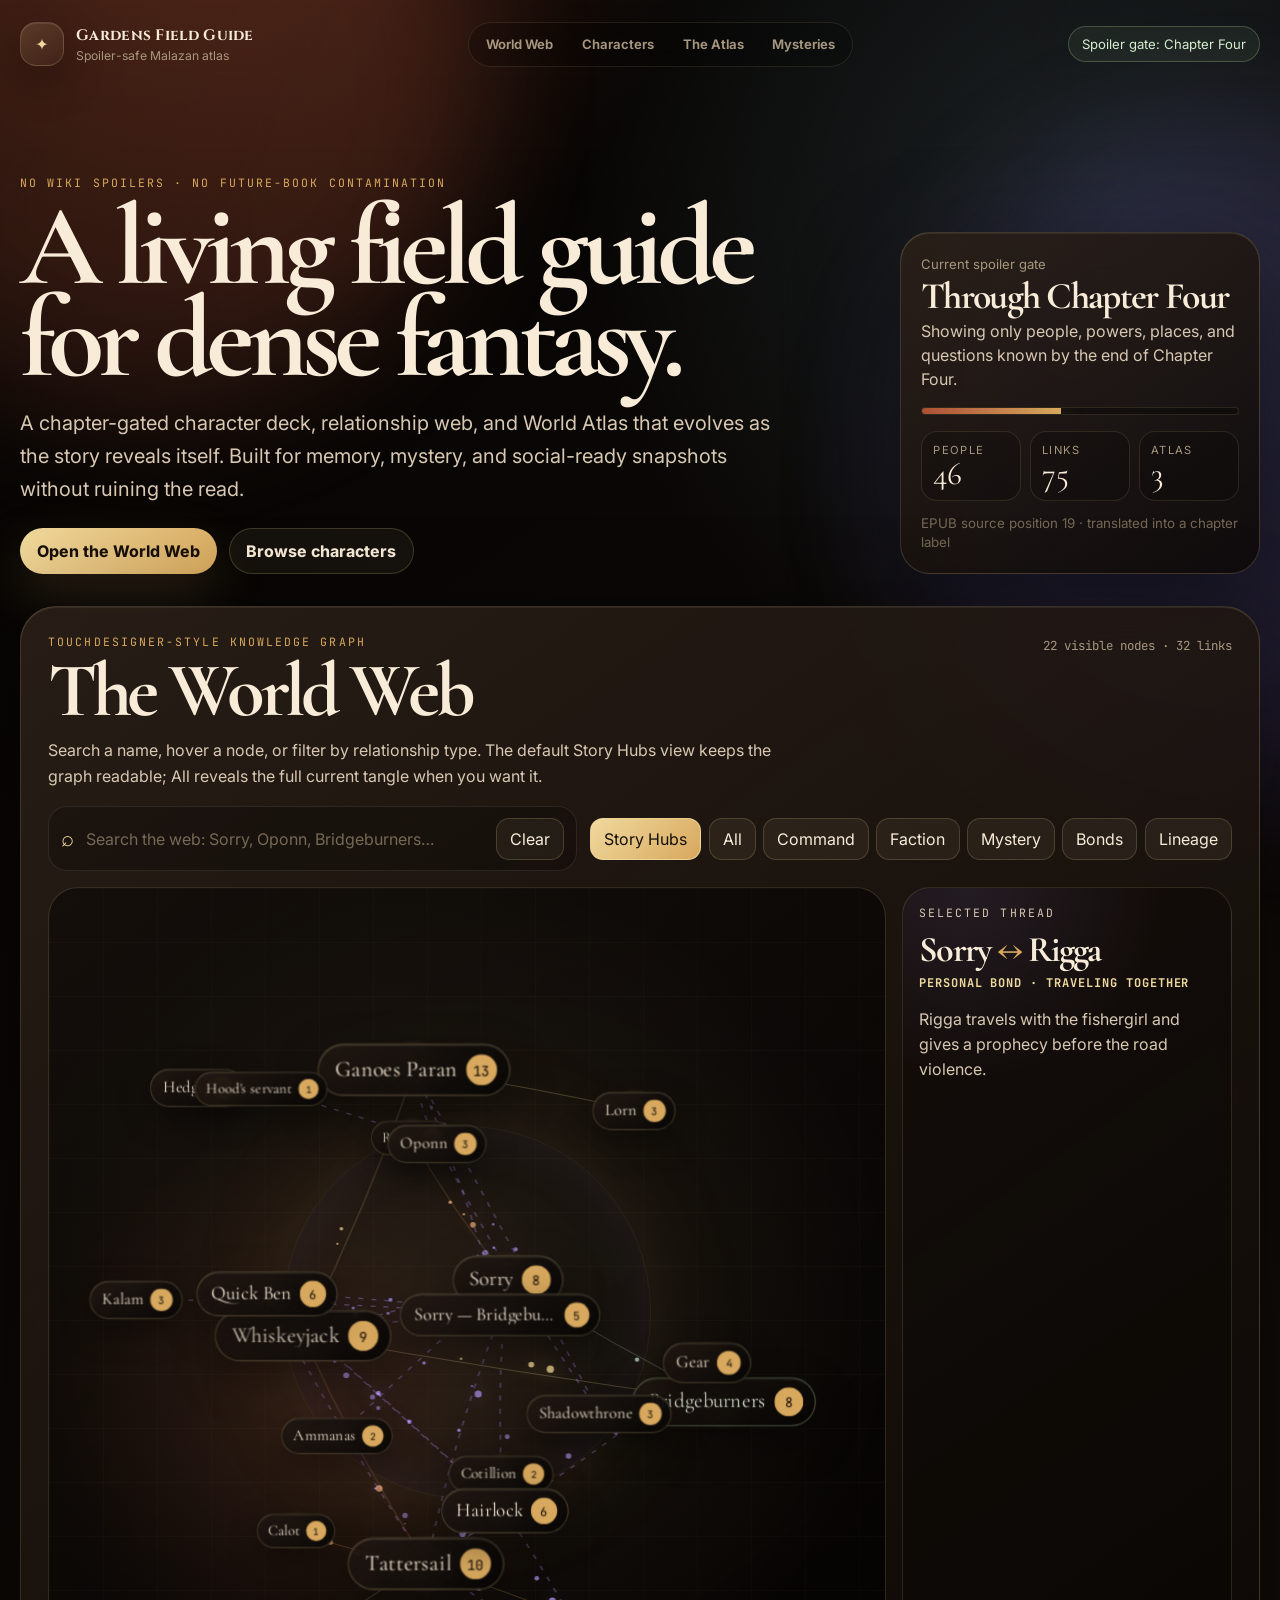
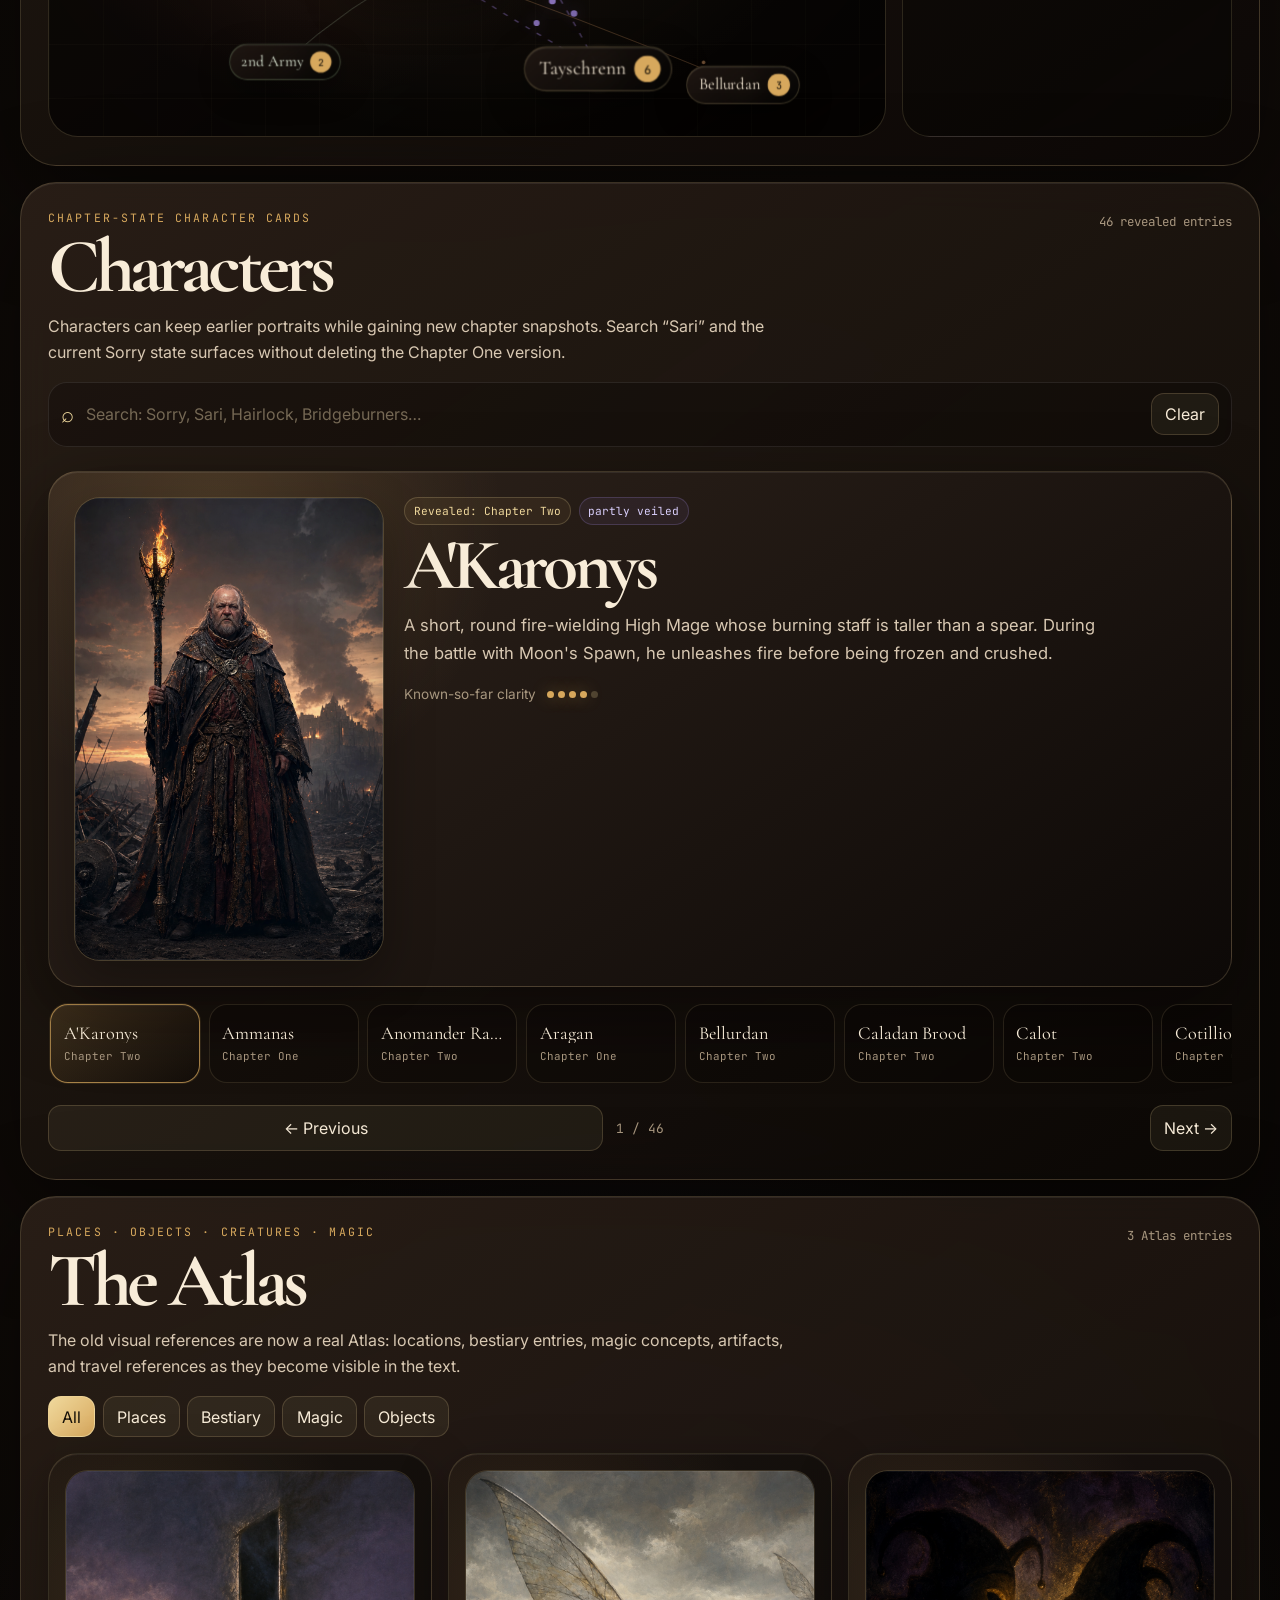
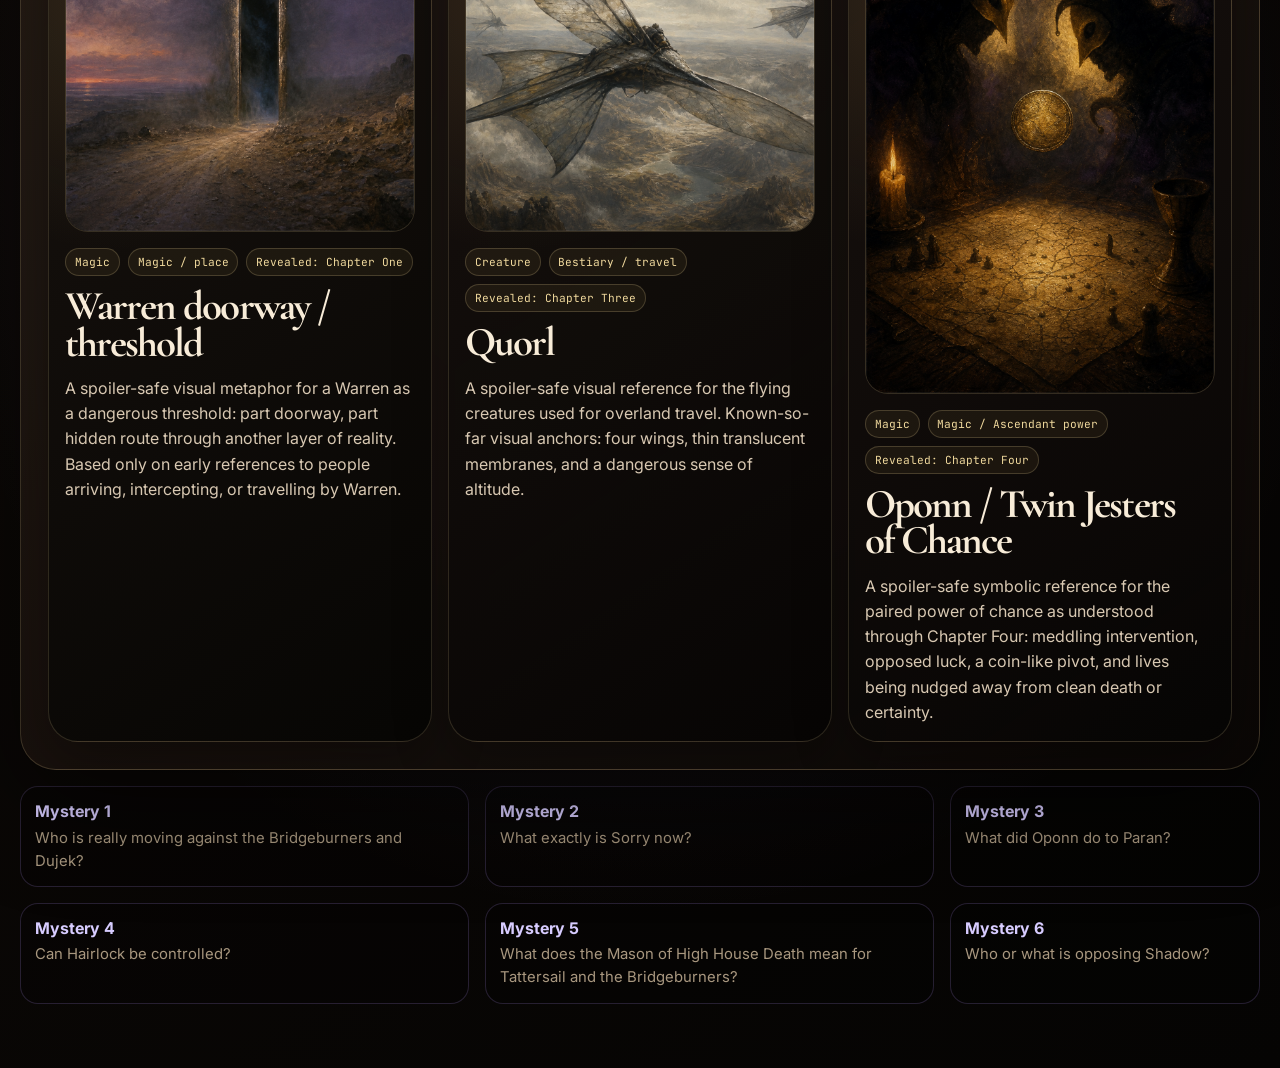
==== commit b9d1e9e7: "Make World Web magical and add Oponn Atlas art" ====
--- a/site/index.html
+++ b/site/index.html
@@ -7,7 +7,7 @@
   <link rel="preconnect" href="https://fonts.googleapis.com">
   <link rel="preconnect" href="https://fonts.gstatic.com" crossorigin>
   <link href="https://fonts.googleapis.com/css2?family=Cinzel:wght@500;600;700&family=Cormorant+Garamond:wght@500;600;700&family=Inter:wght@400;500;600;700;800&family=JetBrains+Mono:wght@400;500&display=swap" rel="stylesheet">
-  <link rel="stylesheet" href="styles.css?v=20260714-atlas-overhaul" />
+  <link rel="stylesheet" href="styles.css?v=20260714-world-web-full-tilt" />
 </head>
 <body>
   <div class="ambient ambient-one" aria-hidden="true"></div>
@@ -166,6 +166,6 @@
     </section>
   </main>
 
-  <script src="app.js?v=20260714-atlas-overhaul"></script>
+  <script src="app.js?v=20260714-world-web-full-tilt"></script>
 </body>
 </html>
--- a/site/styles.css
+++ b/site/styles.css
@@ -131,20 +131,11 @@
 .world-grid { display: grid; grid-template-columns: minmax(0, 1fr) 330px; gap: 1rem; align-items: stretch; }
 .map-panel { min-width: 0; }
 .map-stage { position: relative; min-height: clamp(660px, 68vw, 850px); border: 1px solid rgba(240,217,157,.16); border-radius: 30px; overflow: hidden; background: radial-gradient(circle at 50% 50%, rgba(240,217,157,.08), transparent 27rem), radial-gradient(circle at 32% 62%, rgba(173,80,53,.16), transparent 18rem), linear-gradient(145deg, rgba(0,0,0,.28), rgba(0,0,0,.58)); }
-.map-canvas, .map-veil, .map-edge, .map-edge svg, .map-orb { position: absolute; inset: 0; }
+.map-canvas, .map-veil, .map-fx-canvas, .map-orb { position: absolute; inset: 0; }
 .map-canvas { overflow: hidden; border-radius: inherit; }
+.map-fx-canvas { width: 100%; height: 100%; z-index: 1; pointer-events: none; opacity: .96; filter: saturate(1.08) contrast(1.05); }
 .map-veil { pointer-events: none; background-image: linear-gradient(rgba(240,217,157,.036) 1px, transparent 1px), linear-gradient(90deg, rgba(240,217,157,.026) 1px, transparent 1px), radial-gradient(circle at center, transparent 0 32%, rgba(0,0,0,.24) 88%); background-size: 54px 54px, 54px 54px, 100% 100%; opacity: .7; }
-.map-orb { width: 44%; height: 44%; margin: auto; border: 1px solid rgba(240,217,157,.08); border-radius: 999px; box-shadow: 0 0 120px rgba(215,168,93,.08), inset 0 0 60px rgba(155,130,215,.08); animation: slowPulse 7s ease-in-out infinite; pointer-events: none; }
-.map-edge { border: 0; padding: 0; background: transparent; opacity: calc(var(--alpha, .72) * .72); mix-blend-mode: screen; transition: opacity .18s ease, filter .18s ease; }
-.map-edge.is-muted { opacity: .05; pointer-events: none; }
-.map-edge line { stroke: rgba(215,168,93,.58); stroke-width: .42; vector-effect: non-scaling-stroke; filter: drop-shadow(0 0 7px rgba(215,168,93,.24)); }
-.map-edge line.uncertain { stroke: rgba(155,130,215,.68); stroke-dasharray: 3 3; }
-.map-edge-command line { stroke: rgba(215,168,93,.82); }
-.map-edge-lineage line { stroke: rgba(152,184,141,.78); }
-.map-edge-mystery line, .map-edge-uncertain line { stroke: rgba(155,130,215,.78); }
-.map-edge-faction line { stroke: rgba(205,229,199,.65); }
-.map-edge:hover, .map-edge.is-selected, .map-edge.is-related { opacity: 1; filter: brightness(1.55); }
-.map-edge.is-selected line, .map-edge.is-related line { stroke-width: .9; }
+.map-orb { width: 44%; height: 44%; margin: auto; border: 1px solid rgba(240,217,157,.08); border-radius: 999px; box-shadow: 0 0 120px rgba(215,168,93,.08), inset 0 0 60px rgba(155,130,215,.08); animation: slowPulse 7s ease-in-out infinite; pointer-events: none; z-index: 2; }
 .map-node { position: absolute; left: calc(var(--x) * 1%); top: calc(var(--y) * 1%); transform: translate(-50%, -50%) scale(var(--node-scale, 1)); display: grid; grid-template-columns: minmax(0, 1fr) auto; align-items: center; gap: .42rem; max-width: 184px; min-height: 39px; border: 1px solid rgba(240,217,157,.22); border-radius: 999px; padding: .45rem .58rem .45rem .76rem; color: var(--ink); background: linear-gradient(145deg, rgba(33, 24, 19, .94), rgba(6, 5, 4, .88)); box-shadow: 0 12px 34px rgba(0,0,0,.38), inset 0 1px rgba(255,255,255,.08); backdrop-filter: blur(12px); z-index: 3; transition: transform .18s ease, border-color .18s ease, background .18s ease, box-shadow .18s ease, opacity .18s ease; }
 .map-node span { overflow: hidden; text-overflow: ellipsis; white-space: nowrap; font-family: var(--serif); font-size: clamp(.9rem, 1.3vw, 1.1rem); line-height: 1; }
 .map-node em { display: grid; place-items: center; width: 23px; height: 23px; border-radius: 99px; color: #130e08; background: var(--gold); font-family: var(--mono); font-size: .65rem; font-style: normal; }
@@ -152,7 +143,8 @@
 .map-node-concept { border-color: rgba(155,130,215,.34); }
 .map-node.is-muted { opacity: .18; filter: grayscale(.7); }
 .map-node.is-matched { border-color: var(--gold-2); box-shadow: 0 0 0 1px rgba(240,217,157,.35), 0 0 36px rgba(215,168,93,.22); }
-.map-node:hover, .map-node.is-selected, .map-node.is-related { transform: translate(-50%, -50%) scale(calc(var(--node-scale, 1) * 1.1)); border-color: rgba(240,217,157,.72); background: linear-gradient(145deg, rgba(70, 50, 34, .98), rgba(15, 10, 8, .96)); box-shadow: 0 18px 48px rgba(0,0,0,.45), 0 0 0 1px rgba(215,168,93,.2), 0 0 34px rgba(215,168,93,.18); z-index: 9; }
+.map-node { box-shadow: 0 12px 34px rgba(0,0,0,.38), inset 0 1px rgba(255,255,255,.08), 0 0 calc(var(--hover-glow, 0) * 46px) rgba(215,168,93,.34); }
+.map-node:hover, .map-node.is-selected, .map-node.is-related { transform: translate(-50%, -50%) scale(calc(var(--node-scale, 1) * 1.1)); border-color: rgba(240,217,157,.72); background: linear-gradient(145deg, rgba(70, 50, 34, .98), rgba(15, 10, 8, .96)); box-shadow: 0 18px 48px rgba(0,0,0,.45), 0 0 0 1px rgba(215,168,93,.2), 0 0 42px rgba(215,168,93,.26), 0 0 calc(var(--hover-glow, 0) * 70px) rgba(170,146,230,.38); z-index: 9; }
 .map-detail { min-height: 100%; border: 1px solid rgba(240,217,157,.14); border-radius: 28px; padding: 1rem; background: radial-gradient(circle at 20% 0, rgba(155,130,215,.12), transparent 12rem), rgba(0,0,0,.24); }
 .map-detail h3 { margin: .1rem 0 .55rem; font-family: var(--serif); font-size: 2.25rem; line-height: .9; letter-spacing: -.045em; }
 .map-detail h3 span { color: var(--gold); }
@@ -200,14 +192,14 @@
 .card-progress { color: var(--muted); font-family: var(--mono); font-size: .8rem; }
 
 .atlas-tabs { margin: 1rem 0; }
-.reference-grid { display: grid; grid-template-columns: repeat(auto-fit, minmax(310px, 1fr)); gap: 1rem; }
-.reference-card { display: grid; grid-template-columns: minmax(220px, .92fr) minmax(0, 1fr); gap: 1rem; border: 1px solid rgba(240,217,157,.16); border-radius: 30px; padding: 1rem; background: radial-gradient(circle at 18% 16%, rgba(215,168,93,.13), transparent 16rem), linear-gradient(145deg, rgba(24,18,15,.96), rgba(6,5,4,.92)); box-shadow: 0 18px 54px rgba(0,0,0,.32), inset 0 1px rgba(255,255,255,.06); }
-.reference-art { position: relative; margin: 0; min-height: 300px; border: 1px solid rgba(240,217,157,.18); border-radius: 23px; overflow: hidden; background: rgba(0,0,0,.28); }
-.reference-art img { width: 100%; height: 100%; min-height: 300px; display: block; object-fit: cover; object-position: center; }
+.reference-grid { display: grid; grid-template-columns: repeat(auto-fit, minmax(300px, 1fr)); gap: 1rem; }
+.reference-card { display: grid; grid-template-rows: auto 1fr; gap: 1rem; border: 1px solid rgba(240,217,157,.16); border-radius: 30px; padding: 1rem; background: radial-gradient(circle at 18% 16%, rgba(215,168,93,.13), transparent 16rem), linear-gradient(145deg, rgba(24,18,15,.96), rgba(6,5,4,.92)); box-shadow: 0 18px 54px rgba(0,0,0,.32), inset 0 1px rgba(255,255,255,.06); }
+.reference-art { position: relative; margin: 0; min-height: 360px; border: 1px solid rgba(240,217,157,.18); border-radius: 23px; overflow: hidden; background: rgba(0,0,0,.28); }
+.reference-art img { width: 100%; height: 100%; min-height: 360px; display: block; object-fit: cover; object-position: center; }
 .reference-art::after { content: ""; position: absolute; inset: 0; pointer-events: none; box-shadow: inset 0 0 0 1px rgba(255,255,255,.05), inset 0 -70px 95px rgba(0,0,0,.24); }
-.reference-copy { align-self: center; min-width: 0; }
-.reference-copy h3 { margin: .25rem 0 0; font-family: var(--serif); font-size: clamp(2.25rem, 4vw, 3.9rem); line-height: .86; letter-spacing: -0.048em; }
-.reference-copy p { margin: .95rem 0 0; color: var(--ink-soft); line-height: 1.64; }
+.reference-copy { align-self: start; min-width: 0; }
+.reference-copy h3 { margin: .25rem 0 0; font-family: var(--serif); font-size: clamp(2rem, 3.2vw, 3.25rem); line-height: .88; letter-spacing: -0.048em; }
+.reference-copy p { margin: .95rem 0 0; color: var(--ink-soft); line-height: 1.58; }
 
 .lower-grid { display: grid; grid-template-columns: minmax(0, 1fr) minmax(0, 1fr) 310px; gap: 1rem; }
 .lore-panel { border-radius: 30px; padding: 1.1rem; }
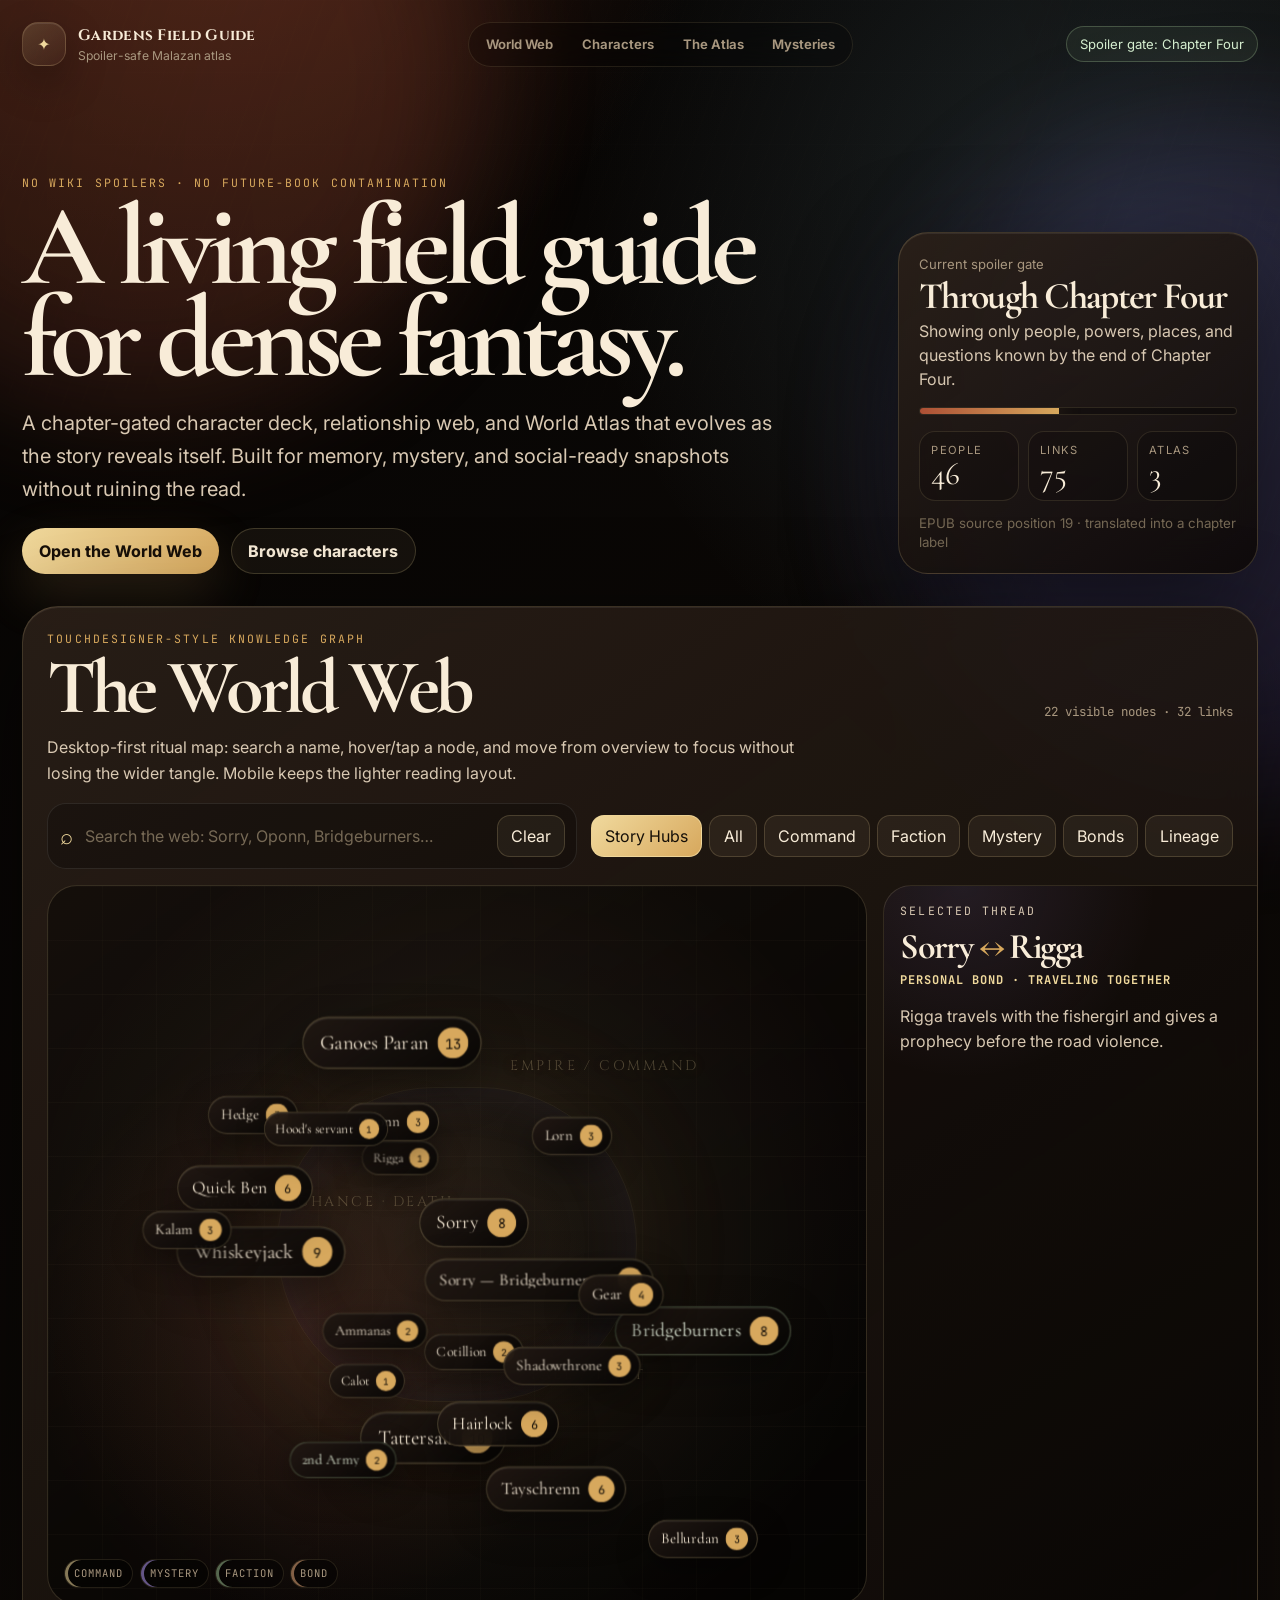
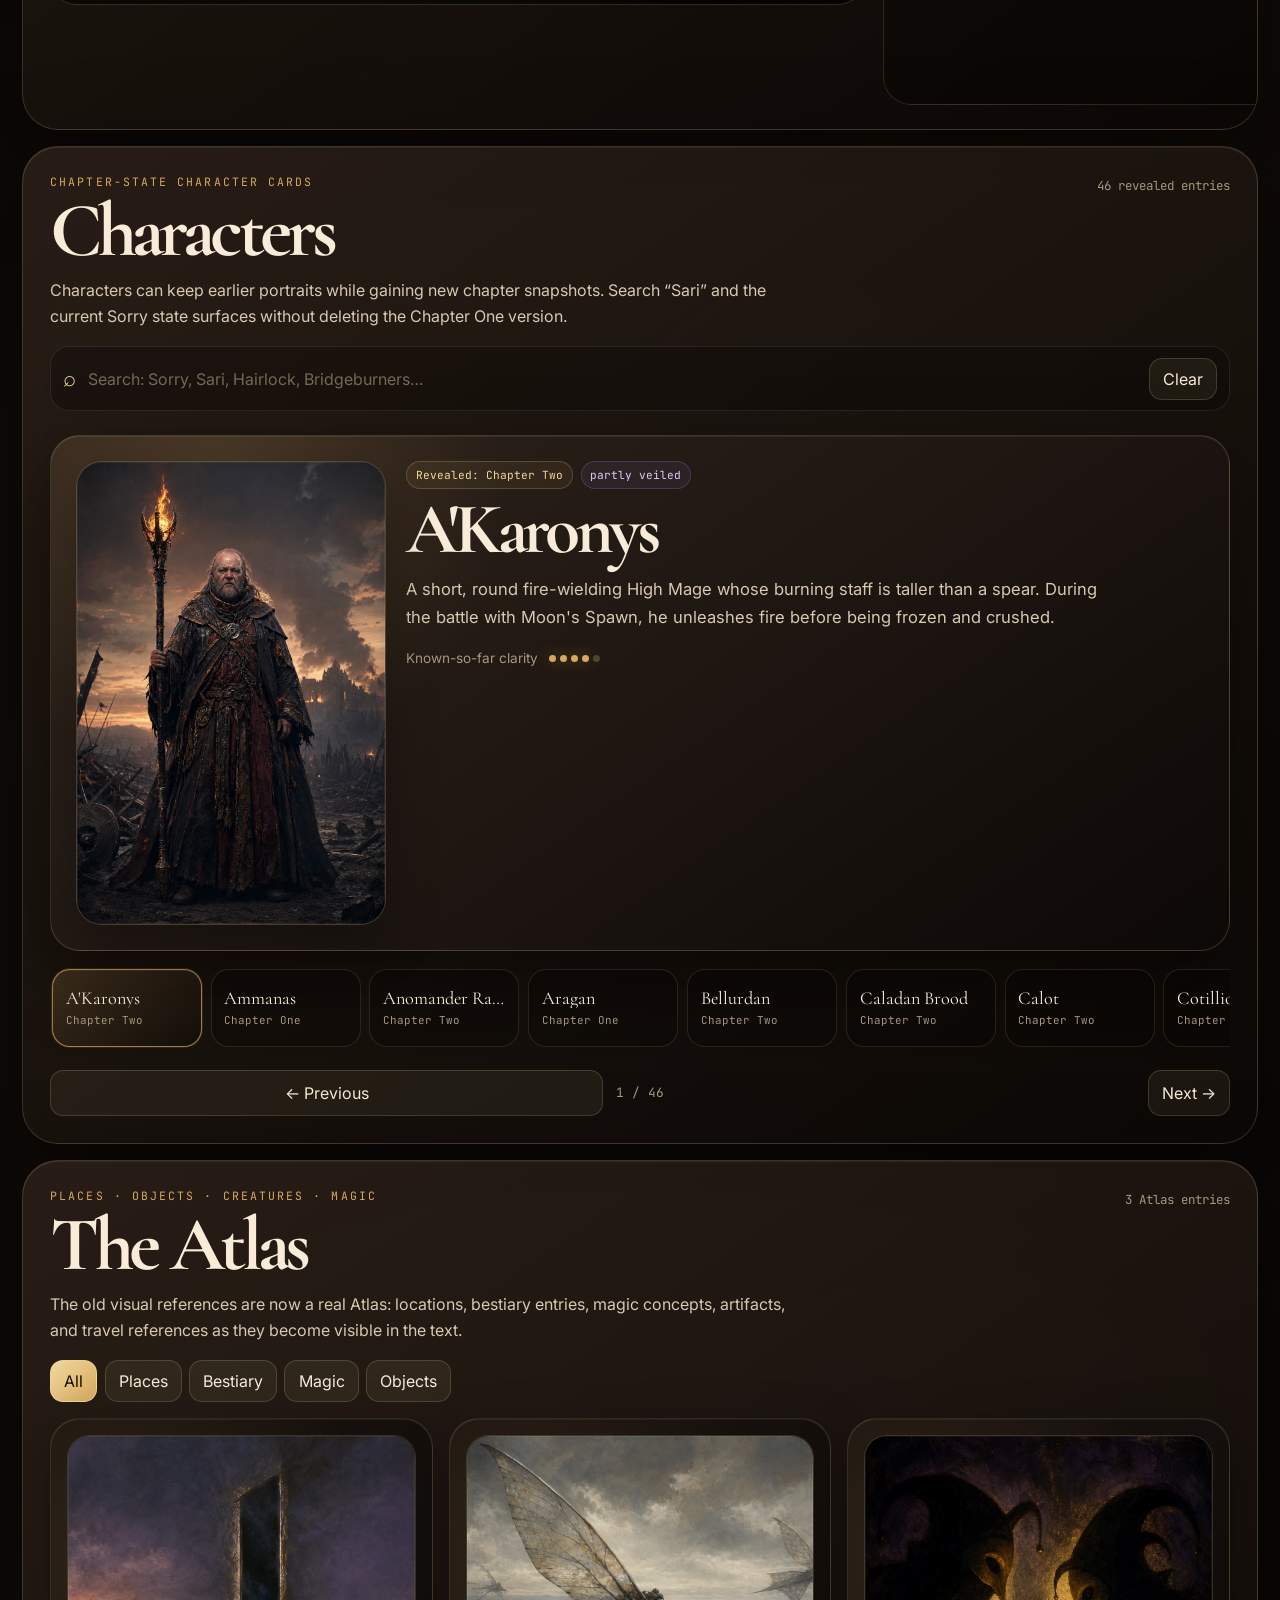
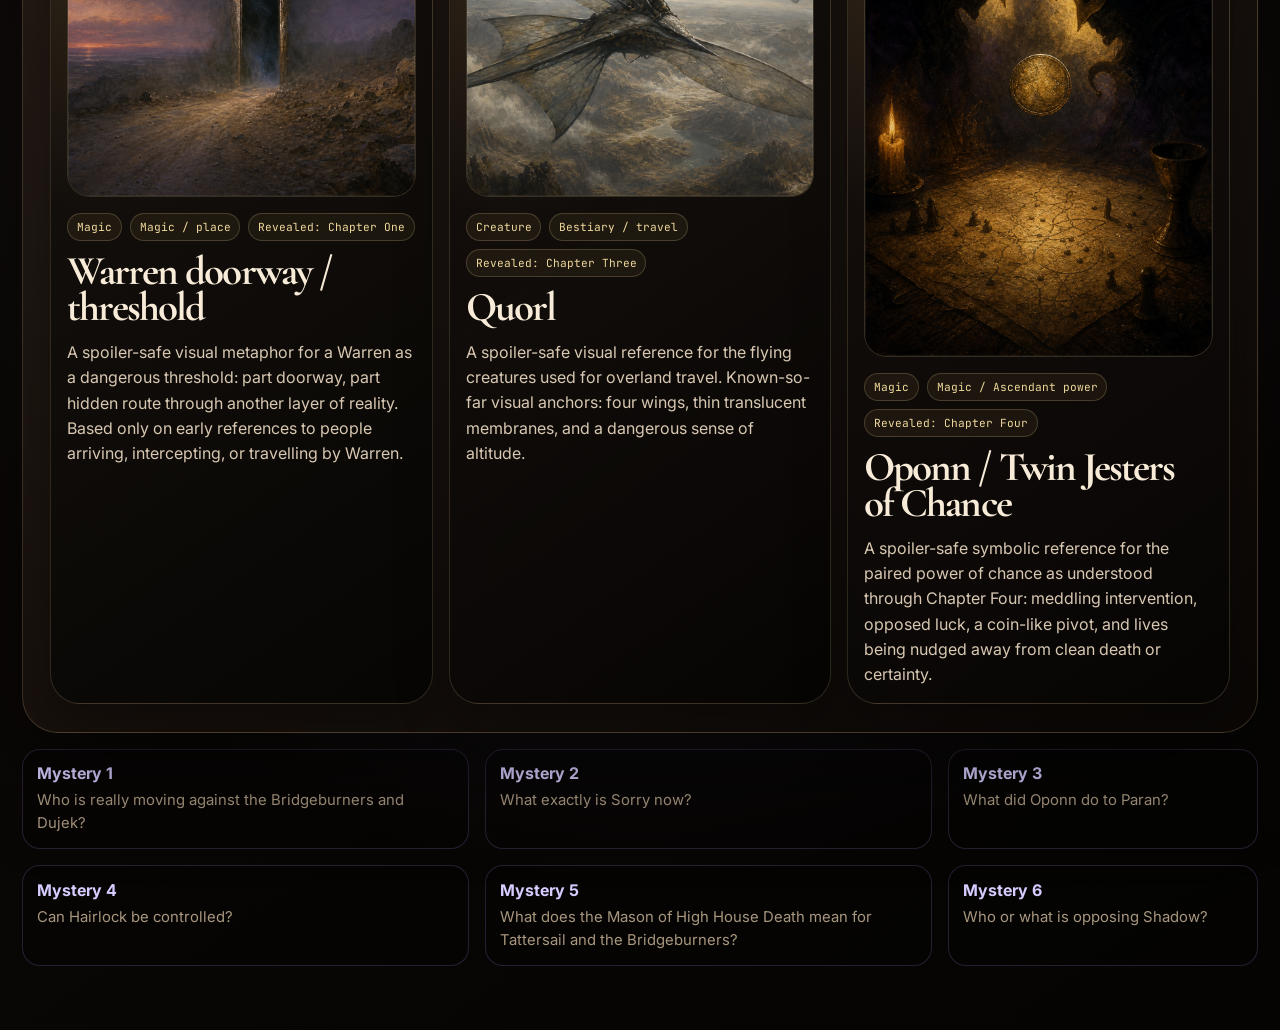
==== commit def00f87: "Optimize desktop World Web experience" ====
--- a/site/index.html
+++ b/site/index.html
@@ -7,7 +7,7 @@
   <link rel="preconnect" href="https://fonts.googleapis.com">
   <link rel="preconnect" href="https://fonts.gstatic.com" crossorigin>
   <link href="https://fonts.googleapis.com/css2?family=Cinzel:wght@500;600;700&family=Cormorant+Garamond:wght@500;600;700&family=Inter:wght@400;500;600;700;800&family=JetBrains+Mono:wght@400;500&display=swap" rel="stylesheet">
-  <link rel="stylesheet" href="styles.css?v=20260714-world-web-full-tilt" />
+  <link rel="stylesheet" href="styles.css?v=20260714-desktop-world-web-v2" />
 </head>
 <body>
   <div class="ambient ambient-one" aria-hidden="true"></div>
@@ -67,7 +67,7 @@
         </div>
         <p id="map-count" class="count-label">Loading…</p>
       </div>
-      <p class="section-lede">Search a name, hover a node, or filter by relationship type. The default Story Hubs view keeps the graph readable; All reveals the full current tangle when you want it.</p>
+      <p class="section-lede">Desktop-first ritual map: search a name, hover/tap a node, and move from overview to focus without losing the wider tangle. Mobile keeps the lighter reading layout.</p>
 
       <div class="graph-console">
         <div class="graph-search" role="search">
@@ -166,6 +166,6 @@
     </section>
   </main>
 
-  <script src="app.js?v=20260714-world-web-full-tilt"></script>
+  <script src="app.js?v=20260714-desktop-world-web-v2"></script>
 </body>
 </html>
--- a/site/styles.css
+++ b/site/styles.css
@@ -71,7 +71,7 @@
 a { color: inherit; }
 button:focus-visible, input:focus-visible, a:focus-visible { outline: 2px solid var(--gold); outline-offset: 3px; }
 
-.masthead, main { width: min(1240px, calc(100vw - 32px)); margin: 0 auto; }
+.masthead, main { width: min(1560px, calc(100vw - 44px)); margin: 0 auto; }
 .topbar {
   display: grid;
   grid-template-columns: auto 1fr auto;
@@ -128,14 +128,21 @@
 .graph-filters, .atlas-tabs { display: flex; flex-wrap: wrap; gap: .45rem; }
 .graph-filters button[aria-pressed="true"], .atlas-tabs button[aria-pressed="true"] { color: #150f08; border-color: rgba(240,217,157,.8); background: linear-gradient(135deg, var(--gold-2), var(--gold)); }
 
-.world-grid { display: grid; grid-template-columns: minmax(0, 1fr) 330px; gap: 1rem; align-items: stretch; }
+.world-grid { display: grid; grid-template-columns: minmax(0, 1fr) 380px; gap: 1rem; align-items: stretch; }
 .map-panel { min-width: 0; }
-.map-stage { position: relative; min-height: clamp(660px, 68vw, 850px); border: 1px solid rgba(240,217,157,.16); border-radius: 30px; overflow: hidden; background: radial-gradient(circle at 50% 50%, rgba(240,217,157,.08), transparent 27rem), radial-gradient(circle at 32% 62%, rgba(173,80,53,.16), transparent 18rem), linear-gradient(145deg, rgba(0,0,0,.28), rgba(0,0,0,.58)); }
+.map-stage { position: relative; min-height: clamp(720px, 54vw, 920px); border: 1px solid rgba(240,217,157,.16); border-radius: 30px; overflow: hidden; background: radial-gradient(circle at 50% 50%, rgba(240,217,157,.08), transparent 27rem), radial-gradient(circle at 32% 62%, rgba(173,80,53,.16), transparent 18rem), linear-gradient(145deg, rgba(0,0,0,.28), rgba(0,0,0,.58)); }
 .map-canvas, .map-veil, .map-fx-canvas, .map-orb { position: absolute; inset: 0; }
 .map-canvas { overflow: hidden; border-radius: inherit; }
 .map-fx-canvas { width: 100%; height: 100%; z-index: 1; pointer-events: none; opacity: .96; filter: saturate(1.08) contrast(1.05); }
 .map-veil { pointer-events: none; background-image: linear-gradient(rgba(240,217,157,.036) 1px, transparent 1px), linear-gradient(90deg, rgba(240,217,157,.026) 1px, transparent 1px), radial-gradient(circle at center, transparent 0 32%, rgba(0,0,0,.24) 88%); background-size: 54px 54px, 54px 54px, 100% 100%; opacity: .7; }
 .map-orb { width: 44%; height: 44%; margin: auto; border: 1px solid rgba(240,217,157,.08); border-radius: 999px; box-shadow: 0 0 120px rgba(215,168,93,.08), inset 0 0 60px rgba(155,130,215,.08); animation: slowPulse 7s ease-in-out infinite; pointer-events: none; z-index: 2; }
+.cluster-label { position: absolute; left: calc(var(--x) * 1%); top: calc(var(--y) * 1%); transform: translate(-50%, -50%); z-index: 2; pointer-events: none; color: rgba(240,217,157,.26); font-family: var(--cinzel); font-size: clamp(.75rem, 1.1vw, 1rem); letter-spacing: .18em; text-transform: uppercase; text-shadow: 0 0 22px rgba(215,168,93,.24); white-space: nowrap; }
+.graph-legend { position: absolute; left: 1rem; bottom: 1rem; z-index: 7; display: flex; flex-wrap: wrap; gap: .4rem; max-width: min(520px, calc(100% - 2rem)); pointer-events: none; }
+.graph-legend span { border: 1px solid rgba(240,217,157,.12); border-radius: 999px; padding: .38rem .55rem; color: var(--muted); background: rgba(0,0,0,.42); backdrop-filter: blur(10px); font-family: var(--mono); font-size: .66rem; text-transform: uppercase; letter-spacing: .1em; }
+.legend-command { box-shadow: inset 3px 0 rgba(240,217,157,.55); }
+.legend-mystery { box-shadow: inset 3px 0 rgba(170,146,230,.58); }
+.legend-faction { box-shadow: inset 3px 0 rgba(152,184,141,.55); }
+.legend-bond { box-shadow: inset 3px 0 rgba(232,171,124,.55); }
 .map-node { position: absolute; left: calc(var(--x) * 1%); top: calc(var(--y) * 1%); transform: translate(-50%, -50%) scale(var(--node-scale, 1)); display: grid; grid-template-columns: minmax(0, 1fr) auto; align-items: center; gap: .42rem; max-width: 184px; min-height: 39px; border: 1px solid rgba(240,217,157,.22); border-radius: 999px; padding: .45rem .58rem .45rem .76rem; color: var(--ink); background: linear-gradient(145deg, rgba(33, 24, 19, .94), rgba(6, 5, 4, .88)); box-shadow: 0 12px 34px rgba(0,0,0,.38), inset 0 1px rgba(255,255,255,.08); backdrop-filter: blur(12px); z-index: 3; transition: transform .18s ease, border-color .18s ease, background .18s ease, box-shadow .18s ease, opacity .18s ease; }
 .map-node span { overflow: hidden; text-overflow: ellipsis; white-space: nowrap; font-family: var(--serif); font-size: clamp(.9rem, 1.3vw, 1.1rem); line-height: 1; }
 .map-node em { display: grid; place-items: center; width: 23px; height: 23px; border-radius: 99px; color: #130e08; background: var(--gold); font-family: var(--mono); font-size: .65rem; font-style: normal; }
@@ -215,6 +222,15 @@
 
 @keyframes slowPulse { 0%,100% { transform: scale(.96); opacity: .42; } 50% { transform: scale(1.08); opacity: .72; } }
 
+@media (min-width: 1180px) {
+  .world-shell { padding: clamp(1.15rem, 1.9vw, 2.1rem); }
+  .world-heading { align-items: end; }
+  .world-grid { grid-template-columns: minmax(820px, 1fr) 400px; }
+  .map-detail { position: sticky; top: 1rem; align-self: start; min-height: min(820px, calc(100vh - 2rem)); }
+  .map-node { max-width: 210px; }
+  .map-node span { font-size: clamp(.96rem, .78vw, 1.18rem); }
+}
+
 @media (max-width: 1060px) {
   .topbar { grid-template-columns: 1fr auto; }
   .nav-links { grid-column: 1 / -1; justify-self: stretch; order: 3; }
@@ -232,6 +248,8 @@
   .graph-search, .search-wrap { grid-template-columns: auto 1fr; }
   .graph-search button, .search-wrap button { grid-column: 1 / -1; width: 100%; }
   .map-stage { min-height: 640px; }
+  .map-fx-canvas { opacity: .52; filter: none; }
+  .cluster-label, .graph-legend { display: none; }
   .map-node { max-width: 132px; min-height: 36px; padding: .38rem .42rem .38rem .55rem; }
   .map-node span { font-size: .88rem; }
   .map-node em { width: 20px; height: 20px; font-size: .6rem; }
